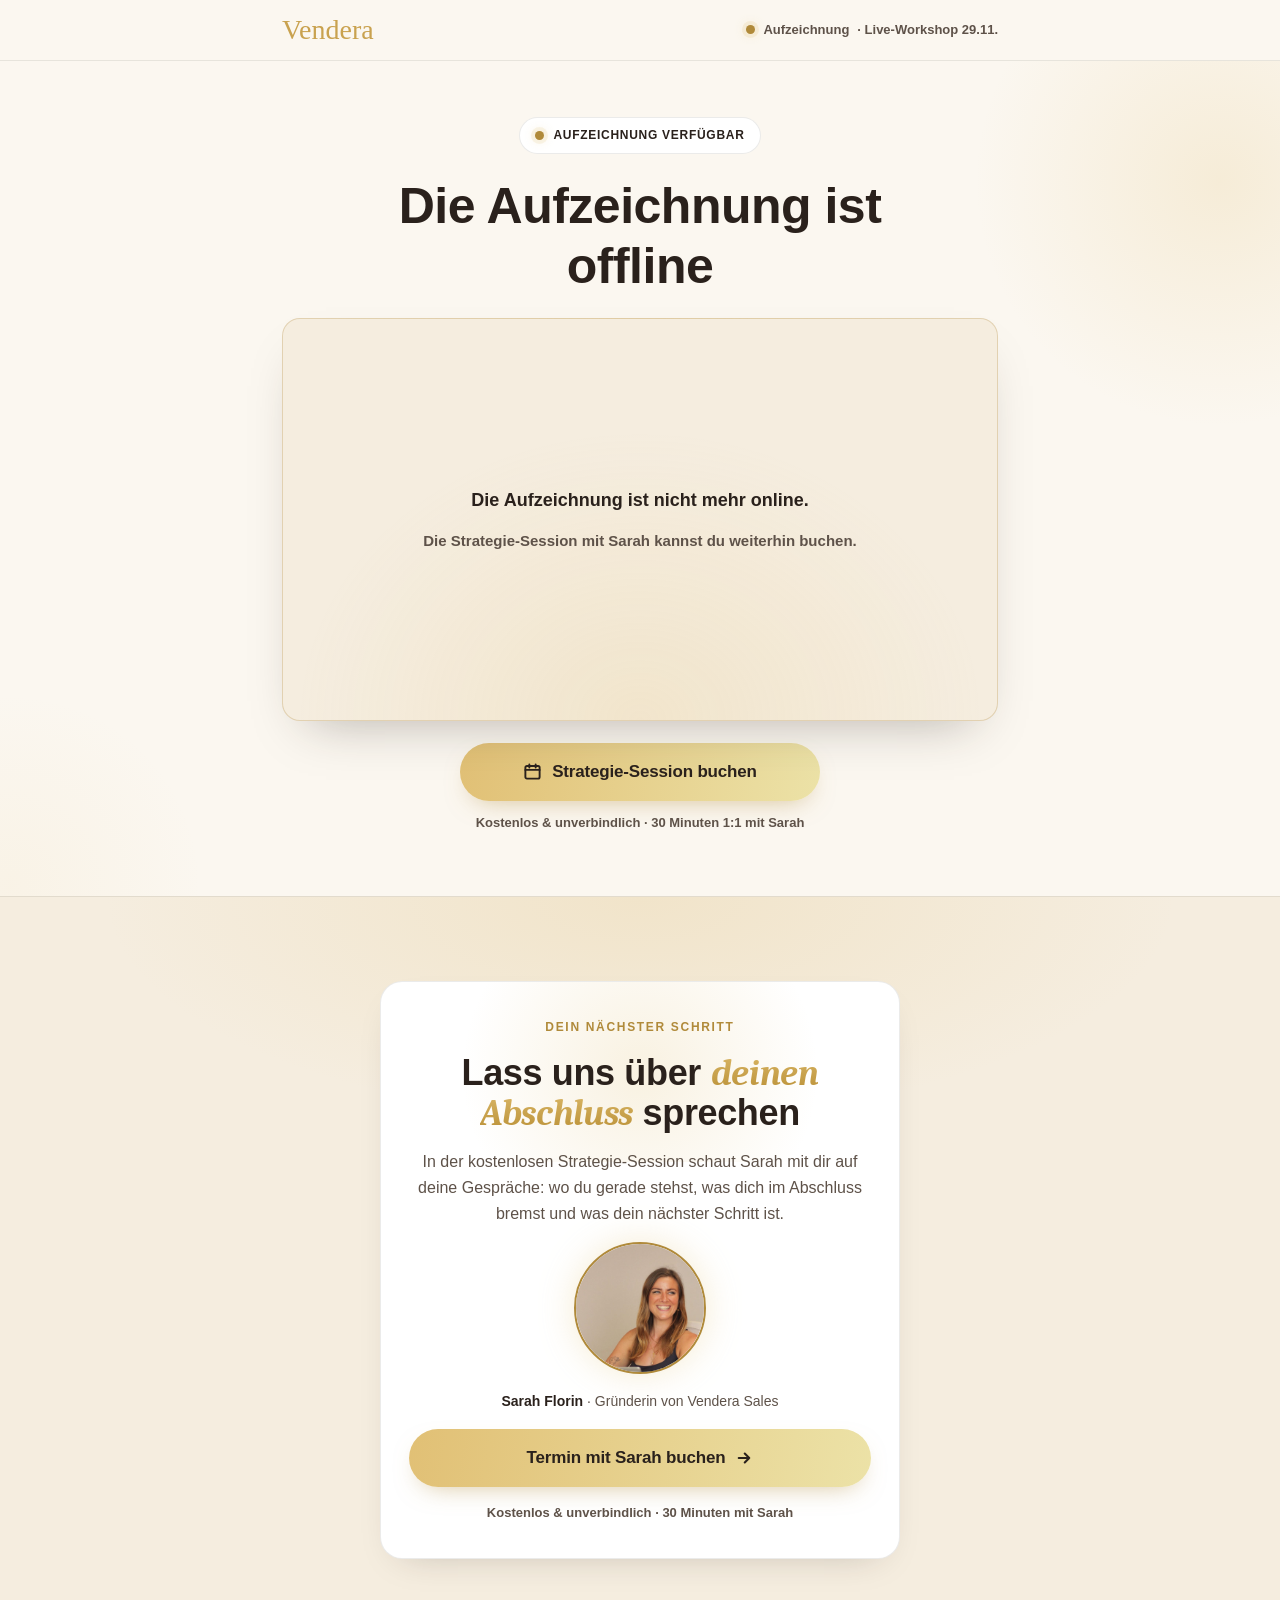
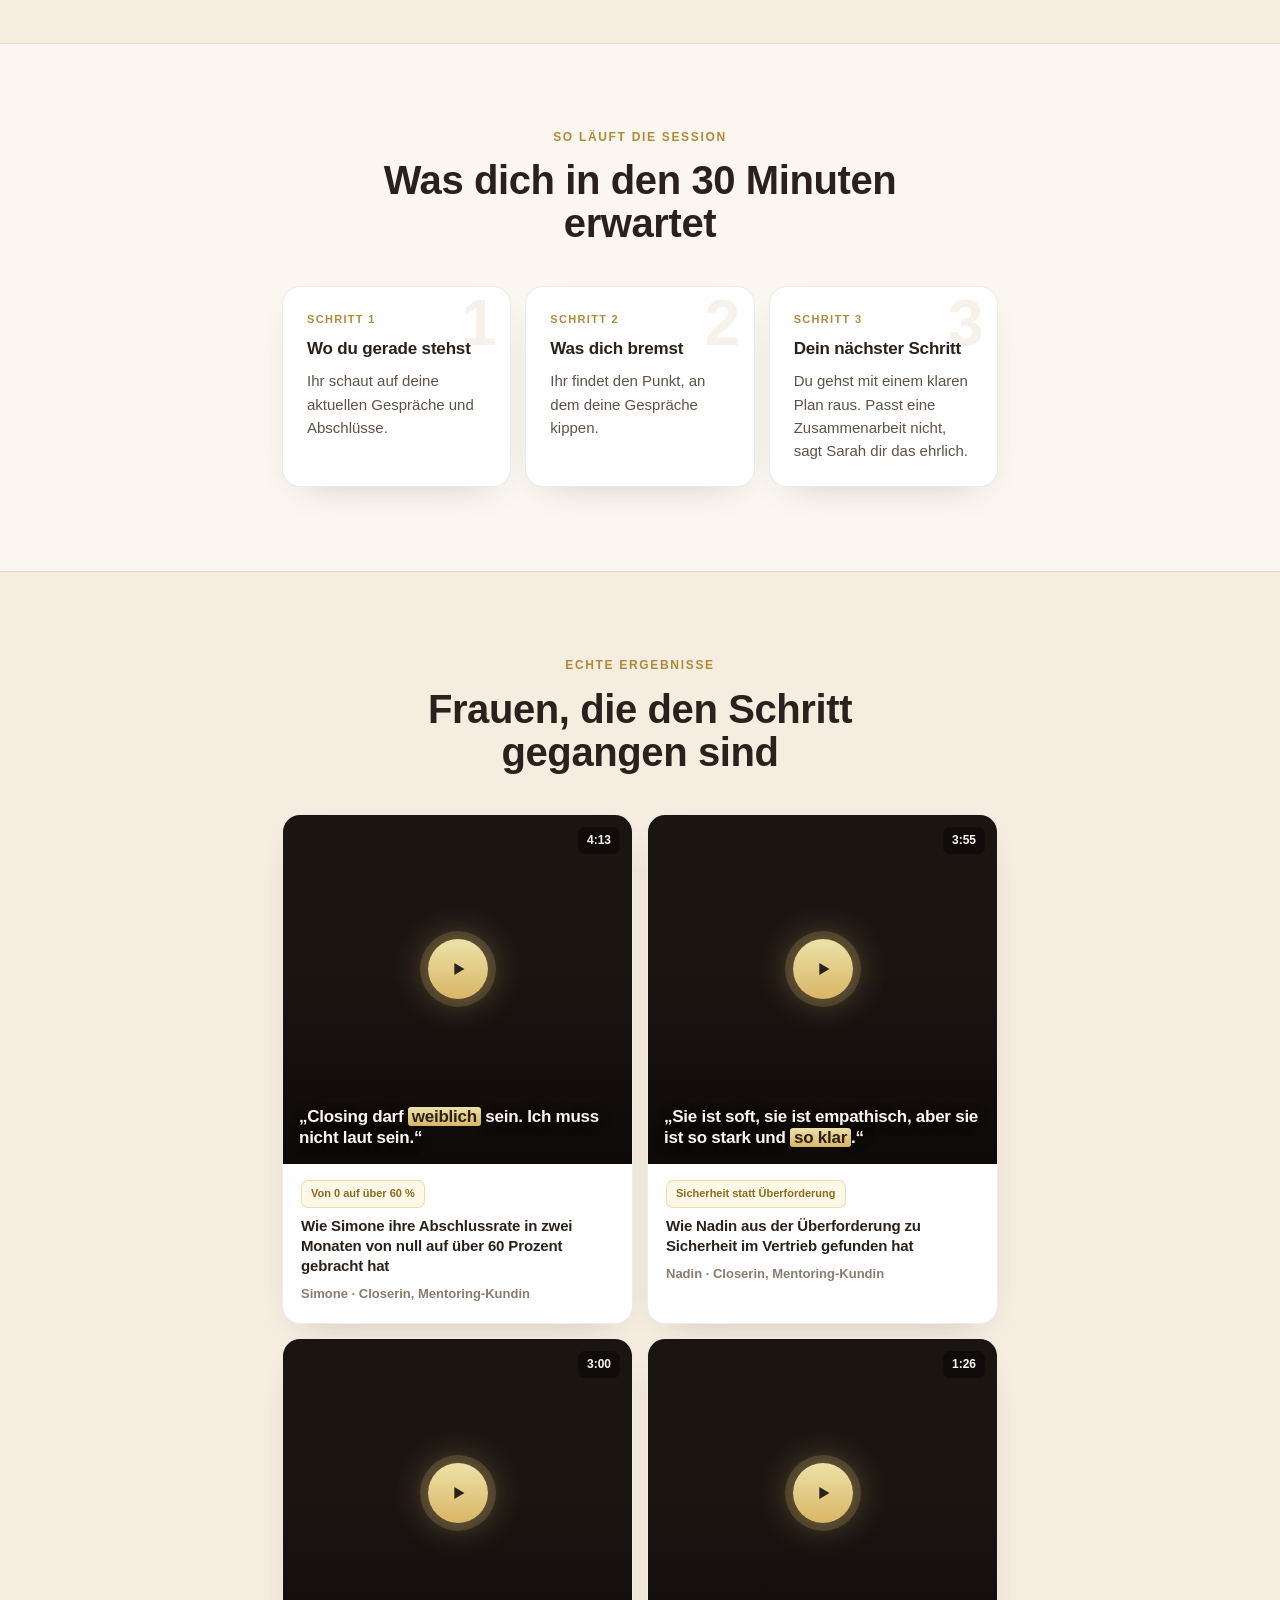
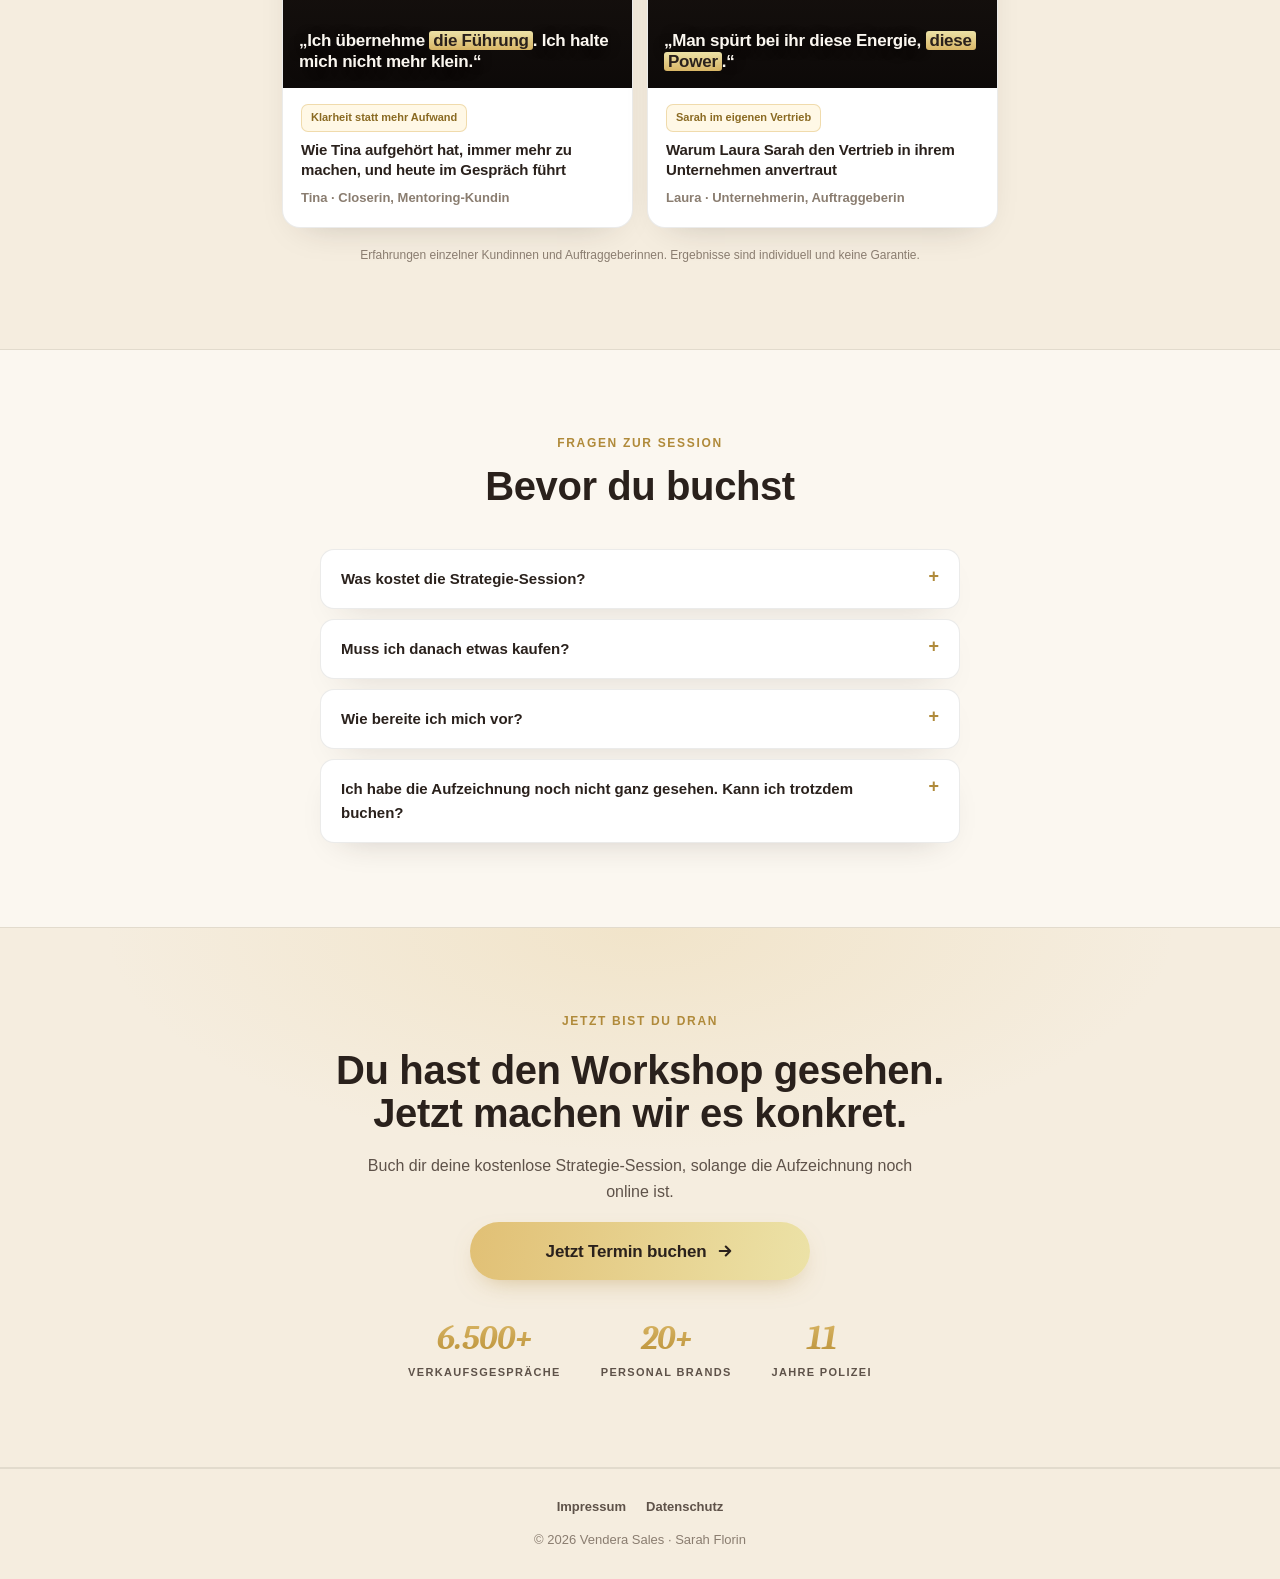
==== aufzeichnung.html @ 4bc9b701 "Schrift wie in der Präsentation (Arial, Akzent Cambria kursiv) auf allen drei Seiten; Hero-Text neu;" ====
<!doctype html>
<html lang="de">
<head>
<meta charset="utf-8">
<meta name="viewport" content="width=device-width, initial-scale=1">
<title>Aufzeichnung: Live-Workshop Das Magic Script | Vendera Sales</title>
<meta name="description" content="Aufzeichnung des Live-Workshops mit Sarah Florin.">
<link rel="icon" href="favicon.ico" sizes="any">
<link rel="icon" type="image/png" sizes="32x32" href="img/icon-32.png">
<link rel="icon" type="image/png" sizes="192x192" href="img/icon-192.png">
<link rel="apple-touch-icon" href="img/apple-touch-icon.png">
<meta name="robots" content="noindex, nofollow">
<meta name="theme-color" content="#FBF7F0">
<meta property="og:type" content="website">
<meta property="og:url" content="https://workshop.vendera-sales.de/aufzeichnung">
<meta property="og:title" content="Aufzeichnung: Live-Workshop mit Sarah Florin">
<meta property="og:description" content="Die Aufzeichnung des Workshops „Das Magic Script“. Online bis Mittwoch, 2.12., 23:59 Uhr.">
<meta property="og:image" content="https://workshop.vendera-sales.de/img/og.png">
<meta name="twitter:card" content="summary_large_image">
<script>
/* ===== EINSTELLUNGEN ===== */
window.VENDERA={
  replayUrl:'',      // Einbettungs-Link der Aufzeichnung (Wistia/YouTube/Vimeo embed)
  buchungslink:'https://calendly.com/sarahflorin/beratungsgespraech?utm_medium=replay',
  formEndpoint:'https://phpafnimpbwbqgswqxqc.supabase.co/functions/v1/vendera-intake', // zählt Aufrufe und Klicks auf "Termin buchen" (anonym)
  metaPixelId:'',    // Meta-Pixel-ID (lädt erst nach Zustimmung, sendet "Schedule" beim Klick auf Buchen)
  geschenk:'',       // nur ausfüllen, wenn es das Geschenk wirklich gibt, z. B. 'Sarahs Einwand-Sheets als PDF'
  plaetze:'',        // nur ausfüllen, wenn es die Begrenzung wirklich gibt, z. B. 'Sarah führt in der Woche nach dem Workshop 15 Gespräche.'
  impressumUrl:'https://vendera-sales.de/impressum',
  datenschutzUrl:'https://vendera-sales.de/datenschutz'
};
</script>
<link rel="preconnect" href="https://fast.wistia.net">
<link rel="preconnect" href="https://embed-ssl.wistia.com">
<link rel="stylesheet" href="assets/vendera.css?v=36">
<link rel="stylesheet" href="assets/schrift.css?v=1">
</head>
<body class="hell">
<div class="bar" id="topbar">
<div class="bar-t"><span class="dot pulse"></span><span id="bar-text">Die Aufzeichnung ist nur noch kurz online:</span></div>
<div class="timer" role="timer" aria-live="off">
<div><b id="cd-d">00</b><small>Tage</small></div>
<div><b id="cd-h">00</b><small>Std</small></div>
<div><b id="cd-m">00</b><small>Min</small></div>
<div><b id="cd-s">00</b><small>Sek</small></div>
</div>
</div>
<div class="frame">

<header class="top">
<img class="logo" src="https://perspective.imgix.net/6a8b231ad07f37743e10e0e3.png?auto=compress%2Cformat&amp;h=120" alt="Vendera, The Feminine Way Of Sales" onerror="this.nextElementSibling.hidden=false;this.remove()"><span class="logo-txt" hidden>Vendera</span>
<div class="live"><span class="dot"></span>Aufzeichnung<span class="opt">· Live-Workshop 29.11.</span></div>
</header>

<!-- AUFZEICHNUNG -->
<section class="hero">
<div class="wrap" style="align-items:center;text-align:center">
<span class="pill"><span class="dot"></span><span id="badge">Aufzeichnung verfügbar</span></span>
<h1 class="h1" id="titel" style="font-size:clamp(30px,6.4vw,50px);max-width:640px">Schau dir die <span class="acc">Aufzeichnung</span> an, bevor sie offline geht</h1>
<div class="vbox" id="replaybox" style="width:100%">
<div class="play"><svg width="30" height="30" viewBox="0 0 24 24" fill="currentColor" aria-hidden="true"><path d="M8 5.5v13l11-6.5z"></path></svg></div>
<div class="msg" id="replay-hint">Die Aufzeichnung wird direkt nach dem Workshop hier freigeschaltet.</div>
</div>
<div class="cta-col" style="align-items:center;width:100%">
<a href="#buchen" class="btn" data-book style="min-width:min(100%,360px)"><svg width="19" height="19" viewBox="0 0 24 24" fill="none" stroke="currentColor" stroke-width="2.4" stroke-linecap="round" stroke-linejoin="round" aria-hidden="true"><rect x="3" y="5" width="18" height="16" rx="2"></rect><path d="M3 10h18M8 3v4M16 3v4"></path></svg>Strategie-Session buchen</a>
<div class="micro center">Kostenlos &amp; unverbindlich · 30 Minuten 1:1 mit Sarah</div>
</div>
</div>
</section>

<!-- BUCHEN -->
<section class="sec alt glowtop" id="buchen">
<div class="wrap">
<div class="book">
<div class="eyebrow">Dein nächster Schritt</div>
<h2 style="font-size:clamp(26px,4.4vw,36px)">Lass uns über <span class="acc">deinen Abschluss</span> sprechen</h2>
<p class="lead">In der kostenlosen Strategie-Session schaut Sarah mit dir auf deine Gespräche: wo du gerade stehst, was dich im Abschluss bremst und was dein nächster Schritt ist.</p>
<img class="av" src="img/sarah-laptop.jpg" alt="Sarah Florin" onerror="this.remove()">
<div style="font-size:14px;color:var(--muted)"><b style="color:var(--text)">Sarah Florin</b> · Gründerin von Vendera Sales</div>
<a href="#buchen" class="btn full" data-book>Termin mit Sarah buchen <svg width="18" height="18" viewBox="0 0 24 24" fill="none" stroke="currentColor" stroke-width="2.8" stroke-linecap="round" stroke-linejoin="round" aria-hidden="true"><path d="M5 12h14M13 6l6 6-6 6"></path></svg></a>
<div class="micro center">Kostenlos &amp; unverbindlich · 30 Minuten mit Sarah</div>
<div class="extra" id="geschenk" hidden><svg width="20" height="20" viewBox="0 0 24 24" fill="none" stroke="var(--acc)" stroke-width="2" stroke-linecap="round" stroke-linejoin="round" aria-hidden="true"><rect x="3" y="8" width="18" height="13" rx="2"></rect><path d="M12 8v13M3 12h18M12 8c-2 0-4-1-4-3s2-2 4 1c2-3 4-3 4-1s-2 3-4 3z"></path></svg><span><b>Wenn du jetzt buchst:</b> <span id="geschenk-text"></span></span></div>
<div class="extra" id="plaetze" hidden><svg width="20" height="20" viewBox="0 0 24 24" fill="none" stroke="var(--acc)" stroke-width="2" stroke-linecap="round" stroke-linejoin="round" aria-hidden="true"><circle cx="12" cy="12" r="9"></circle><path d="M12 7v5l3 2"></path></svg><span id="plaetze-text"></span></div>
<div class="rate" hidden>
<div class="rate-av"><img src="https://perspective.imgix.net/6aa19f899bf0440a182a831c.png?auto=compress%2Cformat&amp;fit=crop&amp;crop=faces&amp;w=72&amp;h=72" alt="" onerror="this.remove()"><img src="https://perspective.imgix.net/6aa19f35df42176567964df0.png?auto=compress%2Cformat&amp;fit=crop&amp;crop=faces&amp;w=72&amp;h=72" alt="" onerror="this.remove()"><img src="https://perspective.imgix.net/6aa19ec39bf0440a182a80eb.png?auto=compress%2Cformat&amp;fit=crop&amp;crop=faces&amp;w=72&amp;h=72" alt="" onerror="this.remove()"><img src="https://perspective.imgix.net/6aaf095243ae1667292c4243.png?auto=compress%2Cformat&amp;fit=crop&amp;crop=faces&amp;w=72&amp;h=72" alt="" onerror="this.remove()"></div>
<div style="text-align:left"><div class="stars" aria-hidden="true">★★★★★</div><div class="rate-tx">Über 6.500 Verkaufsgespräche</div></div>
</div>
</div>
</div>
</section>

<!-- ABLAUF -->
<section class="sec">
<div class="wrap">
<div class="head"><div class="eyebrow">So läuft die Session</div><h2>Was dich in den 30 Minuten erwartet</h2></div>
<div class="grid3">
<div class="card step"><span class="no">1</span><span class="lbl">Schritt 1</span><h3>Wo du gerade stehst</h3><p>Ihr schaut auf deine aktuellen Gespräche und Abschlüsse.</p></div>
<div class="card step"><span class="no">2</span><span class="lbl">Schritt 2</span><h3>Was dich bremst</h3><p>Ihr findet den Punkt, an dem deine Gespräche kippen.</p></div>
<div class="card step"><span class="no">3</span><span class="lbl">Schritt 3</span><h3>Dein nächster Schritt</h3><p>Du gehst mit einem klaren Plan raus. Passt eine Zusammenarbeit nicht, sagt Sarah dir das ehrlich.</p></div>
</div>
</div>
</section>

<!-- ERGEBNISSE -->
<section class="sec alt">
<div class="wrap">
<div class="head"><div class="eyebrow">Echte Ergebnisse</div><h2>Frauen, die den Schritt gegangen sind</h2></div>
<div class="grid2" id="ergebnisse"></div>
<div class="note">Erfahrungen einzelner Kundinnen und Auftraggeberinnen. Ergebnisse sind individuell und keine Garantie.</div>
</div>
</section>

<!-- FAQ -->
<section class="sec">
<div class="wrap">
<div class="head"><div class="eyebrow">Fragen zur Session</div><h2>Bevor du buchst</h2></div>
<div class="faq">
<details><summary>Was kostet die Strategie-Session?</summary><p>Nichts. Die 30 Minuten mit Sarah sind kostenlos und unverbindlich.</p></details>
<details><summary>Muss ich danach etwas kaufen?</summary><p>Nein. Wenn eine Zusammenarbeit für dich Sinn ergibt, erzählt Sarah dir am Ende, wie sie aussehen kann. Wenn nicht, sagt sie dir das ehrlich. Du entscheidest.</p></details>
<details><summary>Wie bereite ich mich vor?</summary><p>Denk an zwei oder drei Gespräche aus den letzten Wochen, die nicht mit einem Abschluss geendet haben. Wo ist es gekippt, was wurde gesagt? Mehr brauchst du nicht.</p></details>
<details><summary>Ich habe die Aufzeichnung noch nicht ganz gesehen. Kann ich trotzdem buchen?</summary><p>Ja. Die Session baut auf deinen eigenen Gesprächen auf, nicht auf dem Workshop.</p></details>
</div>
</div>
</section>

<!-- SCHLUSS -->
<section class="sec alt final glowtop">
<div class="wrap">
<div class="eyebrow">Jetzt bist du dran</div>
<h2 id="schluss-titel">Du hast den Workshop gesehen. Jetzt machen wir es konkret.</h2>
<p class="lead" id="schluss-text">Buch dir deine kostenlose Strategie-Session, solange die Aufzeichnung noch online ist.</p>
<a href="#buchen" class="btn" data-book style="min-width:min(100%,340px)">Jetzt Termin buchen <svg width="18" height="18" viewBox="0 0 24 24" fill="none" stroke="currentColor" stroke-width="2.8" stroke-linecap="round" stroke-linejoin="round" aria-hidden="true"><path d="M5 12h14M13 6l6 6-6 6"></path></svg></a>
<div class="stats">
<div class="stat"><b class="acc">6.500+</b><span>Verkaufsgespräche</span></div>
<div class="stat"><b class="acc">20+</b><span>Personal Brands</span></div>
<div class="stat"><b class="acc">11</b><span>Jahre Polizei</span></div>
</div>
</div>
</section>

<footer class="foot">
<img class="logo" src="https://perspective.imgix.net/6a8b231ad07f37743e10e0e3.png?auto=compress%2Cformat&amp;h=120" alt="Vendera" style="height:32px" onerror="this.remove()">
<nav><a href="#impressum" data-link="impressum">Impressum</a><a href="#datenschutz" data-link="datenschutz">Datenschutz</a></nav>
<div>© 2026 Vendera Sales · Sarah Florin</div>
</footer>
</div>

<div class="sticky" id="sticky"><span><b>Kostenlose Strategie-Session</b><br>30 Minuten mit Sarah</span><a href="#buchen" class="btn" data-book>Termin buchen</a></div>
<div class="consent" id="consent"><span>Wir möchten messen, wie diese Seite genutzt wird, und nutzen dafür das Meta-Pixel. Das passiert nur mit deiner Zustimmung. Mehr in der <a href="#datenschutz" data-link="datenschutz">Datenschutzerklärung</a>.</span><div><button type="button" id="c-no">Ablehnen</button><button type="button" class="ok" id="c-yes">Einverstanden</button></div></div>

<script src="assets/kundinnen.js?v=2"></script>
<script>
(function(){
  var end=Date.parse('2026-12-02T23:59:00+01:00');
  var START=Date.parse('2026-11-29T11:00:00+01:00'), LIVE_END=Date.parse('2026-11-29T12:30:00+01:00');
  var C=window.VENDERA||{};
  function $(id){return document.getElementById(id);}
  function store(k,v){try{if(v===undefined)return localStorage.getItem(k);localStorage.setItem(k,v);}catch(e){return null;}}
  function pad(n){return String(n).padStart(2,'0');}
  var vorher=Date.now()<LIVE_END;   // Seite wird vor oder während des Live-Workshops aufgerufen
  var ziel=vorher?START:end;

  // Vor dem Workshop: nicht "nur noch kurz online" behaupten
  if(vorher){
    $('bar-text').textContent=Date.now()<START?'Der Live-Workshop startet in:':'Der Workshop läuft gerade live.';
    $('badge').textContent='Bald verfügbar';
    $('titel').innerHTML='Hier findest du nach dem Workshop die <span class="acc">Aufzeichnung</span>';
    $('schluss-titel').textContent='Du willst nicht bis Sonntag warten?';
    $('schluss-text').textContent='Die kostenlose Strategie-Session mit Sarah kannst du schon jetzt buchen.';
    $('replay-hint').textContent='Die Aufzeichnung wird am Sonntag, 29.11., nach dem Live-Workshop hier freigeschaltet und ist bis Mittwoch, 2.12., 23:59 Uhr online.';
  }
  function tick(){
    var d=Math.max(0,Math.floor((ziel-Date.now())/1000));
    var t=Math.floor(d/86400);d-=t*86400;var h=Math.floor(d/3600);d-=h*3600;var m=Math.floor(d/60);var s=d-m*60;
    $('cd-d').textContent=pad(t);$('cd-h').textContent=pad(h);$('cd-m').textContent=pad(m);$('cd-s').textContent=pad(s);
  }
  tick();setInterval(tick,1000);
  if(vorher&&Date.now()>=START){var tm=document.querySelector('[role=timer]');if(tm)tm.hidden=true;}

  // Rechtliche Links
  [['impressum',C.impressumUrl],['datenschutz',C.datenschutzUrl]].forEach(function(x){
    if(!x[1])return;
    document.querySelectorAll('[data-link="'+x[0]+'"]').forEach(function(a){a.href=x[1];a.target='_blank';a.rel='noopener';});
  });

  // Herkunft und Kontakt aus dem Link (z. B. aus der E-Mail: ?vorname=...&email=...&utm_source=brevo)
  var q=new URLSearchParams(location.search), herkunft={};
  ['utm_source','utm_medium','utm_campaign','utm_content','utm_term','fbclid'].forEach(function(k){if(q.get(k))herkunft[k]=q.get(k);});

  // Buchungslink: Name und E-Mail im Kalender vorausfüllen, Herkunft weitergeben
  var buchung=C.buchungslink||'';
  if(buchung){
    try{
      var u=new URL(buchung);
      var name=q.get('vorname')||q.get('name'), mail=q.get('email');
      if(name)u.searchParams.set('name',name);
      if(mail)u.searchParams.set('email',mail);
      if(herkunft.utm_source)u.searchParams.set('utm_source',herkunft.utm_source);
      if(herkunft.utm_campaign)u.searchParams.set('utm_campaign',herkunft.utm_campaign);
      if(herkunft.utm_content)u.searchParams.set('utm_content',herkunft.utm_content);
      buchung=u.toString();
    }catch(e){}
    document.querySelectorAll('[data-book]').forEach(function(a){a.href=buchung;a.target='_blank';a.rel='noopener';});
  }

  // Optionale Zusätze, nur wenn in den Einstellungen eingetragen
  if(C.geschenk){$('geschenk-text').textContent=C.geschenk;$('geschenk').hidden=false;}
  if(C.plaetze){$('plaetze-text').textContent=C.plaetze;$('plaetze').hidden=false;}

  // Kundinnen-Karten (Daten in assets/kundinnen.js)
  if(window.zeigeKundinnen)window.zeigeKundinnen($('ergebnisse'));

  // Anonyme Zählung im Vendera-CRM (eigene Ereignisnamen, damit die Zahlen der Anmeldeseite sauber bleiben)
  var SITZUNG=Math.random().toString(36).slice(2)+Date.now().toString(36);
  function zaehle(name){
    if(!C.formEndpoint)return;
    try{fetch(C.formEndpoint,{method:'POST',keepalive:true,headers:{'Content-Type':'text/plain;charset=UTF-8'},body:JSON.stringify({typ:'event',name:name,seite:location.href,herkunft:herkunft,sitzung:SITZUNG})}).catch(function(){});}catch(e){}
  }
  zaehle(vorher?'replay_vorab':'replay_view');

  // Meta-Pixel erst nach Zustimmung
  function pixel(){
    if(!C.metaPixelId||window.fbq)return;
    !function(f,b,e,v,n,t,s){if(f.fbq)return;n=f.fbq=function(){n.callMethod?n.callMethod.apply(n,arguments):n.queue.push(arguments)};if(!f._fbq)f._fbq=n;n.push=n;n.loaded=!0;n.version='2.0';n.queue=[];t=b.createElement(e);t.async=!0;t.src=v;s=b.getElementsByTagName(e)[0];s.parentNode.insertBefore(t,s)}(window,document,'script','https://connect.facebook.net/en_US/fbevents.js');
    fbq('init',C.metaPixelId);fbq('track','PageView');fbq('track','ViewContent',{content_name:'Aufzeichnung Workshop 29.11.'});
  }
  if(C.metaPixelId){
    var z=store('vendera_consent');
    if(z==='ja')pixel(); else if(z!=='nein')$('consent').classList.add('on');
    $('c-yes').onclick=function(){store('vendera_consent','ja');$('consent').classList.remove('on');pixel();};
    $('c-no').onclick=function(){store('vendera_consent','nein');$('consent').classList.remove('on');};
  }

  // Klick auf "Termin buchen"
  document.querySelectorAll('[data-book]').forEach(function(a){
    a.addEventListener('click',function(){zaehle('buchung_klick');if(window.fbq)fbq('track','Schedule');});
  });

  // Mobile Leiste: sichtbar, solange die Buchungskarte nicht im Bild ist
  var sticky=$('sticky'), karte=$('buchen');
  if('IntersectionObserver' in window){
    new IntersectionObserver(function(e){sticky.classList.toggle('on',!e[0].isIntersecting&&window.scrollY>400);},{threshold:0.05}).observe(karte);
    window.addEventListener('scroll',function(){if(window.scrollY<=400)sticky.classList.remove('on');},{passive:true});
  }

  // Aufzeichnung
  var box=$('replaybox');
  if(Date.now()>end){
    // Frist abgelaufen: Aufzeichnung wird nicht mehr geladen
    box.innerHTML='<div style="font-weight:800;font-size:18px">Die Aufzeichnung ist nicht mehr online.</div><div class="msg">Die Strategie-Session mit Sarah kannst du weiterhin buchen.</div>';
    $('titel').textContent='Die Aufzeichnung ist offline';
    $('topbar').hidden=true;
  }else if(C.replayUrl&&!vorher){
    box.innerHTML='';box.style.padding='0';
    var f=document.createElement('iframe');f.src=C.replayUrl;f.title='Aufzeichnung des Workshops';f.allow='autoplay; fullscreen';f.allowFullscreen=true;
    box.appendChild(f);
  }
})();
</script>
</body>
</html>
---- assets/vendera.css ----
/* Vendera Workshop: gemeinsames Design für Anmelde- und Aufzeichnungsseite.
   Akzentfarbe zieht sich als roter Faden durch beide Seiten. Wechsel der Farbe nur hier in --acc*. */
:root{
  --bg:#0B0807;
  --frame:#110C0A;
  --panel:#15100D;
  --card:#1B1512;
  --card2:#211A16;
  --line:rgba(225,192,117,.13);
  --line2:rgba(246,239,228,.08);
  --text:#F6EFE4;
  --muted:#B3A595;
  --muted2:#8C7F71;
  --acc:#E1C075;
  --acc-hi:#F4E4A8;
  --acc-lo:#B8902F;
  --acc-ink:#1A120B;
  --acc-soft:rgba(225,192,117,.12);
  --glow:rgba(225,192,117,.38);
  --sans:'Inter',system-ui,-apple-system,'Segoe UI',sans-serif;
  --serif:'Merriweather',Georgia,serif;
}
*{box-sizing:border-box}
html{scroll-behavior:smooth;-webkit-text-size-adjust:100%}
[hidden]{display:none!important}
body{margin:0;background:var(--bg);color:var(--text);font-family:var(--sans);font-size:16px;line-height:1.6;-webkit-font-smoothing:antialiased}
a{color:var(--acc)}
img{max-width:100%}
button{font-family:inherit}

/* Rahmen wie bei Fynn: schmale, gerahmte Spalte auf dunklem Grund */
.frame{max-width:780px;margin:8px auto 0;background:var(--frame);border:1px solid var(--line2);border-radius:20px 20px 0 0;overflow:hidden;position:relative}
.wrap{padding:0 32px}
@media (max-width:820px){.frame{margin:0;border-radius:0;border-left:0;border-right:0}.wrap{padding:0 20px}}

/* Kopfzeile */
.top{display:flex;justify-content:space-between;align-items:center;gap:12px;padding:16px 32px;border-bottom:1px solid var(--line2);background:rgba(17,12,10,.85);backdrop-filter:blur(8px)}
.logo{height:38px;width:auto;display:block}
.logo-txt{font-family:'Times New Roman',serif;color:var(--acc);font-size:28px;line-height:1}
.live{display:flex;align-items:center;gap:8px;font-size:13px;font-weight:600;color:var(--muted)}
.dot{width:9px;height:9px;border-radius:50%;background:var(--acc);box-shadow:0 0 0 4px var(--acc-soft),0 0 12px var(--glow);display:inline-block;flex:none}
.dot.pulse{animation:pulse 2s infinite}
@keyframes pulse{0%,100%{box-shadow:0 0 0 3px var(--acc-soft),0 0 10px var(--glow)}50%{box-shadow:0 0 0 7px rgba(225,192,117,0),0 0 18px var(--glow)}}
@media (max-width:820px){.top{padding:14px 20px}.live{font-size:12px}}
@media (max-width:420px){.live .opt{display:none}}

/* Abschnitte */
.sec{padding:84px 0;position:relative}
.sec.alt{background:var(--panel);border-top:1px solid var(--line2);border-bottom:1px solid var(--line2)}
.sec.glowtop::before{content:"";position:absolute;inset:0 0 auto 0;height:320px;background:radial-gradient(60% 100% at 50% 0%,rgba(225,192,117,.16),transparent 70%);pointer-events:none}
.head{text-align:center;display:flex;flex-direction:column;align-items:center;gap:12px;margin-bottom:40px}
.eyebrow{font-size:12px;font-weight:800;letter-spacing:.14em;text-transform:uppercase;color:var(--acc)}
h1,h2,h3{margin:0;font-weight:800;letter-spacing:-.03em;line-height:1.08}
h2{font-size:clamp(28px,4.6vw,40px);max-width:620px}
.lead{margin:0;color:var(--muted);font-size:16px;max-width:560px;font-weight:500}
.acc{background:linear-gradient(180deg,var(--acc-hi) 0%,var(--acc) 45%,var(--acc-lo) 100%);-webkit-background-clip:text;background-clip:text;color:transparent;text-shadow:0 0 30px rgba(225,192,117,.18)}
.serif-acc{font-family:var(--serif);font-style:italic;font-weight:400;letter-spacing:-.01em}
@media (max-width:820px){.sec{padding:64px 0}}

/* Hero */
.hero{padding:56px 0 64px;position:relative;overflow:hidden}
.hero::before{content:"";position:absolute;width:560px;height:560px;right:-220px;top:-160px;background:radial-gradient(circle,rgba(225,192,117,.20),transparent 62%);pointer-events:none}
.hero::after{content:"";position:absolute;width:420px;height:420px;left:-200px;bottom:-200px;background:radial-gradient(circle,rgba(225,192,117,.08),transparent 65%);pointer-events:none}
.hero .wrap{position:relative;z-index:1;display:flex;flex-direction:column;gap:22px}
.pills{display:flex;flex-direction:column;align-items:flex-start;gap:10px}
.pill{display:inline-flex;align-items:center;gap:9px;padding:8px 15px;border-radius:999px;border:1px solid var(--line2);background:rgba(255,255,255,.03);font-size:12px;font-weight:800;letter-spacing:.06em;text-transform:uppercase}
.pill svg{flex:none}
.h1{font-size:clamp(30px,8.1vw,62px);overflow-wrap:anywhere;line-height:1.04;letter-spacing:-.035em;font-weight:900;max-width:640px}
.durch{list-style:none;margin:0;padding:0;display:flex;flex-direction:column;gap:10px}
.durch li{display:flex;gap:11px;align-items:flex-start;font-size:clamp(17px,2.4vw,20px);font-weight:600;color:var(--muted);line-height:1.35}
.durch li svg{flex:none;margin-top:3px;color:var(--acc);filter:drop-shadow(0 0 6px rgba(225,192,117,.45))}
.durch b{color:var(--text);font-weight:800}
.sub{margin:0;font-size:18px;color:var(--muted);font-weight:500;max-width:560px}
.sub b{color:var(--text);font-weight:700}
.date{display:flex;align-items:center;gap:14px;padding:12px 18px 12px 12px;border:1px solid var(--line2);border-radius:16px;background:rgba(255,255,255,.025);max-width:400px}
.cal{width:48px;height:48px;border-radius:12px;background:linear-gradient(160deg,var(--acc-hi),var(--acc-lo));color:var(--acc-ink);display:flex;flex-direction:column;align-items:center;justify-content:center;line-height:1;flex:none;box-shadow:0 6px 18px rgba(225,192,117,.25)}
.cal b{font-size:19px;font-weight:900}.cal small{font-size:9px;font-weight:800;letter-spacing:.1em;margin-top:2px}
.date-t{font-weight:800;font-size:17px;letter-spacing:-.01em}
.date-s{font-size:13px;color:var(--muted);font-weight:500}
.cd{font-size:13px;color:var(--acc);font-weight:700;margin-top:2px}
.cta-col{display:flex;flex-direction:column;gap:12px;max-width:400px}
.micro{display:block;font-size:13px;color:var(--muted);font-weight:600;line-height:1.5}
.micro svg{vertical-align:-2px;margin-right:6px}
.micro.center{text-align:center}

/* Buttons mit Leuchten */
.btn{display:inline-flex;align-items:center;justify-content:center;gap:10px;min-height:58px;padding:0 30px;border:0;border-radius:14px;background:linear-gradient(180deg,var(--acc-hi) 0%,var(--acc) 40%,var(--acc-lo) 100%);color:var(--acc-ink);font-weight:800;font-size:17px;letter-spacing:-.01em;text-decoration:none;cursor:pointer;box-shadow:0 0 0 1px rgba(244,228,168,.35) inset,0 10px 30px -6px var(--glow),0 0 44px -10px var(--glow);transition:transform .15s ease,box-shadow .15s ease}
.btn:hover{transform:translateY(-1px);color:var(--acc-ink);box-shadow:0 0 0 1px rgba(244,228,168,.5) inset,0 14px 36px -6px var(--glow),0 0 60px -8px var(--glow)}
.btn.full{width:100%}
.btn2{display:inline-flex;align-items:center;justify-content:center;min-height:46px;padding:0 18px;border-radius:12px;border:1px solid var(--line);background:rgba(255,255,255,.03);color:var(--text);font-weight:700;font-size:14px;text-decoration:none;cursor:pointer}
.btn2:hover{border-color:var(--acc);color:var(--text)}

/* Bewertungszeile */
.rate{display:flex;align-items:center;gap:12px}
.rate-av{display:flex}
.rate-av img{width:32px;height:32px;border-radius:50%;object-fit:cover;border:2px solid var(--frame);margin-left:-9px}
.rate-av img:first-child{margin-left:0}
.stars{color:var(--acc);letter-spacing:2px;font-size:13px;line-height:1}
.rate-tx{font-size:13px;color:var(--muted);font-weight:500}.rate-tx b{color:var(--text)}

/* Karten */
.grid2{display:grid;grid-template-columns:repeat(2,minmax(0,1fr));gap:14px}
.grid3{display:grid;grid-template-columns:repeat(3,minmax(0,1fr));gap:14px}
@media (max-width:640px){.grid2,.grid3{grid-template-columns:1fr}}
.card{background:linear-gradient(180deg,var(--card2),var(--card));border:1px solid var(--line2);border-radius:18px;padding:24px;display:flex;flex-direction:column;gap:10px;position:relative;overflow:hidden}
.card h3{font-size:17px;letter-spacing:-.015em;line-height:1.25}
.card p{margin:0;color:var(--muted);font-size:15px;font-weight:500;line-height:1.55}
.ico{width:40px;height:40px;border-radius:11px;background:var(--acc-soft);border:1px solid var(--line);display:flex;align-items:center;justify-content:center;color:var(--acc);margin-bottom:6px}
.step .no{position:absolute;right:16px;top:4px;font-size:64px;font-weight:900;line-height:1;color:var(--acc);opacity:.11;letter-spacing:-.04em}
.step .lbl{font-size:11px;font-weight:800;letter-spacing:.12em;text-transform:uppercase;color:var(--acc)}

/* Aussage */
.idea{text-align:center;padding:76px 0;position:relative;overflow:hidden}
.idea::before{content:"";position:absolute;left:50%;top:50%;width:620px;height:300px;transform:translate(-50%,-50%);background:radial-gradient(closest-side,rgba(225,192,117,.12),transparent);pointer-events:none}
.idea .wrap{position:relative;display:flex;flex-direction:column;gap:18px;align-items:center}
.idea p{margin:0;color:var(--muted);font-size:17px;max-width:520px;font-weight:500}
.quote{font-family:var(--serif);font-style:italic;font-size:clamp(28px,5vw,42px);line-height:1.22;letter-spacing:-.01em;color:var(--text)}

/* Video-Poster (Fynn-Vorschaubild in Vendera) */
.vlabel{text-align:center;font-weight:800;font-size:18px;letter-spacing:-.01em;margin:0 0 14px}
.poster{position:relative;aspect-ratio:16/9;border-radius:18px;overflow:hidden;border:1px solid var(--line);background:radial-gradient(90% 120% at 0% 100%,rgba(225,192,117,.22),transparent 55%),linear-gradient(120deg,#1F1610 0%,#120D0A 55%,#0D0907 100%);box-shadow:0 0 0 1px rgba(225,192,117,.06),0 24px 60px -20px rgba(225,192,117,.28);margin-bottom:28px}
.poster::after{content:"";position:absolute;inset:0;background-image:linear-gradient(rgba(255,255,255,.035) 1px,transparent 1px),linear-gradient(90deg,rgba(255,255,255,.035) 1px,transparent 1px);background-size:44px 44px;mask-image:linear-gradient(90deg,#000,transparent 70%);-webkit-mask-image:linear-gradient(90deg,#000,transparent 70%);pointer-events:none}
.poster .ph{position:absolute;right:0;bottom:0;height:100%;width:52%;object-fit:cover;object-position:50% 18%;mask-image:linear-gradient(90deg,transparent 0%,#000 32%);-webkit-mask-image:linear-gradient(90deg,transparent 0%,#000 32%)}
.poster .pt{position:absolute;left:5%;top:9%;bottom:9%;width:58%;display:flex;flex-direction:column;justify-content:space-between;z-index:2}
.poster .ptag{display:inline-flex;align-items:center;gap:7px;align-self:flex-start;padding:5px 11px;border-radius:999px;border:1px solid var(--line2);background:rgba(0,0,0,.35);font-size:clamp(8px,1.5vw,12px);font-weight:600}
.poster .ptag i{font-family:var(--serif);color:var(--acc)}
.poster .pm{font-family:var(--serif);font-style:italic;color:var(--acc);font-size:clamp(15px,3.4vw,27px);line-height:1.1}
.poster .ph1{font-size:clamp(13px,2.9vw,23px);font-weight:700;letter-spacing:-.02em;line-height:1.15;margin-top:4px}
.poster .pdate{display:inline-flex;align-self:flex-start;align-items:center;gap:6px;padding:5px 12px;border-radius:8px;background:linear-gradient(180deg,var(--acc-hi),var(--acc-lo));color:var(--acc-ink);font-weight:800;font-size:clamp(9px,1.7vw,13px)}
.poster .pstat{position:absolute;right:4%;bottom:6%;z-index:2;padding:5px 11px;border-radius:999px;border:1px solid var(--line2);background:rgba(0,0,0,.45);backdrop-filter:blur(4px);font-size:clamp(8px,1.4vw,11px);color:var(--text);font-weight:600}
.poster .play{position:absolute;left:50%;top:50%;transform:translate(-50%,-50%);z-index:3;width:76px;height:76px;border-radius:50%;border:0;cursor:pointer;background:linear-gradient(180deg,var(--acc-hi),var(--acc-lo));color:var(--acc-ink);display:flex;align-items:center;justify-content:center;box-shadow:0 0 0 10px rgba(225,192,117,.16),0 0 50px var(--glow)}
.poster iframe{position:absolute;inset:0;width:100%;height:100%;border:0;z-index:5}
@media (max-width:640px){.poster .play{width:58px;height:58px}}

/* Ergebnisse (Kundinnenkarten wie bei Fynn) */
.res{background:var(--card);border:1px solid var(--line2);border-radius:18px;overflow:hidden;display:flex;flex-direction:column}
.res-img{position:relative;aspect-ratio:1/1;overflow:hidden;background:#1B1512}
.res-img img{position:absolute;inset:0;width:100%;height:100%;object-fit:cover;object-position:50% 30%;transition:transform .4s ease}
.res:hover .res-img img{transform:scale(1.03)}
.res-img::after{content:"";position:absolute;inset:0;background:linear-gradient(180deg,rgba(11,8,7,0) 45%,rgba(11,8,7,.88) 100%);pointer-events:none}
.res-q{position:absolute;left:16px;right:16px;bottom:16px;z-index:2;font-weight:800;font-size:17px;line-height:1.25;letter-spacing:-.015em;text-shadow:0 2px 12px rgba(0,0,0,.5)}
.res-q mark{background:linear-gradient(180deg,var(--acc-hi),var(--acc-lo));color:var(--acc-ink);padding:0 4px;border-radius:3px;box-decoration-break:clone;-webkit-box-decoration-break:clone;text-shadow:none}
.res .play{position:absolute;left:50%;top:44%;transform:translate(-50%,-50%);z-index:3;width:60px;height:60px;border-radius:50%;border:0;cursor:pointer;background:linear-gradient(180deg,var(--acc-hi),var(--acc-lo));color:var(--acc-ink);display:flex;align-items:center;justify-content:center;box-shadow:0 0 0 8px rgba(225,192,117,.18),0 0 36px var(--glow);transition:transform .15s ease}
.res .play:hover{transform:translate(-50%,-50%) scale(1.06)}
.dur{position:absolute;right:12px;top:12px;z-index:2;font-size:12px;font-weight:700;padding:3px 8px;border-radius:7px;background:rgba(11,8,7,.6);backdrop-filter:blur(4px);border:1px solid var(--line2)}
.res-video{position:absolute;inset:0;width:100%;height:100%;border:0;z-index:5;background:#000}
.res-img.spielt .res-q,.res-img.spielt .dur,.res-img.spielt::after{display:none}
.res-b{padding:16px 18px 18px;display:flex;flex-direction:column;gap:8px}
.tag{align-self:flex-start;font-size:11px;font-weight:800;padding:4px 9px;border-radius:7px;background:var(--acc-soft);color:var(--acc);border:1px solid var(--line)}
.res-t{font-weight:800;font-size:15px;line-height:1.3;letter-spacing:-.01em}
.res-r{font-size:13px;color:var(--muted2);font-weight:600}
.note{text-align:center;font-size:12px;color:var(--muted2);margin-top:18px}

/* Für wen */
.who{display:flex;flex-direction:column;gap:12px}
.li{display:flex;gap:11px;align-items:flex-start;font-size:15px;font-weight:500;color:var(--text)}
.li svg{flex:none;margin-top:3px}
.card.no-c{background:transparent}
.card.no-c .li{color:var(--muted)}

/* Gastgeberin */
.bio{display:grid;grid-template-columns:240px minmax(0,1fr);gap:36px;align-items:center}
.bio-pics{position:relative}
.bio-pics .main{width:100%;aspect-ratio:4/5;object-fit:cover;border-radius:18px;display:block;border:1px solid var(--line);box-shadow:0 20px 60px -20px rgba(225,192,117,.35)}
.bio-pics .pol{position:absolute;right:-14px;bottom:-14px;width:44%;border-radius:12px;border:3px solid var(--frame);box-shadow:0 10px 24px rgba(0,0,0,.5)}
.bio-cap{font-size:12px;color:var(--muted2);margin-top:22px;text-align:center}
.bio p{margin:0 0 12px;color:var(--muted);font-weight:500}
.bio h2{margin:8px 0 4px;max-width:none}
.bio .role{color:var(--acc);font-weight:700;font-size:15px;margin-bottom:14px}
.bio blockquote{margin:16px 0 0;padding-left:16px;border-left:2px solid var(--acc);font-family:var(--serif);font-style:italic;color:var(--text);font-size:16px;line-height:1.6}
@media (max-width:640px){.bio{grid-template-columns:1fr;gap:28px}.bio-pics{max-width:260px;margin:0 auto}}

/* FAQ */
.faq{display:flex;flex-direction:column;gap:10px;max-width:640px;margin:0 auto}
.faq details{background:var(--card);border:1px solid var(--line2);border-radius:14px;padding:17px 20px}
.faq details[open]{border-color:var(--line)}
.faq summary{cursor:pointer;list-style:none;font-weight:700;font-size:15px;display:flex;justify-content:space-between;gap:14px}
.faq summary::-webkit-details-marker{display:none}
.faq summary::after{content:"+";color:var(--acc);font-weight:800;font-size:18px;line-height:1}
.faq details[open] summary::after{content:"–"}
.faq p{margin:10px 0 0;color:var(--muted);font-size:15px;font-weight:500}

/* Schluss mit Zahlen */
.final{text-align:center}
.final .wrap{display:flex;flex-direction:column;align-items:center;gap:18px;position:relative}
.stats{display:flex;justify-content:center;gap:40px;flex-wrap:wrap;margin-top:22px}
.stat b{display:block;font-size:34px;font-weight:900;letter-spacing:-.03em;line-height:1.1}
.stat span{font-size:11px;font-weight:800;letter-spacing:.12em;text-transform:uppercase;color:var(--muted)}
@media (max-width:480px){.stats{gap:24px}.stat b{font-size:28px}}

/* Fußzeile */
.foot{border-top:1px solid var(--line2);background:var(--panel);padding:28px 32px;display:flex;flex-direction:column;align-items:center;gap:12px;font-size:13px;color:var(--muted2)}
.foot nav{display:flex;gap:20px}
.foot a{color:var(--muted);text-decoration:none;font-weight:600}.foot a:hover{color:var(--text)}

/* Popup mit Formular */
.modal{position:fixed;inset:0;z-index:50;display:none;align-items:flex-start;justify-content:center;padding:24px 16px;overflow-y:auto;background:rgba(5,3,2,.78);backdrop-filter:blur(6px)}
.modal.on{display:flex}
.box{position:relative;width:100%;max-width:480px;margin:auto 0;background:linear-gradient(180deg,#1C1612,#140F0C);border:1px solid var(--line);border-radius:22px;padding:34px 28px 26px;box-shadow:0 30px 80px -20px rgba(0,0,0,.8),0 0 80px -30px var(--glow)}
.box::before{content:"";position:absolute;inset:0 0 auto 0;height:160px;border-radius:22px 22px 0 0;background:radial-gradient(70% 100% at 50% 0%,rgba(225,192,117,.16),transparent);pointer-events:none}
.x{position:absolute;right:12px;top:12px;width:38px;height:38px;border-radius:50%;border:1px solid var(--line2);background:rgba(255,255,255,.04);color:var(--muted);font-size:20px;line-height:1;cursor:pointer}
.box-h{text-align:center;display:flex;flex-direction:column;gap:8px;align-items:center;margin-bottom:22px;position:relative}
.box-h h2{font-size:26px}
.box-h p{margin:0;color:var(--muted);font-size:14px;font-weight:500}
.form{display:flex;flex-direction:column;gap:13px;position:relative}
.form label.f{display:flex;flex-direction:column;gap:6px;font-size:13px;font-weight:700}
.form label.f span{font-weight:500;color:var(--muted2)}
.in{min-height:52px;border-radius:12px;border:1px solid var(--line2);background:rgba(255,255,255,.04);color:var(--text);padding:0 15px;font-size:16px;font-family:var(--sans)}
.in:focus{outline:none;border-color:var(--acc);box-shadow:0 0 0 3px var(--acc-soft)}
.in::placeholder{color:var(--muted2)}
.chk{display:flex;gap:10px;align-items:flex-start;font-size:12px;color:var(--muted);line-height:1.5}
.chk input{width:19px;height:19px;margin:1px 0 0;flex:none;accent-color:var(--acc)}
.err{color:#F2A08F;font-size:14px;text-align:center}
.ok-ic{width:56px;height:56px;border-radius:50%;background:linear-gradient(180deg,var(--acc-hi),var(--acc-lo));color:var(--acc-ink);display:flex;align-items:center;justify-content:center;box-shadow:0 0 40px var(--glow)}
.steps{display:flex;flex-direction:column;gap:12px}
.st{background:rgba(255,255,255,.03);border:1px solid var(--line2);border-radius:14px;padding:15px 16px;display:flex;flex-direction:column;gap:9px}
.st b{font-size:15px}
.st span{color:var(--muted);font-size:14px;font-weight:500}
.btnrow{display:flex;gap:8px;flex-wrap:wrap}
.seg{display:flex;flex-direction:column;gap:8px}
.seg button{text-align:left;min-height:46px;padding:10px 14px;border-radius:11px;border:1px solid var(--line2);background:rgba(255,255,255,.03);color:var(--text);font-size:14px;font-weight:600;cursor:pointer}
.seg button:hover{border-color:var(--acc)}

/* Mobile Leiste + Zustimmung */
.sticky{position:fixed;left:0;right:0;bottom:0;z-index:20;background:rgba(17,12,10,.94);backdrop-filter:blur(8px);border-top:1px solid var(--line);padding:10px 16px;display:none;align-items:center;justify-content:space-between;gap:12px}
.sticky span{font-size:13px;color:var(--muted);line-height:1.3}.sticky span b{color:var(--text)}
.sticky .btn{min-height:44px;padding:0 18px;font-size:15px;border-radius:11px}
@media (max-width:720px){.sticky.on{display:flex}body{padding-bottom:72px}}
.consent{position:fixed;left:16px;right:16px;bottom:16px;z-index:60;max-width:520px;margin:0 auto;background:#221A15;border:1px solid var(--line);color:var(--text);border-radius:16px;padding:16px 18px;font-size:14px;line-height:1.5;display:none;flex-direction:column;gap:10px}
.consent.on{display:flex}
.consent div{display:flex;gap:8px;justify-content:flex-end}
.consent button{min-height:40px;padding:0 16px;border-radius:10px;border:1px solid var(--line2);background:transparent;color:var(--text);font-size:14px;cursor:pointer}
.consent button.ok{background:var(--acc);border-color:var(--acc);color:var(--acc-ink);font-weight:800}

/* Aufzeichnungsseite */
.bar{background:linear-gradient(90deg,#1A130E,#241A12,#1A130E);border-bottom:1px solid var(--line);padding:11px 20px;display:flex;justify-content:center;align-items:center;gap:14px;flex-wrap:wrap}
.bar-t{display:flex;align-items:center;gap:9px;font-size:12px;font-weight:800;letter-spacing:.08em;text-transform:uppercase}
.timer{display:flex;gap:6px}
.timer div{min-width:46px;padding:4px 8px;border-radius:9px;background:rgba(255,255,255,.04);border:1px solid var(--line);text-align:center}
.timer b{display:block;font-size:19px;font-weight:900;line-height:1.15;color:var(--acc)}
.timer small{font-size:9px;letter-spacing:.1em;color:var(--muted);text-transform:uppercase;font-weight:700}
.vbox{position:relative;aspect-ratio:16/9;border-radius:18px;overflow:hidden;border:1px solid var(--line);background:radial-gradient(80% 120% at 50% 100%,rgba(225,192,117,.14),transparent 60%),#140F0C;display:flex;flex-direction:column;align-items:center;justify-content:center;gap:14px;text-align:center;padding:24px;box-shadow:0 24px 60px -20px rgba(225,192,117,.28)}
.vbox .play{position:static;transform:none;width:72px;height:72px;border-radius:50%;background:linear-gradient(180deg,var(--acc-hi),var(--acc-lo));color:var(--acc-ink);display:flex;align-items:center;justify-content:center;box-shadow:0 0 0 10px rgba(225,192,117,.14),0 0 40px var(--glow)}
.vbox .msg{font-weight:600;color:var(--muted);max-width:440px;font-size:15px}
.vbox iframe{position:absolute;inset:0;width:100%;height:100%;border:0}
.book{max-width:520px;margin:0 auto;text-align:center;display:flex;flex-direction:column;align-items:center;gap:16px;background:linear-gradient(180deg,var(--card2),var(--card));border:1px solid var(--line);border-radius:22px;padding:36px 28px;position:relative;overflow:hidden;box-shadow:0 0 80px -30px var(--glow)}
.book::before{content:"";position:absolute;inset:0 0 auto 0;height:180px;background:radial-gradient(70% 100% at 50% 0%,rgba(225,192,117,.15),transparent);pointer-events:none}
.book>*{position:relative}
.book .av{width:132px;height:132px;border-radius:50%;object-fit:cover;border:2px solid var(--acc);box-shadow:0 0 40px -6px var(--glow)}
.extra{width:100%;border:1px solid var(--line);background:var(--acc-soft);border-radius:12px;padding:12px 15px;font-size:14px;color:var(--text);text-align:left;display:flex;gap:11px;align-items:flex-start}
.extra svg{flex:none;margin-top:2px}

/* Danke-Seite (nach Fynns Aufbau) */
.okbar{display:flex;justify-content:center;align-items:center;gap:9px;padding:10px 16px;font-size:12px;font-weight:800;letter-spacing:.1em;text-transform:uppercase;background:#080605;border-bottom:1px solid var(--line2)}
.infopills{display:flex;justify-content:center;gap:10px;flex-wrap:wrap;padding:14px 20px;border-bottom:1px solid var(--line2)}
.infopills .pill{font-size:12px;letter-spacing:.02em;text-transform:none;border-color:var(--line);background:var(--acc-soft)}
.infopills .pill svg{color:var(--acc)}
.dhero{text-align:center;padding:40px 0 8px;position:relative}
.dhero::before{content:"";position:absolute;left:50%;top:0;width:760px;height:340px;transform:translateX(-50%);background:radial-gradient(closest-side,rgba(225,192,117,.16),transparent);pointer-events:none}
.dhero .wrap{position:relative;display:flex;flex-direction:column;align-items:center;gap:22px}
.pill.warn{border-color:rgba(225,192,117,.35);background:rgba(225,192,117,.1);color:var(--acc)}
.dh1{font-size:clamp(28px,5.4vw,42px);font-weight:900;letter-spacing:-.03em;line-height:1.12;max-width:620px}
.dvideo{position:relative;width:100%;aspect-ratio:16/9;border-radius:18px;overflow:hidden;border:1px solid var(--line);background:#140F0C;box-shadow:0 0 0 1px rgba(225,192,117,.06),0 24px 60px -18px rgba(225,192,117,.3)}
.dvideo img{position:absolute;inset:0;width:100%;height:100%;object-fit:cover;object-position:50% 22%}
.dvideo .play{position:absolute;left:50%;top:50%;transform:translate(-50%,-50%);z-index:3;width:78px;height:78px;border-radius:50%;border:0;cursor:pointer;background:linear-gradient(180deg,var(--acc-hi),var(--acc-lo));color:var(--acc-ink);display:flex;align-items:center;justify-content:center;box-shadow:0 0 0 10px rgba(225,192,117,.18),0 0 50px var(--glow)}
.dvideo iframe{position:absolute;inset:0;width:100%;height:100%;border:0;z-index:5}
.dnote{margin:0;color:var(--muted);font-weight:600;font-size:15px;max-width:520px}
.dnote b{color:var(--text)}
.dsteps-h{text-align:center;display:flex;flex-direction:column;align-items:center;gap:14px;padding:44px 0 26px}
.dsteps-h h2{font-size:clamp(22px,3.8vw,28px);max-width:480px}
.arrow{color:var(--acc);animation:bob 1.8s ease-in-out infinite}
@keyframes bob{0%,100%{transform:translateY(0)}50%{transform:translateY(5px)}}
.dstep{position:relative;overflow:hidden;max-width:480px;margin:0 auto 14px;text-align:center;display:flex;flex-direction:column;align-items:center;gap:12px;padding:28px 24px;border-radius:20px;border:1px solid var(--line);background:linear-gradient(180deg,var(--card2),var(--card))}
.dstep::before{content:"";position:absolute;right:-60px;top:-60px;width:180px;height:180px;background:radial-gradient(circle,rgba(225,192,117,.16),transparent 65%);pointer-events:none}
.dstep>*{position:relative}
.snr{font-size:11px;font-weight:900;letter-spacing:.1em;text-transform:uppercase;padding:5px 12px;border-radius:999px;background:linear-gradient(180deg,var(--acc-hi),var(--acc-lo));color:var(--acc-ink)}
.dstep h3{font-size:21px;letter-spacing:-.02em}
.dstep p{margin:0;color:var(--muted);font-size:14px;font-weight:600;max-width:380px}
.btn.wa{background:linear-gradient(180deg,#3BE07F,#1DA851);color:#06210F;box-shadow:0 0 0 1px rgba(255,255,255,.18) inset,0 10px 30px -6px rgba(37,211,102,.45),0 0 44px -10px rgba(37,211,102,.5)}
.btn.wa:hover{color:#06210F}
.btn.mid{min-height:50px;font-size:15px;padding:0 24px;border-radius:999px}
.calopts{display:flex;gap:8px;flex-wrap:wrap;justify-content:center}
.mailrow{display:flex;gap:8px;flex-wrap:wrap;justify-content:center}
.mailrow a{display:inline-flex;align-items:center;gap:7px;min-height:40px;padding:0 15px;border-radius:999px;border:1px solid var(--line);background:rgba(255,255,255,.03);color:var(--text);font-weight:700;font-size:13px;text-decoration:none}
.mailrow a:hover{border-color:var(--acc)}
.mailrow i{width:18px;height:18px;border-radius:5px;display:inline-flex;align-items:center;justify-content:center;font-style:normal;font-size:10px;font-weight:900;color:#fff}

/* Sarah rechts im Hero, weich in den Hintergrund geblendet */
.hero-sarah{position:absolute;right:0;top:0;height:min(100%,700px);width:46%;object-fit:cover;object-position:72% 12%;z-index:0;pointer-events:none;opacity:.92;
  -webkit-mask-image:linear-gradient(90deg,transparent 0%,rgba(0,0,0,.2) 25%,rgba(0,0,0,.8) 55%,#000 80%),linear-gradient(180deg,#000 50%,transparent 100%);
  -webkit-mask-composite:source-in;mask-image:linear-gradient(90deg,transparent 0%,rgba(0,0,0,.2) 25%,rgba(0,0,0,.8) 55%,#000 80%),linear-gradient(180deg,#000 50%,transparent 100%);mask-composite:intersect}
.hero.mit-bild .h1{max-width:440px;text-shadow:0 2px 24px rgba(11,8,7,.7)}
.hero.mit-bild .durch,.hero.mit-bild .sub{max-width:420px}
.hero.mit-bild .wrap{z-index:1}
@media (max-width:640px){
  .hero-sarah{width:72%;height:440px;object-position:58% 10%;opacity:.55;
    -webkit-mask-image:linear-gradient(90deg,transparent 0%,#000 55%),linear-gradient(180deg,#000 40%,transparent 100%);
    mask-image:linear-gradient(90deg,transparent 0%,#000 55%),linear-gradient(180deg,#000 40%,transparent 100%)}
  .hero.mit-bild .h1,.hero.mit-bild .durch,.hero.mit-bild .sub{max-width:none}
  .hero.mit-bild .h1{text-shadow:0 2px 18px rgba(11,8,7,.85)}
}

/* ===== Helles Design wie vendera-sales.de (Danke- und Aufzeichnungsseite: <body class="hell">) =====
   Creme #FBF7F0, Beige #F5EDDF, Dunkelbraun #2A211C, Gold #E1C075, Überschriften Merriweather, Text Lato */
.hell{
  --bg:#FBF7F0;--frame:#FBF7F0;--panel:#F5EDDF;--card:#FFFFFF;--card2:#FFFFFF;
  --line:rgba(176,138,58,.28);--line2:rgba(42,33,28,.09);
  --text:#2A211C;--muted:#5E5249;--muted2:#8A7D70;
  --acc:#B08A3A;--acc-hi:#ECE2A7;--acc-lo:#D9B666;--acc-ink:#2A211C;
  --acc-soft:rgba(225,192,117,.16);--glow:rgba(225,192,117,.45);
  --sans:'Lato',system-ui,-apple-system,'Segoe UI',sans-serif;--serif:'Merriweather',Georgia,serif;
  background:var(--bg);color:var(--text)}
.hell h1,.hell h2,.hell h3,.hell .h1,.hell .dh1,.hell .stat b,.hell .date-t,.hell .res-t{font-family:var(--serif);font-weight:700;letter-spacing:-.01em}
.hell .h1,.hell .dh1{line-height:1.2}
.hell .acc{background:linear-gradient(180deg,#D9B666 0%,#B98F35 100%);-webkit-background-clip:text;background-clip:text;color:transparent;text-shadow:none}
.hell .frame{background:var(--bg);border-color:transparent}
.hell .top{background:rgba(251,247,240,.92);border-bottom-color:var(--line2)}
.hell .logo-txt{color:#C9A24F}
/* Buttons als Gold-Pille wie auf der Website */
.hell .btn{border-radius:999px;background:linear-gradient(100deg,#E1C075 0%,#ECE2A7 100%);color:#2A211C;font-family:var(--serif);font-weight:700;box-shadow:0 10px 26px -12px rgba(176,138,58,.55)}
.hell .btn:hover{color:#2A211C;box-shadow:0 14px 30px -12px rgba(176,138,58,.7)}
.hell .btn.wa{background:linear-gradient(180deg,#3BE07F,#1DA851);color:#06210F;font-family:var(--sans);font-weight:900}
.hell .btn2,.hell .pill,.hell .mailrow a,.hell .seg button{background:#FFFFFF;border-color:var(--line2);color:var(--text)}
.hell .btn2:hover,.hell .mailrow a:hover,.hell .seg button:hover{border-color:#E1C075}
.hell .pill.warn{background:#FFF8E6;border-color:rgba(225,192,117,.6);color:#8A6A22}
.hell .infopills .pill{background:#FFFFFF}
/* Karten und Flächen */
.hell .card,.hell .dstep,.hell .book,.hell .faq details,.hell .res{background:#FFFFFF;border-color:var(--line2);box-shadow:0 14px 36px -22px rgba(42,33,28,.28)}
.hell .card.no-c{background:transparent;box-shadow:none}
.hell .dstep::before,.hell .book::before{background:radial-gradient(circle,rgba(225,192,117,.22),transparent 65%)}
.hell .sec.glowtop::before{background:radial-gradient(60% 100% at 50% 0%,rgba(225,192,117,.2),transparent 70%)}
.hell .snr{background:linear-gradient(100deg,#E1C075,#ECE2A7);color:#2A211C}
.hell .okbar{background:#2A211C;color:#FBF7F0;border-bottom:0}
.hell .okbar .dot,.hell .bar .dot{background:#E1C075}
.hell .infopills{border-bottom-color:var(--line2)}
.hell .dhero::before{background:radial-gradient(closest-side,rgba(225,192,117,.22),transparent)}
.hell .dvideo,.hell .vbox{background:radial-gradient(80% 120% at 50% 100%,rgba(225,192,117,.18),transparent 60%),#F5EDDF;border-color:var(--line);box-shadow:0 24px 50px -26px rgba(42,33,28,.35)}
.hell .vbox .msg{color:var(--muted)}
.hell .poster{box-shadow:0 24px 50px -26px rgba(42,33,28,.35)}
/* Countdown-Leiste der Aufzeichnung in Dunkelbraun wie die Schrift der Website */
.hell .bar{background:#2A211C;color:#FBF7F0;border-bottom:0}
.hell .timer div{background:rgba(251,247,240,.06);border-color:rgba(225,192,117,.35)}
.hell .timer b{color:#E1C075;font-family:var(--sans)}
.hell .timer small{color:rgba(251,247,240,.7)}
/* Kundinnen-Kacheln: Text auf dem Bild bleibt hell auf dunklem Verlauf */
.hell .res-q{color:#FBF7F0;font-family:var(--sans);font-weight:900}
.hell .dur{color:#FBF7F0}
.hell .tag{background:#FFF8E6;color:#8A6A22;border-color:rgba(225,192,117,.5)}
.hell .res-t{font-size:15px;line-height:1.35}
/* Leisten, Hinweise, Fußzeile */
.hell .sticky{background:rgba(251,247,240,.96);border-top-color:var(--line)}
.hell .consent{background:#FFFFFF;color:var(--text);box-shadow:0 18px 40px -16px rgba(42,33,28,.35)}
.hell .consent button{color:var(--text);border-color:var(--line2)}
.hell .consent button.ok{background:#E1C075;color:#2A211C}
.hell .extra{background:#FFF8E6;color:var(--text)}
.hell .foot{background:var(--panel)}
.hell .stat span{color:var(--muted)}
.hell .arrow{color:#C9A24F}
/* Hell: Flächen über die volle Breite, Inhalt mittig wie auf der Website */
.hell .frame{max-width:none;margin:0;border:0;border-radius:0}
.hell .wrap{max-width:780px;margin:0 auto}
.hell .top{padding-left:max(32px,calc(50% - 358px));padding-right:max(32px,calc(50% - 358px))}
@media (max-width:820px){.hell .top{padding-left:20px;padding-right:20px}}

/* Hell: Landingpage (Hero, Video-Vorschau, Formular-Popup) */
.hell .hero.mit-bild .h1{text-shadow:none}
.hell .date{background:#FFFFFF;border-color:var(--line2);box-shadow:0 10px 26px -18px rgba(42,33,28,.3)}
.hell .cal{box-shadow:0 6px 16px rgba(176,138,58,.3)}
.hell .rate-av img{border-color:var(--bg)}
.hell .poster{color:#FBF7F0}
.hell .poster .ph1{color:#FBF7F0;font-family:var(--serif)}
.hell .poster .ptag{border-color:rgba(251,247,240,.2)}
.hell .modal{background:rgba(42,33,28,.55)}
.hell .box{background:#FFFFFF;border-color:var(--line);box-shadow:0 30px 80px -20px rgba(42,33,28,.45)}
.hell .box::before{background:radial-gradient(70% 100% at 50% 0%,rgba(225,192,117,.22),transparent)}
.hell .x{background:#F5EDDF;border-color:var(--line2);color:var(--muted)}
.hell .in{background:#FBF7F0;border-color:rgba(42,33,28,.16);color:var(--text)}
.hell .in:focus{border-color:#E1C075;box-shadow:0 0 0 3px rgba(225,192,117,.25)}
.hell .chk{color:var(--muted)}
.hell .err{color:#B3402A}
.hell .ok-ic{box-shadow:0 0 30px rgba(225,192,117,.5)}
@media (max-width:640px){.hell .hero-sarah{opacity:.7}.hell .hero.mit-bild .h1{text-shadow:0 1px 14px rgba(251,247,240,.9)}}
@media (max-width:640px){
  .hell .hero-sarah{width:56%;height:172px;object-position:50% 12%;opacity:.95;
    -webkit-mask-image:linear-gradient(90deg,transparent 0%,#000 45%),linear-gradient(180deg,#000 55%,transparent 100%);
    mask-image:linear-gradient(90deg,transparent 0%,#000 45%),linear-gradient(180deg,#000 60%,transparent 100%)}
  .hell .hero.mit-bild .h1{text-shadow:none}
}

/* Hero: Sarah als ganzes Porträt rechts, ohne Zuschnitt und ohne Verlauf */
.hero-grid{display:grid;grid-template-columns:minmax(0,1fr) 290px;grid-template-areas:"head pic" "body pic";column-gap:36px;row-gap:22px;align-items:start}
.h-head{grid-area:head;display:flex;flex-direction:column;gap:22px}
.h-body{grid-area:body;display:flex;flex-direction:column;gap:22px}
.hero-portrait{grid-area:pic;margin:0}
.hero-portrait img{display:block;width:100%;height:auto;border-radius:24px 120px 24px 24px;box-shadow:0 26px 50px -24px rgba(42,33,28,.45)}
.hero.mit-bild .h1,.hero.mit-bild .durch,.hero.mit-bild .sub{max-width:none}
.hero.mit-bild .h1{text-shadow:none}
@media (max-width:640px){
  .hero-grid{grid-template-columns:minmax(0,1fr) 116px;grid-template-areas:"head pic" "body body";column-gap:14px}
  .h-head{gap:14px}
  .h-head .pill{font-size:10.5px;padding:7px 11px;gap:7px}
  .hero-portrait img{border-radius:14px 52px 14px 14px}
}
@media (max-width:640px){.h-head .pill{white-space:nowrap;font-size:10px;letter-spacing:.03em;padding:7px 10px}}

.methode{margin:-8px 0 0;font-family:var(--serif);font-style:italic;font-size:clamp(17px,2.2vw,20px);color:var(--acc)}
.hero.mit-bild .h1{font-size:clamp(30px,6.2vw,52px)}
@media (max-width:640px){.hero.mit-bild .h1{font-size:27px;line-height:1.2}.methode{font-size:15px;margin-top:-4px}}

/* Hero knapp: nur Zielgruppenzeile statt Haken */
.zielzeile{margin:0;font-size:16px;color:var(--muted);font-weight:500;max-width:440px}
/* Abschnitt: Das erwartet dich im Live-Workshop */
.inhalt{list-style:none;margin:0 auto;padding:0;max-width:640px;display:flex;flex-direction:column;gap:12px}
.inhalt li{display:flex;gap:16px;align-items:flex-start;background:var(--card);border:1px solid var(--line2);border-radius:16px;padding:18px 20px;box-shadow:0 12px 30px -22px rgba(42,33,28,.3)}
.inhalt .inr{flex:none;width:34px;height:34px;border-radius:50%;display:flex;align-items:center;justify-content:center;font-weight:900;font-size:15px;background:linear-gradient(100deg,#E1C075,#ECE2A7);color:#2A211C}
.inhalt b{display:block;font-family:var(--serif);font-size:17px;line-height:1.3;margin-bottom:3px}
.inhalt li span:not(.inr){display:block;color:var(--muted);font-size:15px;line-height:1.5}
.inhalt-cta{display:flex;flex-direction:column;align-items:center;gap:10px;margin-top:28px}
.inhalt-cta .btn{min-width:min(100%,340px)}
@media (max-width:640px){
  .sec.alt .grid2 .card:not(.step):not(.who){padding:16px 18px;gap:6px;display:grid;grid-template-columns:34px 1fr;column-gap:12px;align-items:start}
  .sec.alt .grid2 .card:not(.step):not(.who) .ico{width:34px;height:34px;margin:0;grid-row:span 2}
  .sec.alt .grid2 .card:not(.step):not(.who) h3{font-size:16px;margin-top:6px}
  .sec.alt .grid2 .card:not(.step):not(.who) p{font-size:14px}
}

/* Abschnitt "Erfahre im kostenlosen Live-Workshop" (Vorlage: Screenshot) */
.workshop-inhalt .w-head{text-align:center;margin-bottom:34px}
.workshop-inhalt h2{margin:0 auto;max-width:none;font-family:var(--serif);font-weight:400;font-size:clamp(28px,4.6vw,42px);letter-spacing:-.01em}
.swoosh{font-style:italic;color:#B98F35;position:relative;white-space:nowrap;padding-bottom:4px;
  background:url("data:image/svg+xml,%3Csvg xmlns='http://www.w3.org/2000/svg' viewBox='0 0 300 12' preserveAspectRatio='none'%3E%3Cpath d='M2 8 Q 80 2 150 6 T 298 4' fill='none' stroke='%23D9B666' stroke-width='3' stroke-linecap='round'/%3E%3C/svg%3E") bottom/100% 10px no-repeat}
.workshop-inhalt .w-head p{margin:12px 0 0;color:var(--muted);font-size:17px}
.wgrid{display:grid;grid-template-columns:repeat(2,minmax(0,1fr));gap:16px}
.wcard{background:#FFFFFF;border:1px solid rgba(225,192,117,.45);border-radius:18px;padding:26px 22px;text-align:center;display:flex;flex-direction:column;align-items:center;gap:8px;box-shadow:0 18px 36px -24px rgba(42,33,28,.35)}
.wico{width:50px;height:50px;border-radius:14px;display:flex;align-items:center;justify-content:center;color:#FFFFFF;background:linear-gradient(135deg,#E1C075 0%,#B98F35 100%);box-shadow:0 10px 22px -10px rgba(185,143,53,.7);margin-bottom:6px}
.wcard h3{font-family:var(--sans);font-weight:800;font-size:17px;letter-spacing:-.01em}
.wcard p{margin:0;color:var(--muted);font-size:14.5px;line-height:1.55;max-width:300px}
.wtimer{display:flex;justify-content:center;align-items:flex-start;gap:10px;margin-top:34px}
.wtimer>span{color:#D9B666;font-weight:700;margin-top:18px}
.wtimer div{display:flex;flex-direction:column;align-items:center;gap:6px}
.wtimer b{display:flex;align-items:center;justify-content:center;width:62px;height:58px;background:#FFFFFF;border:1px solid rgba(225,192,117,.45);border-radius:12px;font-family:var(--serif);font-weight:400;font-size:26px;color:var(--text);box-shadow:0 10px 24px -18px rgba(42,33,28,.4)}
.wtimer small{font-size:12px;color:var(--muted);font-weight:600}
.wbtn{text-transform:uppercase;letter-spacing:.06em;font-family:var(--sans)!important;font-weight:900!important;font-size:15px;padding:0 38px;min-width:min(100%,320px)}
@media (max-width:640px){.wgrid{grid-template-columns:1fr}.wtimer{gap:6px}.wtimer b{width:54px;height:52px;font-size:22px}.wtimer>span{margin-top:15px}.swoosh{white-space:normal}}
@media (max-width:640px){.workshop-inhalt h2{font-size:26px;line-height:1.35}.swoosh{white-space:nowrap;display:inline-block}}

/* Hero ab Tablet: Sarah wieder als Hintergrundbild rechts, ganz zu sehen (kein Zuschnitt), nur die Ränder blenden aus */
.hero-bg-sarah{display:none}
@media (min-width:641px){
  .hero-bg-sarah{display:block;position:absolute;top:0;right:0;height:100%;width:auto;max-width:none;z-index:0;pointer-events:none;
    -webkit-mask-image:linear-gradient(90deg,transparent 0%,rgba(0,0,0,.6) 10%,#000 22%),linear-gradient(180deg,#000 84%,transparent 100%);
    -webkit-mask-composite:source-in;
    mask-image:linear-gradient(90deg,transparent 0%,rgba(0,0,0,.6) 10%,#000 22%),linear-gradient(180deg,#000 84%,transparent 100%);mask-composite:intersect}
  .hero-portrait{display:none}
  .hero-grid{grid-template-columns:minmax(0,440px);grid-template-areas:"head" "body"}
}
@media (min-width:641px){
  .hero-bg-sarah{right:max(0px,calc(50% - 660px));
    -webkit-mask-image:linear-gradient(90deg,transparent 0%,rgba(0,0,0,.6) 10%,#000 22%,#000 90%,transparent 100%),linear-gradient(180deg,#000 84%,transparent 100%);
    mask-image:linear-gradient(90deg,transparent 0%,rgba(0,0,0,.6) 10%,#000 22%,#000 90%,transparent 100%),linear-gradient(180deg,#000 84%,transparent 100%)}
}
/* Hero ab Tablet: Bild innerhalb der Inhaltsspalte (bündig mit Logo und Abschnitten), weicher Übergang, nicht zugeschnitten */
@media (min-width:641px){
  .hero-bg-sarah{display:none}
  .hero-grid{grid-template-columns:minmax(0,1fr) 340px;grid-template-areas:"head pic" "body pic";column-gap:0}
  .h-head,.h-body{position:relative;z-index:1}
  .hero-portrait{display:block;margin:0 0 0 -50px;position:relative;z-index:0;align-self:start}
  .hero-portrait img{border-radius:0;box-shadow:none;
    -webkit-mask-image:linear-gradient(90deg,transparent 0%,rgba(0,0,0,.6) 12%,#000 26%),linear-gradient(180deg,#000 80%,transparent 100%);
    -webkit-mask-composite:source-in;
    mask-image:linear-gradient(90deg,transparent 0%,rgba(0,0,0,.6) 12%,#000 26%),linear-gradient(180deg,#000 80%,transparent 100%);mask-composite:intersect}
  .hero.mit-bild .h1{font-size:clamp(30px,4.6vw,48px)}
}
@media (min-width:641px){
  .hero-portrait img{
    -webkit-mask-image:linear-gradient(90deg,transparent 0%,rgba(0,0,0,.6) 12%,#000 26%,#000 90%,transparent 100%),linear-gradient(180deg,transparent 0%,#000 7%,#000 80%,transparent 100%);
    mask-image:linear-gradient(90deg,transparent 0%,rgba(0,0,0,.6) 12%,#000 26%,#000 90%,transparent 100%),linear-gradient(180deg,transparent 0%,#000 7%,#000 80%,transparent 100%)}
}
/* Hero ab Tablet (endgültig): Hintergrundbild über die volle Höhe des Hero, rechts bündig mit der Inhaltsspalte,
   weich ausgeblendet nach links und unten. Sarah bleibt ganz im Bild, beschnitten wird nur Küche links und rechts. */
@media (min-width:641px){
  .hero-portrait{display:none}
  .hero-grid{grid-template-columns:minmax(0,420px);grid-template-areas:"head" "body";column-gap:0}
  .hero-bg-sarah{display:block;position:absolute;top:0;bottom:0;height:100%;right:max(0px,calc(50% - 358px));
    width:min(410px,46%);max-width:none;object-fit:cover;object-position:35% top;z-index:0;pointer-events:none;
    -webkit-mask-image:linear-gradient(90deg,transparent 0%,rgba(0,0,0,.55) 14%,#000 30%,#000 90%,transparent 100%),linear-gradient(180deg,#000 72%,transparent 100%);
    -webkit-mask-composite:source-in;
    mask-image:linear-gradient(90deg,transparent 0%,rgba(0,0,0,.55) 14%,#000 30%,#000 90%,transparent 100%),linear-gradient(180deg,#000 72%,transparent 100%);mask-composite:intersect}
  .hero.mit-bild .h1{font-size:clamp(30px,4.6vw,48px)}
}
/* Hero ab Tablet: Methode und Zielgruppe brechen vor dem Bild um, damit sie auf freiem Grund stehen */
@media (min-width:641px){
  .hero.mit-bild .methode,.hero.mit-bild .zielzeile{max-width:310px;text-wrap:balance}
}

/* Hero: Versprechen unter der Methode */
.versprechen{position:relative;padding:2px 0 2px 18px;max-width:420px}
.versprechen::before{content:"";position:absolute;left:0;top:4px;bottom:4px;width:3px;border-radius:3px;background:linear-gradient(180deg,#E1C075,var(--acc))}
.v-haupt{margin:0;font-family:var(--serif);font-size:clamp(18px,2vw,21px);font-weight:700;line-height:1.35;color:var(--text)}
.v-haupt .acc{color:var(--acc)}
.v-inkl{margin:6px 0 0;font-size:15px;line-height:1.5;color:var(--muted)}
.v-inkl b{color:var(--text);font-weight:700;white-space:nowrap}
@media (max-width:640px){.v-haupt{font-size:17px}.v-inkl{font-size:14px}}
@media (min-width:900px){.hero.mit-bild .versprechen{max-width:340px}}

/* Hero: Vertrauenszeile mit Kundinnen-Fotos unter dem Button */
.trust{display:flex;align-items:center;gap:12px;margin-top:4px;text-decoration:none;color:inherit;width:max-content;max-width:100%}
.trust .rate-av img{width:40px;height:40px;margin-left:-11px;border:2.5px solid var(--bg);box-shadow:0 2px 8px rgba(42,33,28,.12);object-position:50% 35%;background:#EADFCB}
.trust .rate-av img:first-child{margin-left:0}
.trust-tx{display:flex;flex-direction:column;line-height:1.3}
.trust-tx b{font-size:14px;color:var(--text);font-weight:700}
.trust-tx span{font-size:12.5px;color:var(--muted);font-weight:500}
.trust:hover .trust-tx b{color:var(--acc)}
@media (max-width:640px){.trust .rate-av img{width:36px;height:36px;margin-left:-10px}.trust-tx b{font-size:13px}.trust-tx span{font-size:12px}}

/* ===== Ausbau 17.11.: Beleg, Tagesvergleich, Warum, Teile, Mitnehmen, Ticket ===== */
.proof{display:grid;grid-template-columns:repeat(3,1fr);border-top:1px solid var(--line2);border-bottom:1px solid var(--line2);background:#fff}
.proof div{padding:18px 10px;text-align:center;border-left:1px solid var(--line2)}
.proof div:first-child{border-left:0}
.proof b{display:block;font-family:var(--serif);font-size:clamp(19px,3.4vw,26px);color:var(--acc);line-height:1.15}
.proof span{font-size:11px;font-weight:800;letter-spacing:.1em;text-transform:uppercase;color:var(--muted)}
.head2{margin-top:56px;margin-bottom:24px}
.tage{display:grid;grid-template-columns:1fr 1fr;gap:14px;align-items:stretch}
.tag-col{border-radius:20px;padding:24px 22px;display:flex;flex-direction:column;gap:14px;border:1px solid var(--line2)}
.tag-col.heute{background:#fff}
.tag-col.morgen{background:linear-gradient(180deg,#2F2620,#2A211C);border-color:#2A211C;color:#F6EFE4;box-shadow:0 24px 50px -28px rgba(42,33,28,.6)}
.tag-h{display:flex;flex-direction:column;gap:6px;margin-bottom:4px}
.tag-l{align-self:flex-start;font-size:11px;font-weight:800;letter-spacing:.12em;text-transform:uppercase;padding:4px 10px;border-radius:999px;background:rgba(42,33,28,.07);color:var(--muted)}
.morgen .tag-l{background:rgba(225,192,117,.18);color:#E1C075}
.tag-h h3{font-family:var(--serif);font-size:19px;line-height:1.25}
.tl{display:grid;grid-template-columns:46px 1fr;gap:10px;align-items:start}
.tl time{font-size:13px;font-weight:800;color:var(--muted);padding-top:2px;font-variant-numeric:tabular-nums}
.morgen .tl time{color:#E1C075}
.tl p{margin:0;font-size:15px;line-height:1.5;font-weight:500;color:var(--text)}
.morgen .tl p{color:#F6EFE4}
.tag-q{margin-top:auto;padding-top:14px;border-top:1px solid var(--line2);font-family:var(--serif);font-style:italic;font-size:16px;line-height:1.4;color:var(--text)}
.morgen .tag-q{border-top-color:rgba(246,239,228,.14);color:#E1C075}
.tag-q small{display:block;margin-top:6px;font-family:var(--sans);font-style:normal;font-size:12px;font-weight:600;color:#B3A595}
.why{display:flex;flex-direction:column;gap:12px;max-width:640px;margin:0 auto}
.why-c{display:grid;grid-template-columns:52px 1fr;gap:16px;align-items:start;background:#fff;border:1px solid var(--line2);border-radius:18px;padding:22px;box-shadow:0 14px 36px -22px rgba(42,33,28,.28)}
.why-n{width:52px;height:52px;border-radius:14px;display:flex;align-items:center;justify-content:center;font-family:var(--serif);font-size:24px;font-weight:700;color:#2A211C;background:linear-gradient(180deg,#EBD08F,#E1C075)}
.why-c h3{font-size:18px;margin-bottom:6px}
.why-c p{margin:0;font-size:15px;line-height:1.55;color:var(--muted);font-weight:500}
.why-out{text-align:center;max-width:520px;margin:28px auto 0;font-family:var(--serif);font-size:18px;line-height:1.45;color:var(--text)}
.teile{display:grid;grid-template-columns:repeat(3,1fr);gap:0;margin-top:22px;border:1px solid var(--line2);border-radius:18px;background:#fff;overflow:hidden}
.teile div{padding:18px;display:flex;flex-direction:column;gap:4px;border-left:1px solid var(--line2)}
.teile div:first-child{border-left:0}
.teile span{font-size:11px;font-weight:800;letter-spacing:.12em;text-transform:uppercase;color:var(--acc)}
.teile b{font-family:var(--serif);font-size:16px}
.teile small{font-size:13px;line-height:1.45;color:var(--muted);font-weight:500}
.take{max-width:620px;margin:0 auto;display:flex;flex-direction:column}
.take-r{display:grid;grid-template-columns:40px 1fr;gap:16px;align-items:start;padding:18px 0;border-bottom:1px solid var(--line2)}
.take-r:last-child{border-bottom:0}
.take-r span{font-family:var(--serif);font-size:28px;line-height:1;color:var(--acc);font-weight:700}
.take-r p{margin:0;font-size:16px;line-height:1.5;color:var(--muted);font-weight:500}
.take-r p b{color:var(--text)}
.ticket{max-width:520px;margin:0 auto;background:#fff;border:1px solid var(--line);border-radius:22px;padding:26px;display:flex;flex-direction:column;gap:18px;box-shadow:0 30px 70px -34px rgba(176,138,58,.55)}
.ticket-top{display:flex;justify-content:space-between;align-items:center;gap:14px;padding-bottom:18px;border-bottom:1px dashed var(--line)}
.ticket-top>div:first-child{display:flex;flex-direction:column;gap:3px}
.ticket-l{font-size:11px;font-weight:800;letter-spacing:.12em;text-transform:uppercase;color:var(--acc)}
.ticket-top b{font-family:var(--serif);font-size:19px;line-height:1.25}
.ticket-top small{font-size:13px;color:var(--muted);font-weight:600}
.ticket-p{text-align:right;flex:none}
.ticket-p b{display:block;font-size:34px;color:var(--acc);line-height:1}
.ticket-li{display:flex;flex-direction:column;gap:11px}
.ticket .li{display:flex;gap:10px;align-items:flex-start;font-size:15px;line-height:1.45;font-weight:500}
.ticket .li svg{flex:none;margin-top:2px}
.wtimer.klein{margin:0 auto;transform:scale(.86);transform-origin:center}
@media (max-width:640px){
  .tage{grid-template-columns:1fr}
  .tag-col{padding:20px 18px}
  .teile{grid-template-columns:1fr}
  .teile div{border-left:0;border-top:1px solid var(--line2)}
  .teile div:first-child{border-top:0}
  .why-c{grid-template-columns:42px 1fr;gap:12px;padding:18px}
  .why-n{width:42px;height:42px;font-size:20px;border-radius:12px}
  .proof span{font-size:9.5px;letter-spacing:.06em}
  .ticket{padding:20px}
  .head2{margin-top:44px}
}
.proof{padding:0 max(0px,calc((100% - 760px)/2))}

/* Ursache-Pfeil zwischen Tagesvergleich und Lebens-Karten */
.ursache{display:flex;flex-direction:column;align-items:center;text-align:center;gap:14px;margin:0 auto 28px;max-width:600px}
.u-line{width:3px;height:44px;border-radius:3px;background:linear-gradient(180deg,rgba(176,138,58,0),var(--acc))}
.u-pill{font-size:12px;font-weight:800;letter-spacing:.14em;text-transform:uppercase;padding:7px 16px;border-radius:999px;background:#2A211C;color:#E1C075}
.u-text{margin:0;font-family:var(--serif);font-size:clamp(18px,2.6vw,22px);line-height:1.45;color:var(--text)}
.u-text b{color:var(--acc);white-space:nowrap}
.u-pfeil{color:var(--acc);animation:upf 2.4s ease-in-out infinite}
@keyframes upf{0%,100%{transform:translateY(0)}50%{transform:translateY(5px)}}
@media (prefers-reduced-motion:reduce){.u-pfeil{animation:none}}
.ursache h2{font-size:clamp(24px,4.4vw,34px)}
/* die zwei entscheidenden Zeilen im Tagesablauf markieren */
.tl.kern{position:relative;background:rgba(225,192,117,.16);border-radius:10px;margin:-6px -10px;padding:6px 10px;box-shadow:inset 3px 0 0 var(--acc)}
.heute .tl.kern time{color:var(--acc)}

/* Identifikation direkt nach dem Hero */
.ident .head{margin-bottom:30px}
.rollen{display:grid;grid-template-columns:1fr 1fr;gap:14px}
.rolle{background:#fff;border:1px solid var(--line2);border-radius:20px;padding:26px 24px;display:flex;flex-direction:column;gap:8px;box-shadow:0 14px 36px -22px rgba(42,33,28,.28)}
.r-ico{width:46px;height:46px;border-radius:13px;display:flex;align-items:center;justify-content:center;color:#2A211C;background:linear-gradient(180deg,#EBD08F,#E1C075);margin-bottom:6px}
.r-l{font-size:11px;font-weight:800;letter-spacing:.12em;text-transform:uppercase;color:var(--acc)}
.rolle h3{font-family:var(--serif);font-size:20px;line-height:1.25}
.rolle p{margin:0;font-size:15px;line-height:1.55;color:var(--muted);font-weight:500}
.beides{margin-top:14px;background:#2A211C;color:#F6EFE4;border-radius:20px;padding:24px;display:flex;flex-direction:column;gap:11px}
.b-t{font-family:var(--serif);font-size:17px;color:#E1C075;margin-bottom:2px}
.beides .li{display:flex;gap:10px;align-items:flex-start;font-size:15px;line-height:1.45;font-weight:500}
.beides .li svg{flex:none;margin-top:2px;stroke:#E1C075}
.nicht{margin-top:14px;display:flex;flex-wrap:wrap;gap:8px 18px;align-items:center;justify-content:center;font-size:14px;color:var(--muted);text-align:left}
.nicht b{color:var(--text);font-weight:700}
.nicht span{display:inline-flex;gap:7px;align-items:flex-start}
.nicht svg{flex:none;margin-top:3px}
@media (max-width:640px){
  .rollen{grid-template-columns:1fr}
  .rolle{padding:22px 20px}
  .beides{padding:20px 18px}
  .nicht{flex-direction:column;align-items:flex-start}
}
.beides .li,.hell .beides .li{color:#F6EFE4}
.nicht{flex-direction:column;align-items:flex-start;justify-content:flex-start;max-width:640px;margin:16px auto 0;padding:0 4px}
.proof span{display:block;line-height:1.35;margin-top:3px}

/* Vergleich Heute / Mit festem Ablauf (kompakt) */
.vgl{display:grid;grid-template-columns:1fr 1fr;gap:14px}
.vgl-col{border-radius:20px;padding:24px 22px;display:flex;flex-direction:column;gap:14px}
.vgl-col.minus{background:#fff;border:1px solid var(--line2);box-shadow:0 14px 36px -22px rgba(42,33,28,.28)}
.vgl-col.plus{background:linear-gradient(180deg,#2F2620,#2A211C);color:#F6EFE4;box-shadow:0 24px 50px -28px rgba(42,33,28,.6)}
.vgl-l{align-self:flex-start;font-size:11px;font-weight:800;letter-spacing:.12em;text-transform:uppercase;padding:5px 11px;border-radius:999px;background:rgba(42,33,28,.07);color:var(--muted);margin-bottom:2px}
.plus .vgl-l{background:rgba(225,192,117,.18);color:#E1C075}
.vgl-i{display:flex;gap:11px;align-items:flex-start;font-size:15.5px;line-height:1.4;font-weight:600}
.vgl-i svg{flex:none;margin-top:1px}
.minus .vgl-i{color:var(--text)}
.minus .vgl-i svg{color:#B4574A}
.plus .vgl-i{color:#F6EFE4}
.plus .vgl-i svg{color:#E1C075}
@media (max-width:640px){.vgl{grid-template-columns:1fr}.vgl-col{padding:20px 18px;gap:12px}.vgl-i{font-size:15px}}

/* CTA am Ende jeder Sektion */
.inhalt-cta{margin-top:32px}
.cta-sub{font-size:12.5px;font-weight:600;color:var(--muted);text-align:center}
.plus .cta-sub{color:#B3A595}

/* Handy-Korrekturen 17.11. */
.ohne-video .vlabel,.ohne-video .poster{display:none}
@media (max-width:640px){
  .poster .ptag{white-space:nowrap;font-size:9px;padding:4px 9px}
  .poster .pstat{display:none}
  .card.step{padding:20px}
  .card.step h3{padding-right:44px}
}
@media (max-width:640px){
  .sec h2,.ursache h2{line-height:1.22}
  .sec{padding:64px 0}
  .head{margin-bottom:30px}
}
/* Hero am Handy: Sarah groß als weich auslaufender Hintergrund rechts (wie am Computer) */
@media (max-width:640px){
  .hero.mit-bild{position:relative;overflow:hidden}
  .hero.mit-bild .hero-portrait{display:none}
  .hero.mit-bild .hero-bg-sarah{display:block;position:absolute;top:0;right:-34px;bottom:auto;height:430px;width:auto;max-width:none;z-index:0;pointer-events:none;
    -webkit-mask-image:linear-gradient(90deg,transparent 0%,#000 46%),linear-gradient(180deg,#000 62%,transparent 100%);-webkit-mask-composite:source-in;
    mask-image:linear-gradient(90deg,transparent 0%,#000 46%),linear-gradient(180deg,#000 62%,transparent 100%);mask-composite:intersect}
  .hero.mit-bild .hero-grid{grid-template-columns:minmax(0,1fr);grid-template-areas:"head" "body";position:relative;z-index:1}
  .hero.mit-bild .h-head{max-width:58%;min-height:300px}
  .hero.mit-bild .h-head .methode{max-width:none}
}
@media (max-width:380px){.hero.mit-bild .h1{font-size:24px}.hero.mit-bild .h-head{max-width:60%}.hero.mit-bild .hero-bg-sarah{right:-46px}}
@media (max-width:640px){
  .hero.mit-bild .hero-bg-sarah{right:-60px}
  .hero.mit-bild .h-head .methode{width:250px;max-width:none}
}
@media (max-width:380px){.hero.mit-bild .hero-bg-sarah{right:-70px}.hero.mit-bild .h-head .methode{width:230px;font-size:14px}}
.nur-handy{display:none}
@media (max-width:640px){.nur-handy{display:inline}}
.trust-tx b,.trust-tx span{white-space:nowrap}
.trust-tx b{font-size:15px}.trust-tx span{font-size:13px}
@media (max-width:640px){.trust-tx b{font-size:15px}.trust-tx span{font-size:13px}}
@media (max-width:640px){.trust{gap:10px}.trust .rate-av img{width:34px;height:34px;margin-left:-10px}.trust .rate-av img:first-child{margin-left:0}}
@media (max-width:380px){.trust-tx b{font-size:14px}.trust-tx span{font-size:12.5px}}
@media (max-width:380px){.cta-col .micro{font-size:11.5px;white-space:nowrap}}
---- assets/schrift.css ----
/* Schrift wie in der Webinar-Präsentation: Arial für alles, Cambria kursiv für Akzentwörter.
   Arimo und Caladea sind die frei nutzbaren Gegenstücke mit denselben Maßen. Sie werden nur geladen,
   wenn auf dem Gerät kein Arial bzw. Cambria installiert ist (z. B. Android). */
@font-face{font-family:'Arimo';font-style:normal;font-weight:400;font-display:swap;src:url(fonts/arimo-400.woff2) format('woff2')}
@font-face{font-family:'Arimo';font-style:normal;font-weight:700;font-display:swap;src:url(fonts/arimo-700.woff2) format('woff2')}
@font-face{font-family:'Arimo';font-style:italic;font-weight:400;font-display:swap;src:url(fonts/arimo-400-italic.woff2) format('woff2')}
@font-face{font-family:'Arimo';font-style:italic;font-weight:700;font-display:swap;src:url(fonts/arimo-700-italic.woff2) format('woff2')}
@font-face{font-family:'Caladea';font-style:normal;font-weight:400;font-display:swap;src:url(fonts/caladea-400.woff2) format('woff2')}
@font-face{font-family:'Caladea';font-style:normal;font-weight:700;font-display:swap;src:url(fonts/caladea-700.woff2) format('woff2')}
@font-face{font-family:'Caladea';font-style:italic;font-weight:400;font-display:swap;src:url(fonts/caladea-400-italic.woff2) format('woff2')}
@font-face{font-family:'Caladea';font-style:italic;font-weight:700;font-display:swap;src:url(fonts/caladea-700-italic.woff2) format('woff2')}
:root{--vd-sans:Arial,'Arimo','Helvetica Neue',Helvetica,sans-serif;--vd-akzent:Cambria,'Caladea',Georgia,serif}

/* Anmeldeseite (OnePage-Aufbau) */
html,body,body *{--font-kit-header-font:var(--vd-sans)!important;--font-kit-text-font:var(--vd-sans)!important}
.styles_op_1r0guub_accent,.styles_op_1r0guub_italic{font-family:var(--vd-akzent)!important;font-style:italic}
.vd-badge,.vd-consent,.vd-consent button{font-family:var(--vd-sans)!important}

/* Danke- und Aufzeichnungsseite */
:root,body.hell{--sans:var(--vd-sans);--serif:var(--vd-sans)}
.acc{font-family:var(--vd-akzent)!important;font-style:italic}
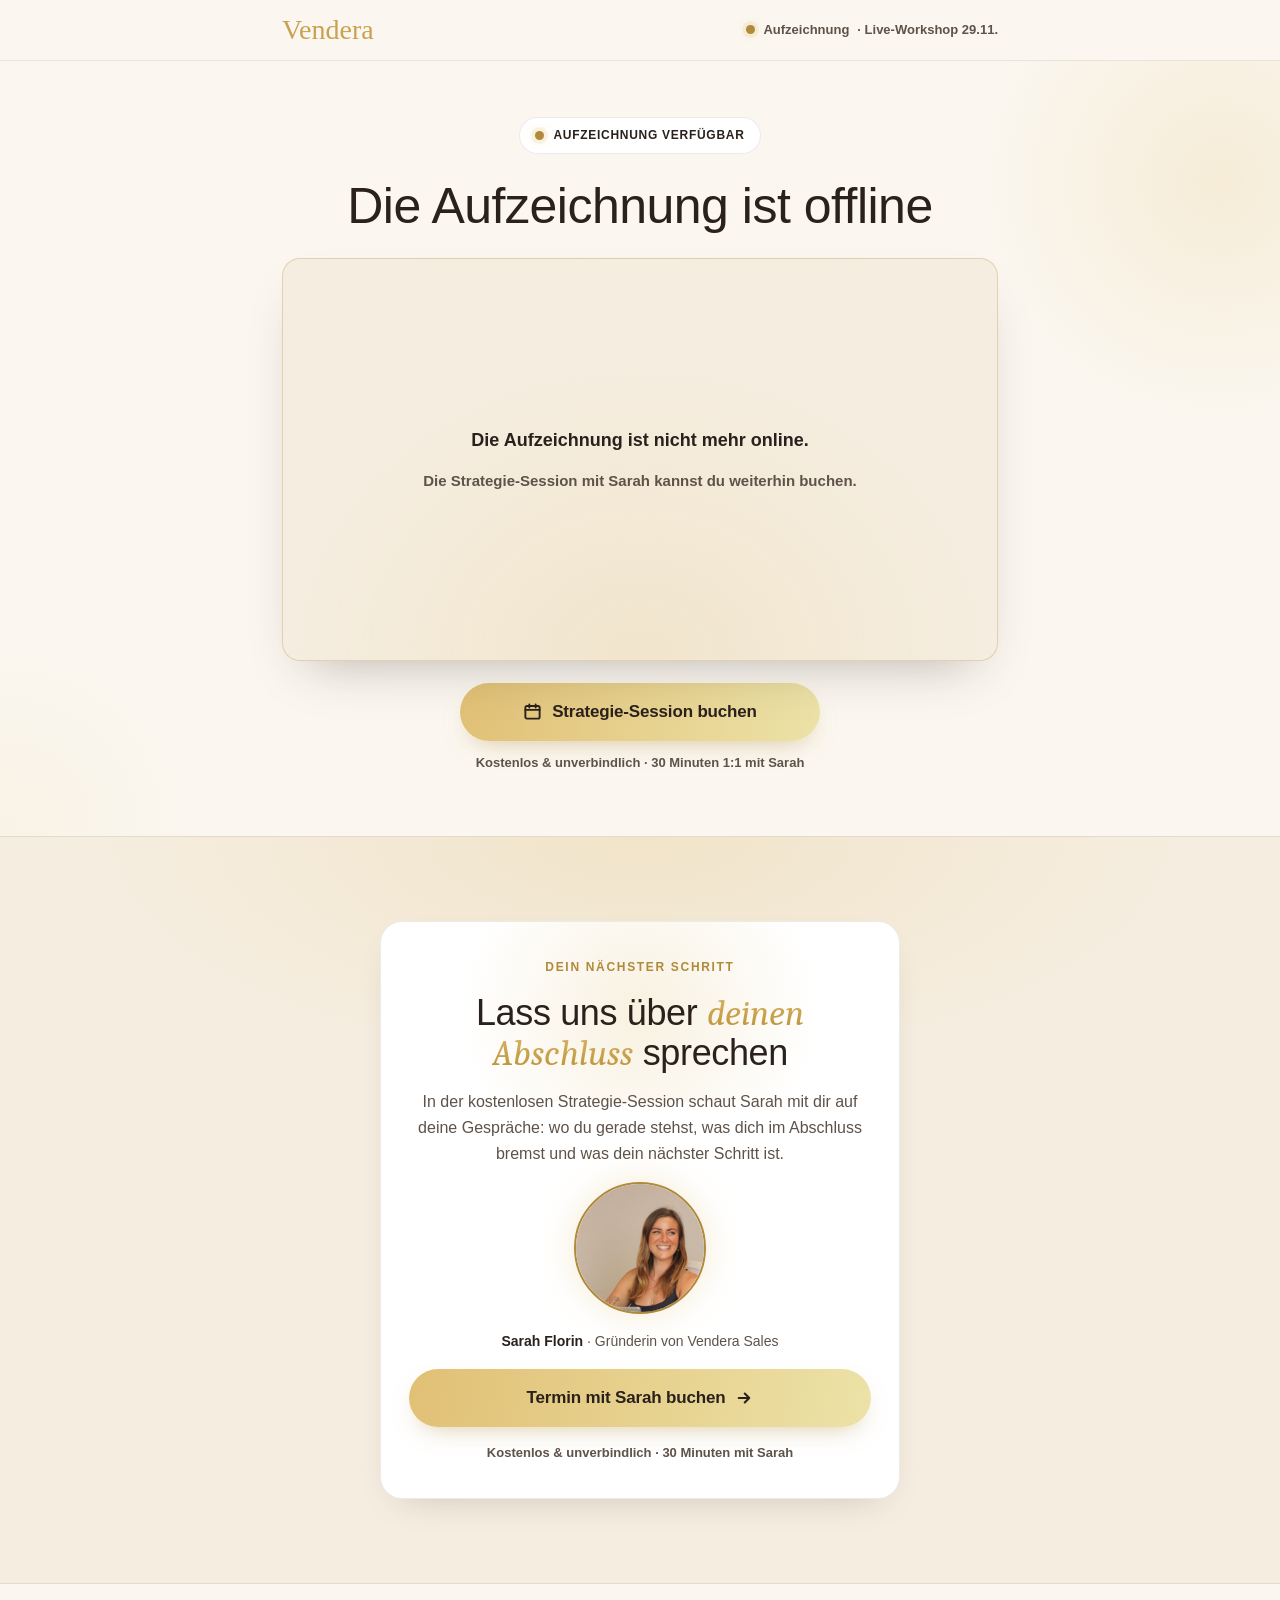
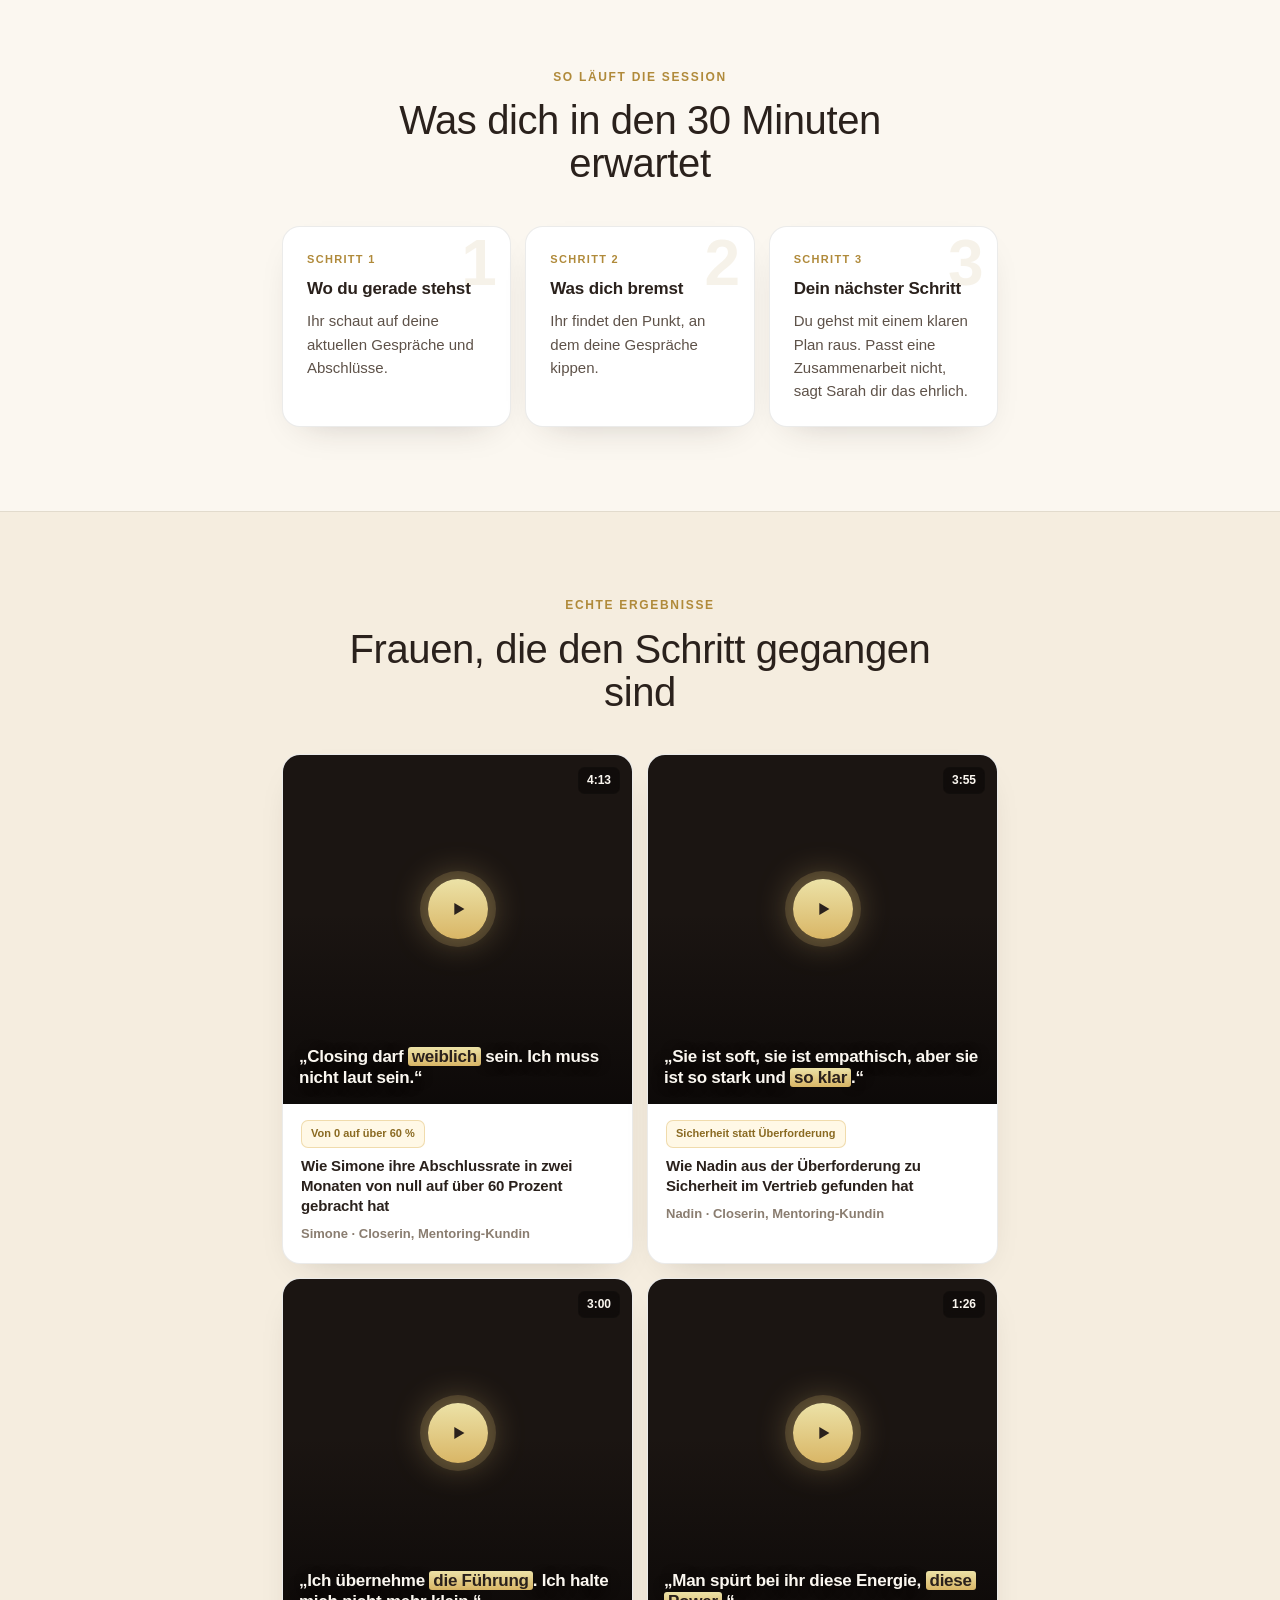
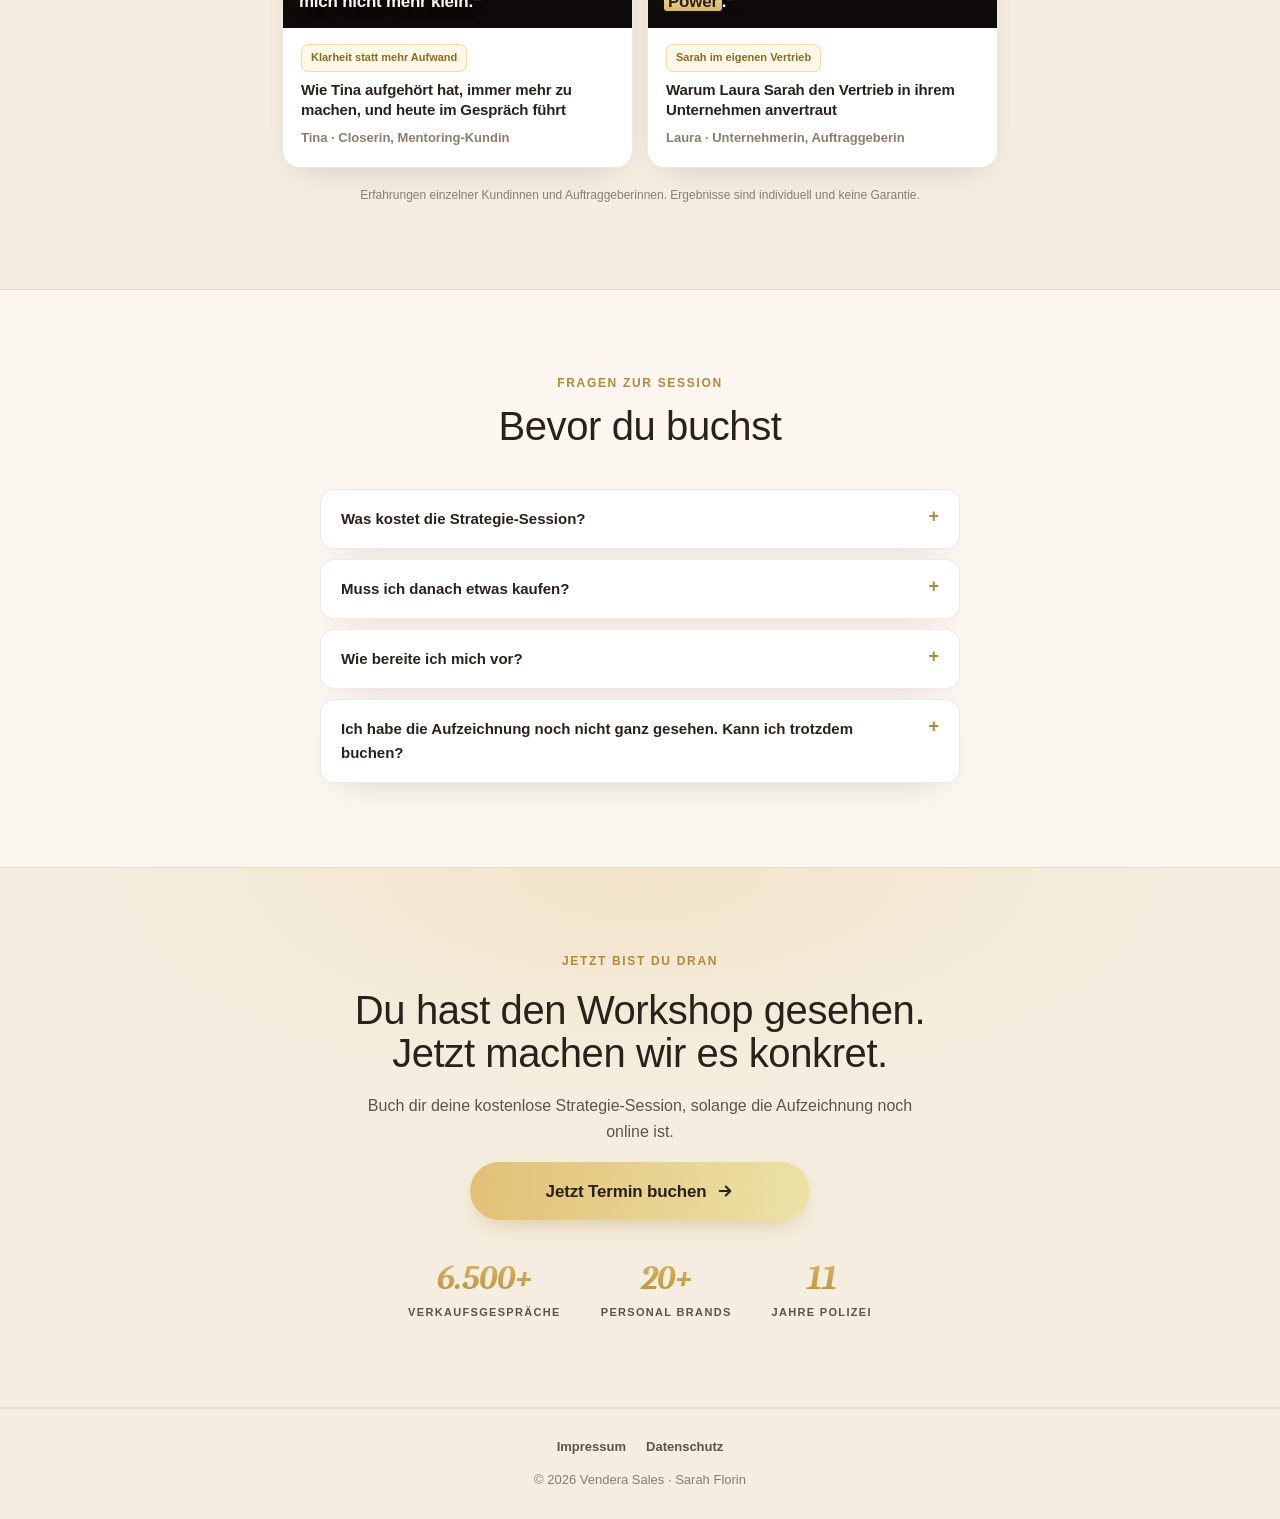
==== commit 7fb20c82: "Überschriften auf allen Seiten dünn wie in der Präsentation, Akzentwort Cambria kursiv Co-Authored-B" ====
--- a/aufzeichnung.html
+++ b/aufzeichnung.html
@@ -33,7 +33,7 @@
 <link rel="preconnect" href="https://fast.wistia.net">
 <link rel="preconnect" href="https://embed-ssl.wistia.com">
 <link rel="stylesheet" href="assets/vendera.css?v=36">
-<link rel="stylesheet" href="assets/schrift.css?v=1">
+<link rel="stylesheet" href="assets/schrift.css?v=2">
 </head>
 <body class="hell">
 <div class="bar" id="topbar">
--- a/assets/schrift.css
+++ b/assets/schrift.css
@@ -19,3 +19,8 @@
 /* Danke- und Aufzeichnungsseite */
 :root,body.hell{--sans:var(--vd-sans);--serif:var(--vd-sans)}
 .acc{font-family:var(--vd-akzent)!important;font-style:italic}
+
+/* Überschriften wie in der Präsentation: dünne Arial, Akzentwort in Cambria kursiv */
+h1,h2,.styles_op_1r0guub_title.styles_op_1r0guub_xl,.styles_op_1r0guub_title.styles_op_1r0guub_lg{font-weight:400!important;letter-spacing:-.01em!important}
+h1 .acc,h2 .acc,h1 .styles_op_1r0guub_accent,h2 .styles_op_1r0guub_accent{font-weight:400!important;letter-spacing:0!important}
+.styles_op_77wa9a_note,.styles_op_77wa9a_note *,.styles_op_1r0guub_accent{font-weight:400!important}
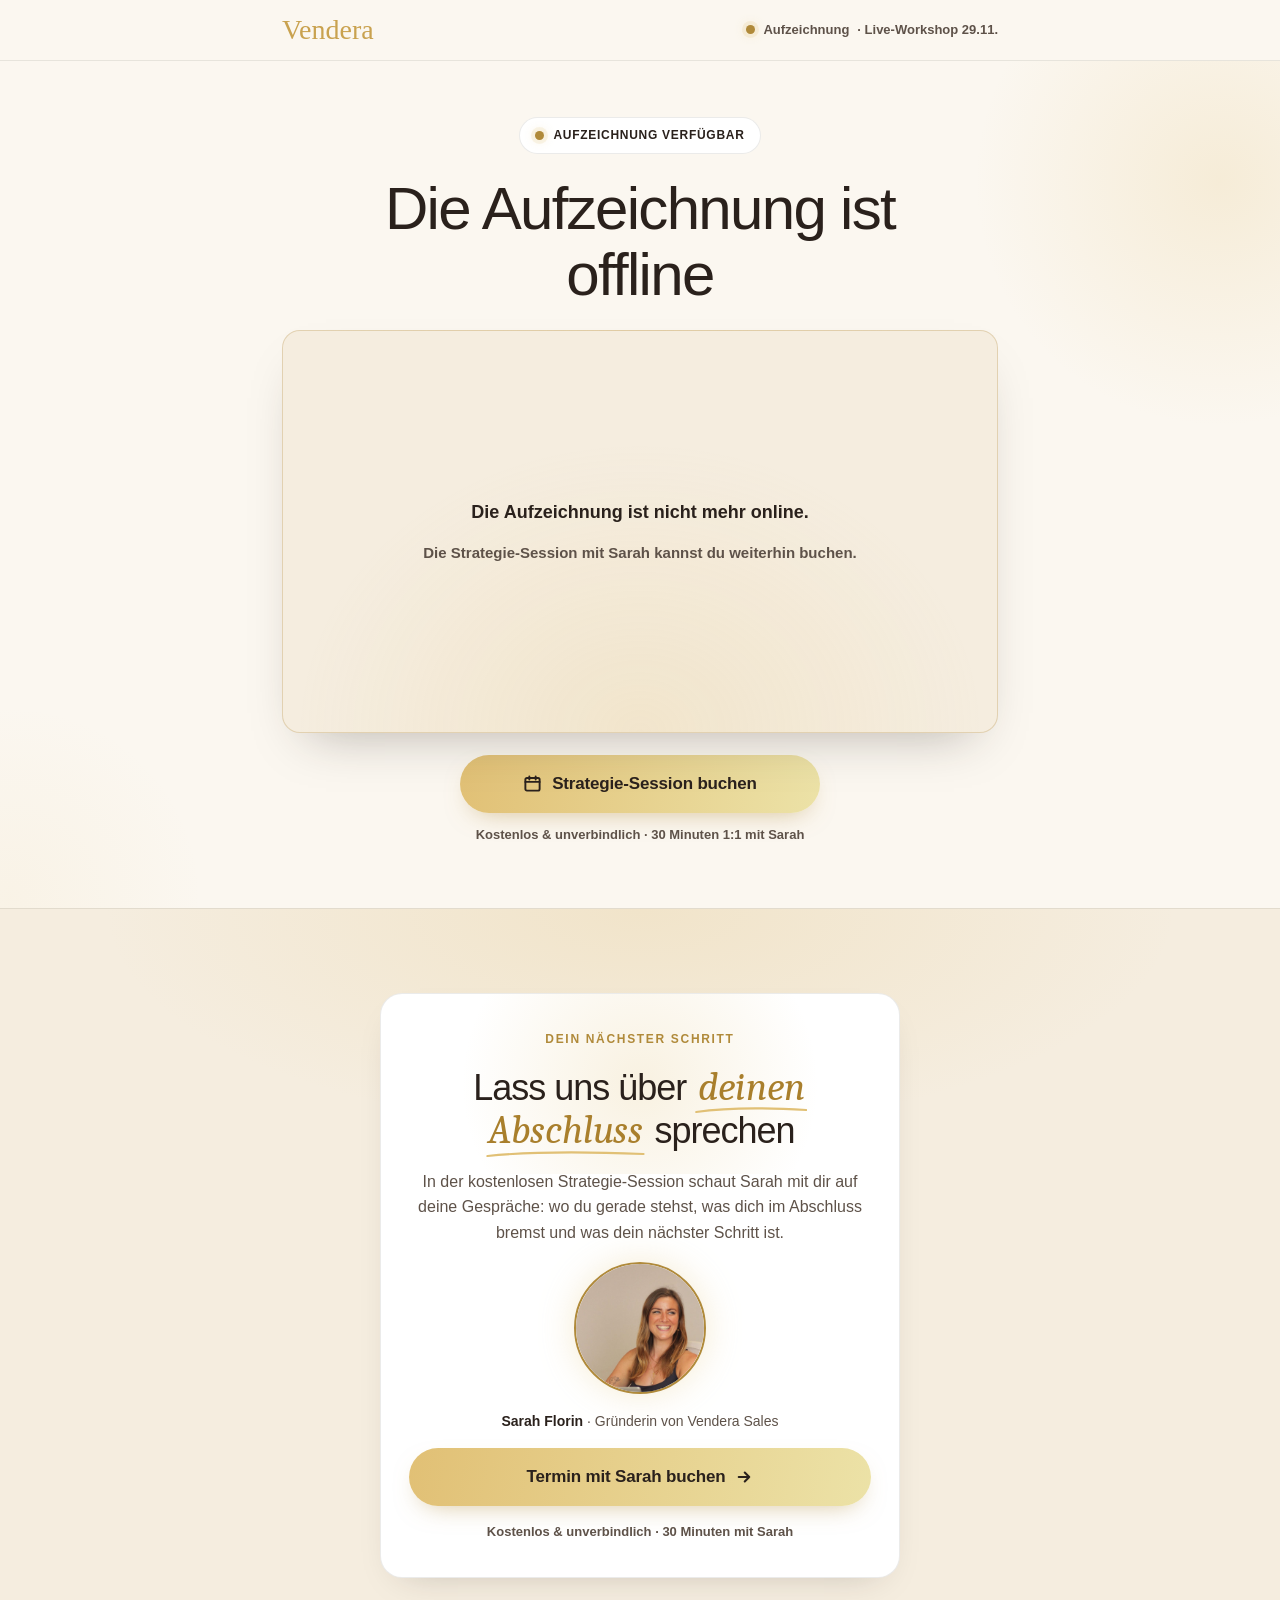
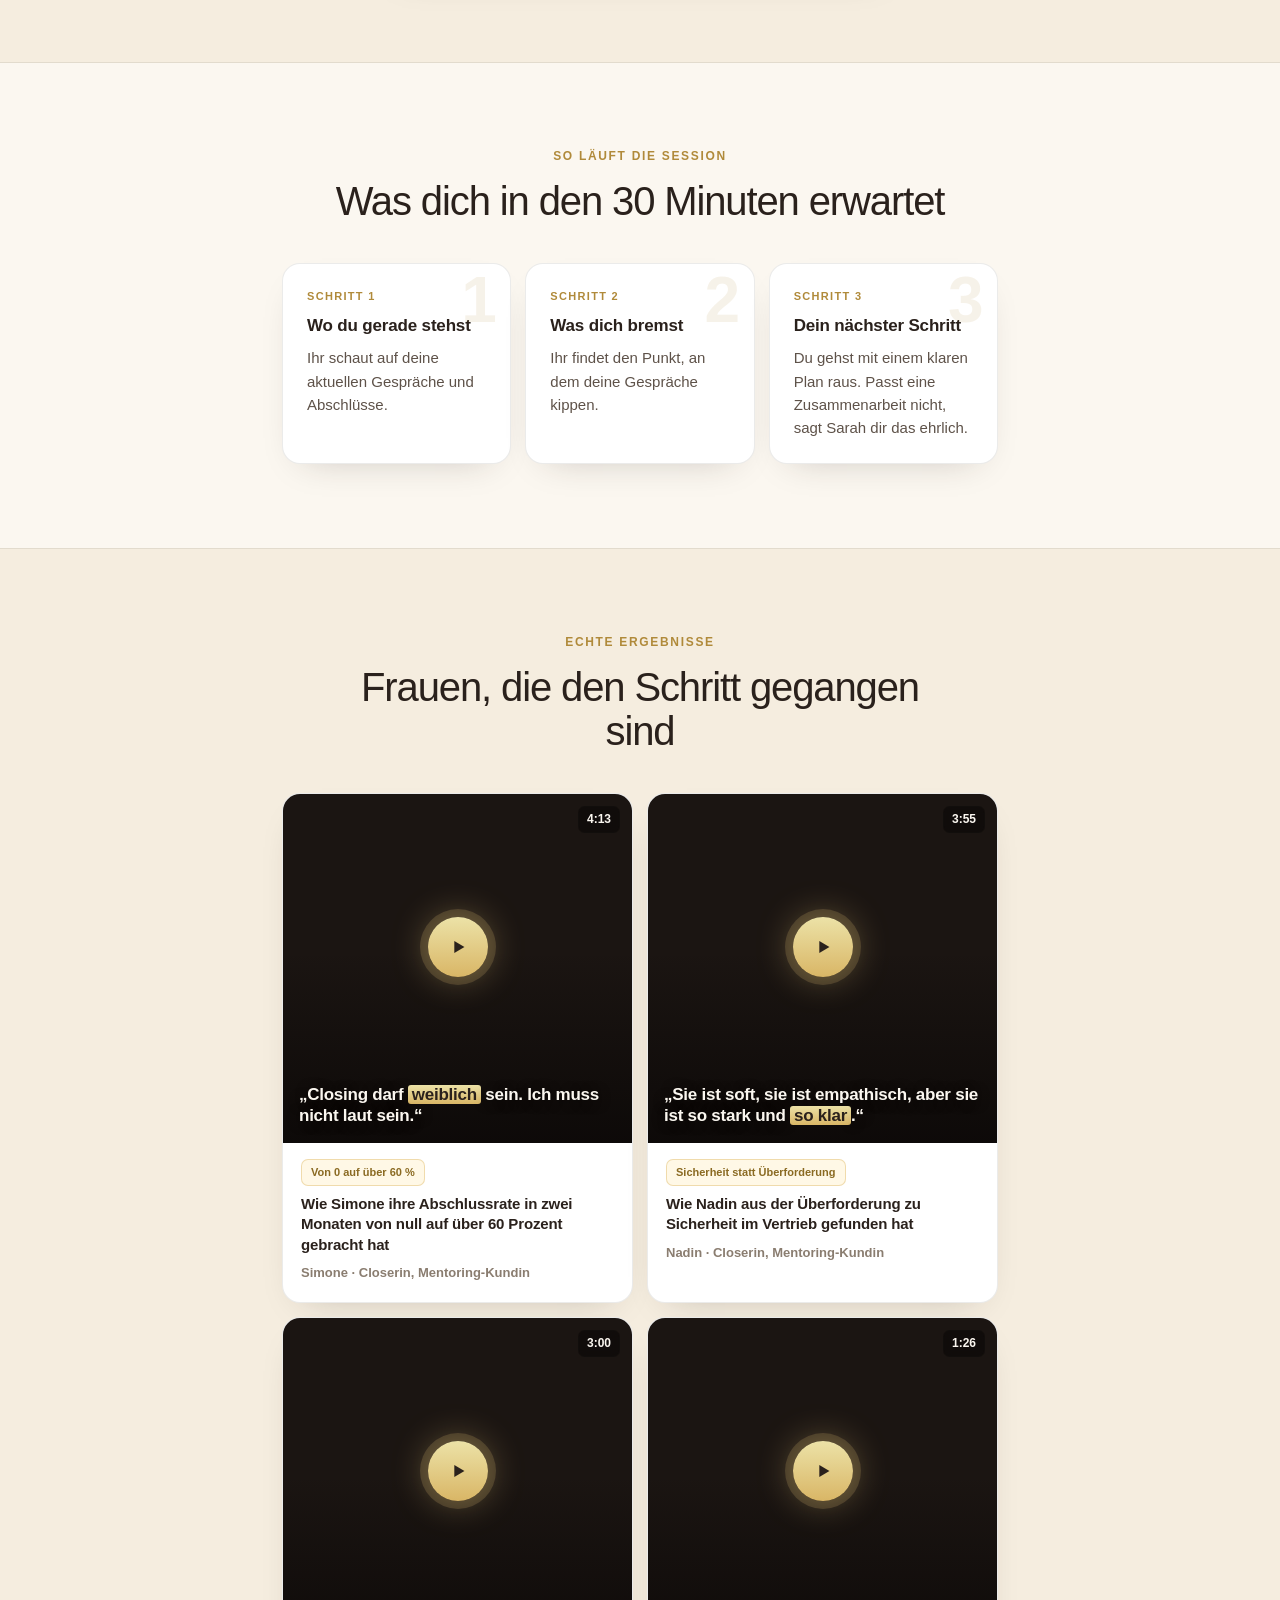
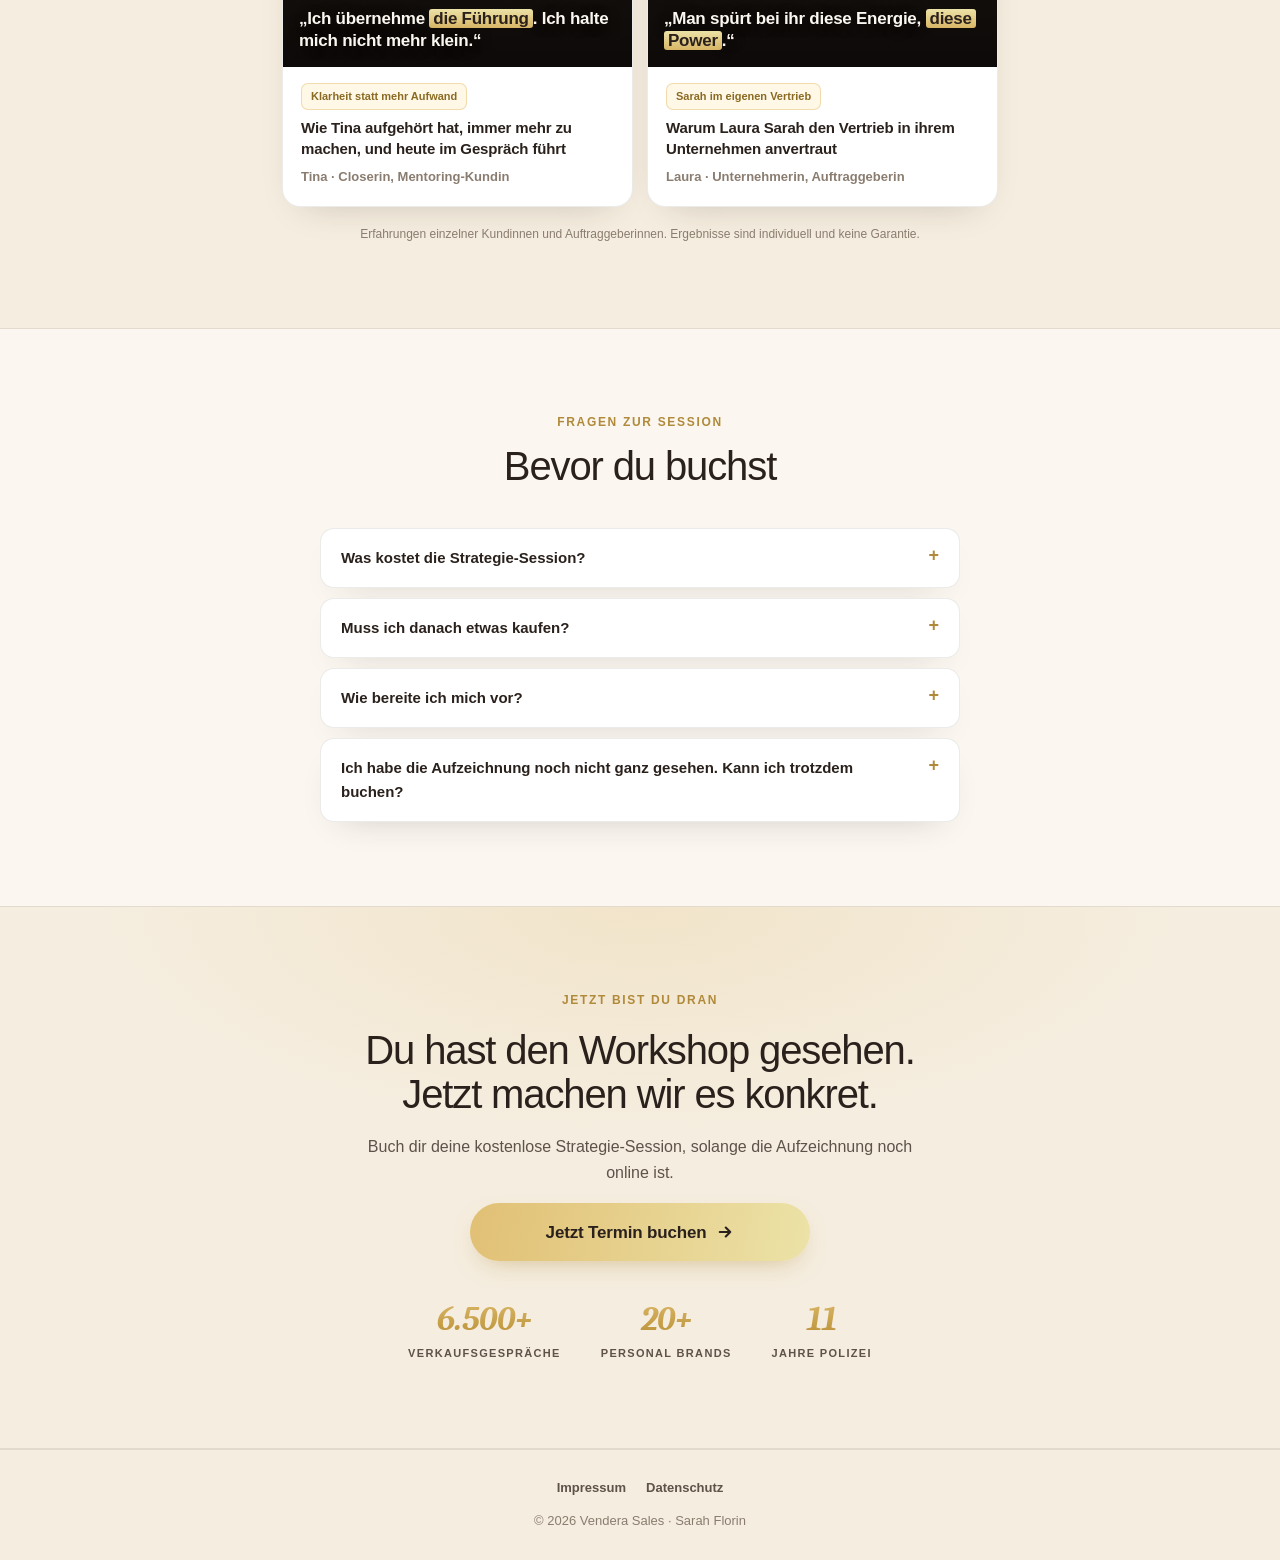
==== commit d51eb644: "Headlines: größer, enger gesetzt, Akzentwort größer mit goldenem Pinselstrich Co-Authored-By: Claude" ====
--- a/aufzeichnung.html
+++ b/aufzeichnung.html
@@ -33,7 +33,7 @@
 <link rel="preconnect" href="https://fast.wistia.net">
 <link rel="preconnect" href="https://embed-ssl.wistia.com">
 <link rel="stylesheet" href="assets/vendera.css?v=36">
-<link rel="stylesheet" href="assets/schrift.css?v=2">
+<link rel="stylesheet" href="assets/schrift.css?v=3">
 </head>
 <body class="hell">
 <div class="bar" id="topbar">
--- a/assets/schrift.css
+++ b/assets/schrift.css
@@ -24,3 +24,12 @@
 h1,h2,.styles_op_1r0guub_title.styles_op_1r0guub_xl,.styles_op_1r0guub_title.styles_op_1r0guub_lg{font-weight:400!important;letter-spacing:-.01em!important}
 h1 .acc,h2 .acc,h1 .styles_op_1r0guub_accent,h2 .styles_op_1r0guub_accent{font-weight:400!important;letter-spacing:0!important}
 .styles_op_77wa9a_note,.styles_op_77wa9a_note *,.styles_op_1r0guub_accent{font-weight:400!important}
+
+/* Headlines mit mehr Charakter */
+h1,h2,.styles_op_1r0guub_title.styles_op_1r0guub_xl,.styles_op_1r0guub_title.styles_op_1r0guub_lg{letter-spacing:-.028em!important;line-height:1.1!important}
+h1{font-size:clamp(34px,5.4vw,60px)!important}
+h1 .acc,h2 .acc,h1 .styles_op_1r0guub_accent,h2 .styles_op_1r0guub_accent{
+  font-size:1.1em;letter-spacing:-.005em!important;color:#A97F2C!important;
+  background:url("data:image/svg+xml,%3Csvg xmlns='http://www.w3.org/2000/svg' viewBox='0 0 200 12' preserveAspectRatio='none'%3E%3Cpath d='M2 9 C 50 3, 120 2, 198 6' fill='none' stroke='%23E1C075' stroke-width='3.2' stroke-linecap='round'/%3E%3C/svg%3E") no-repeat left 100%/100% .2em!important;
+  -webkit-background-clip:border-box!important;background-clip:border-box!important;-webkit-text-fill-color:currentColor;
+  padding:0 .06em .12em;-webkit-box-decoration-break:clone;box-decoration-break:clone;text-shadow:none!important}
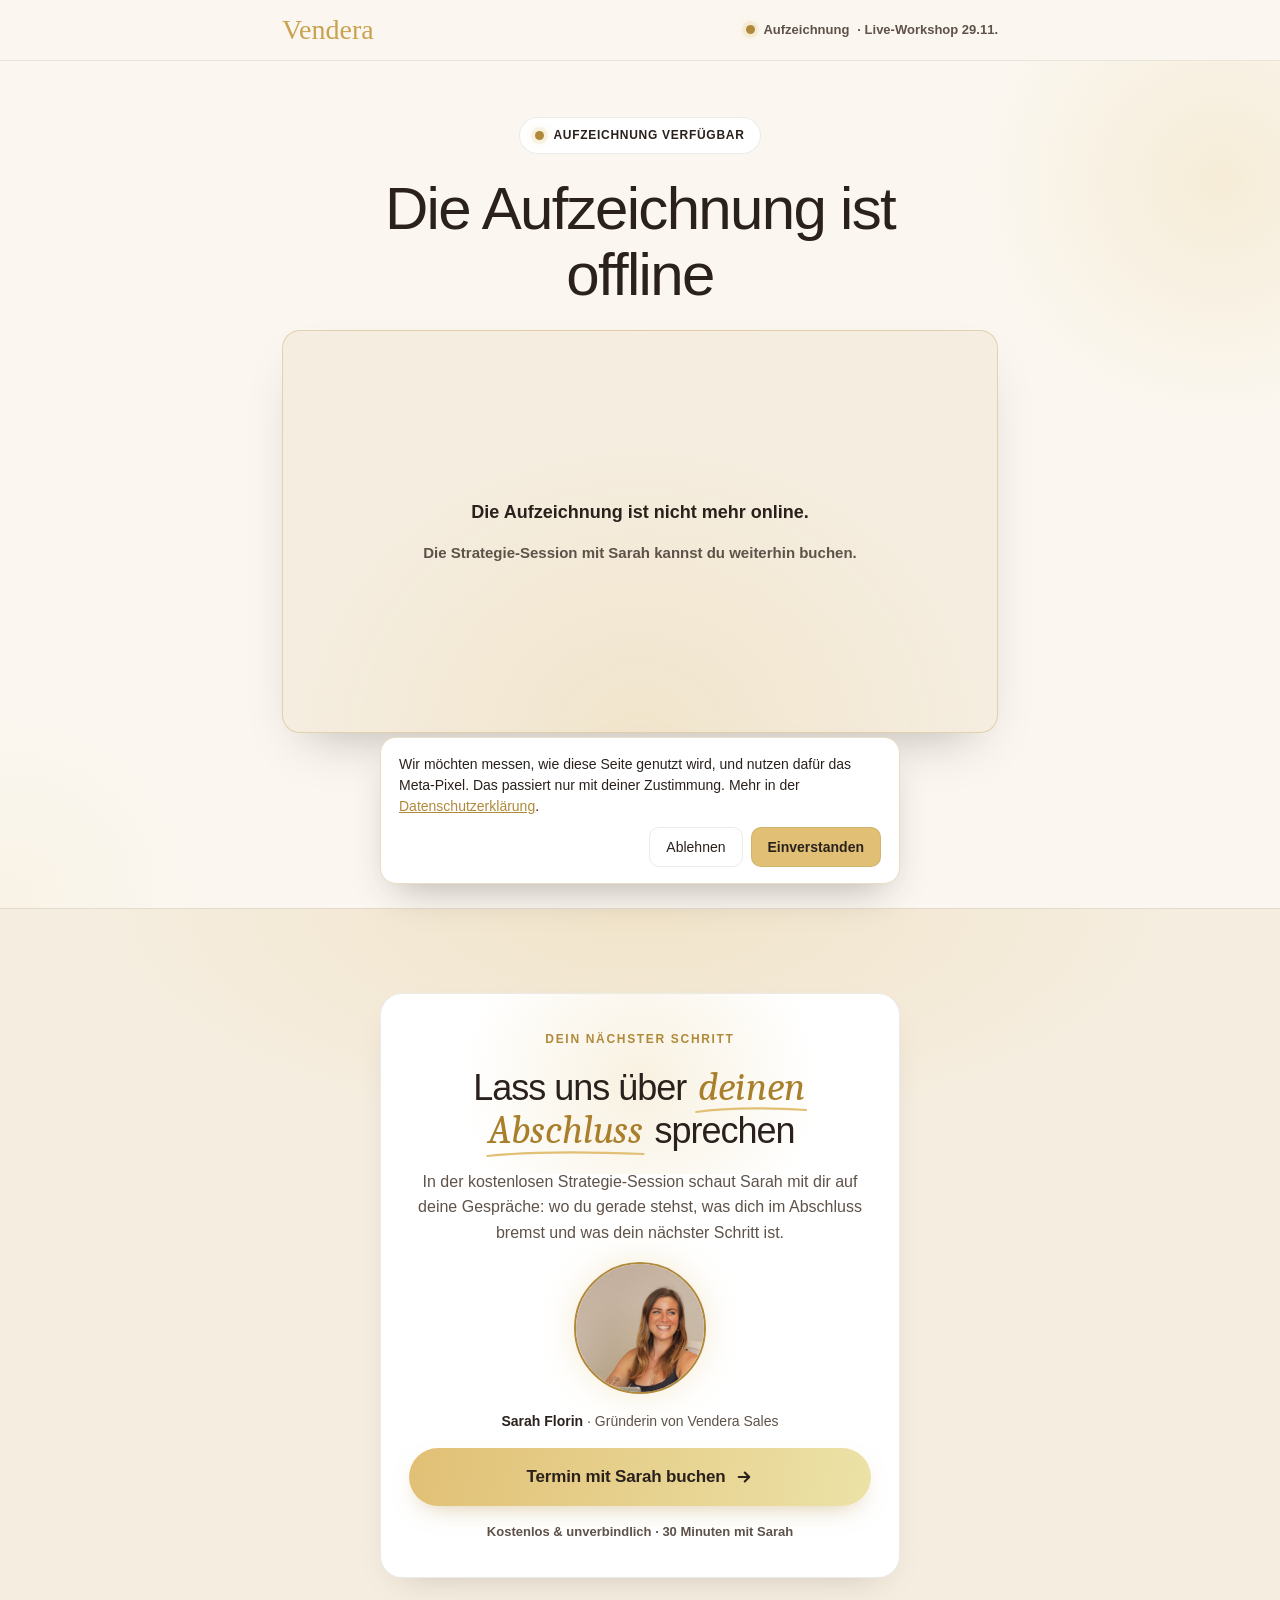
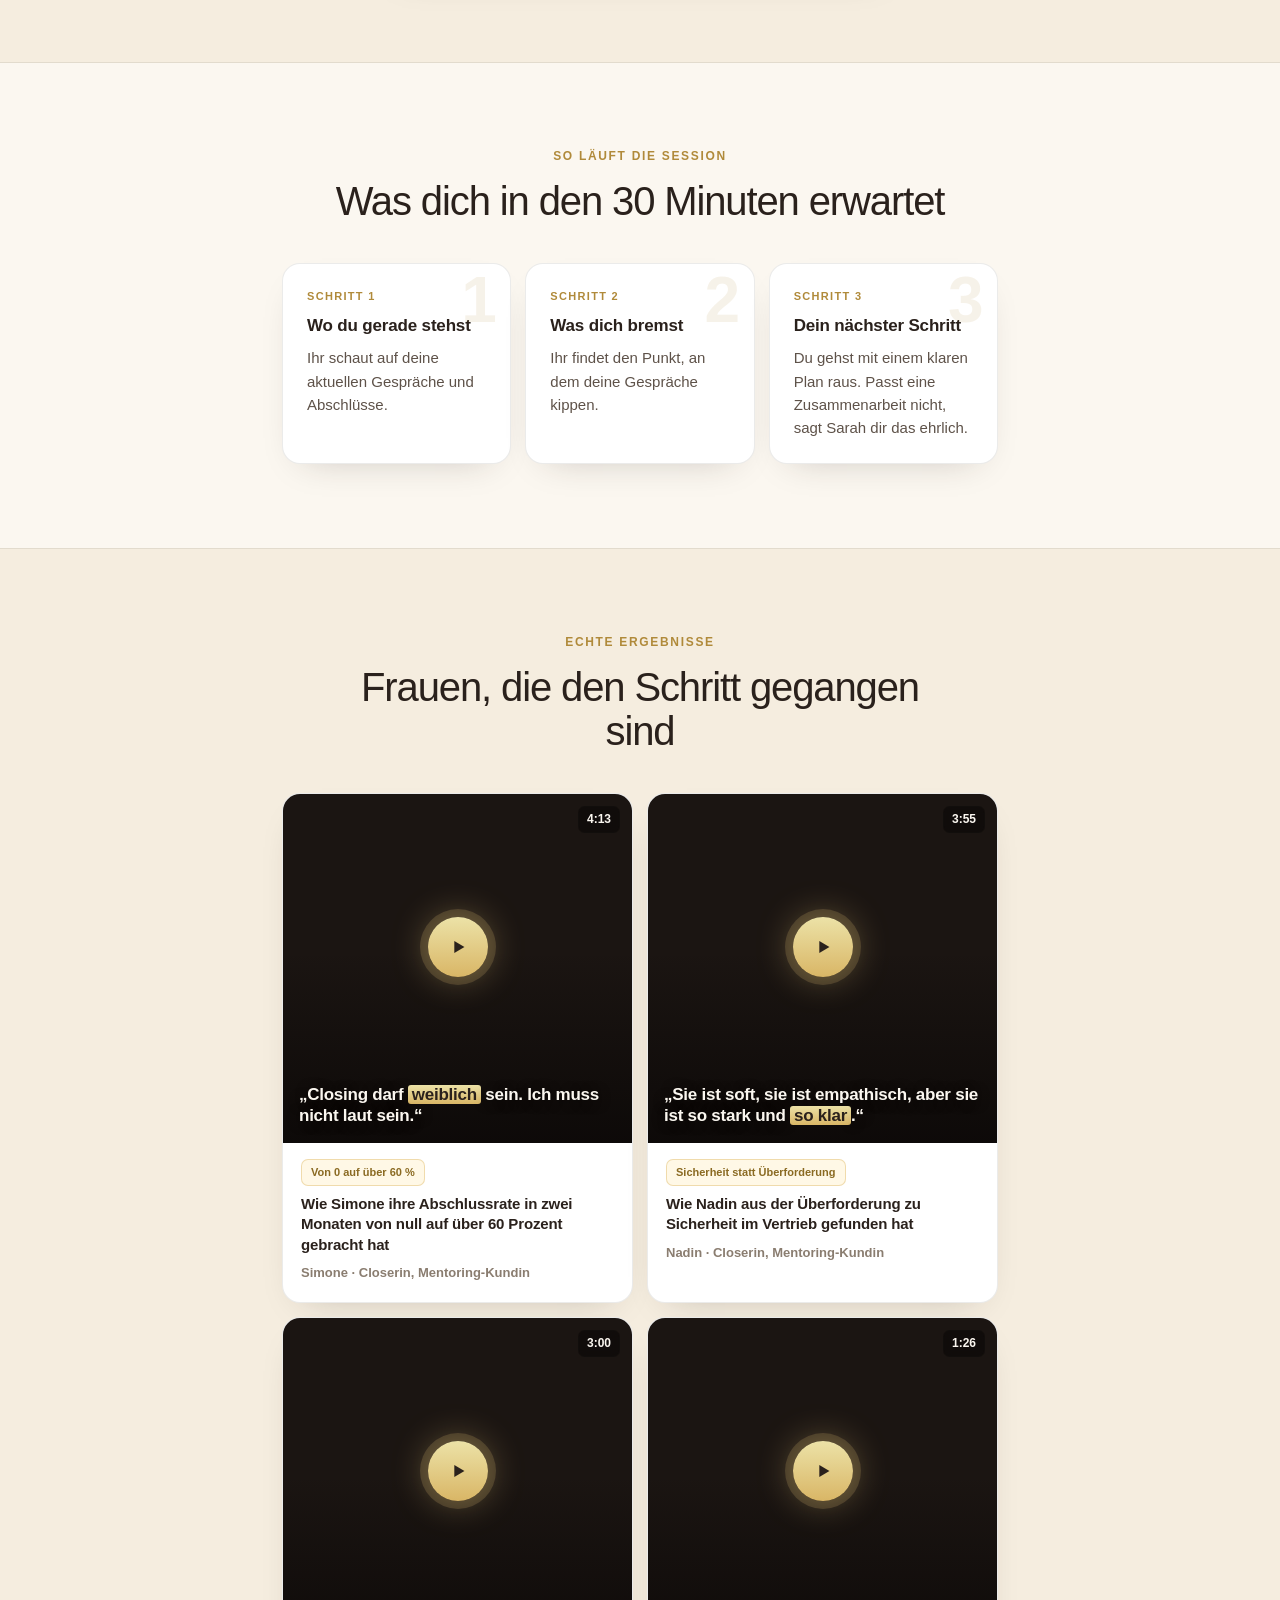
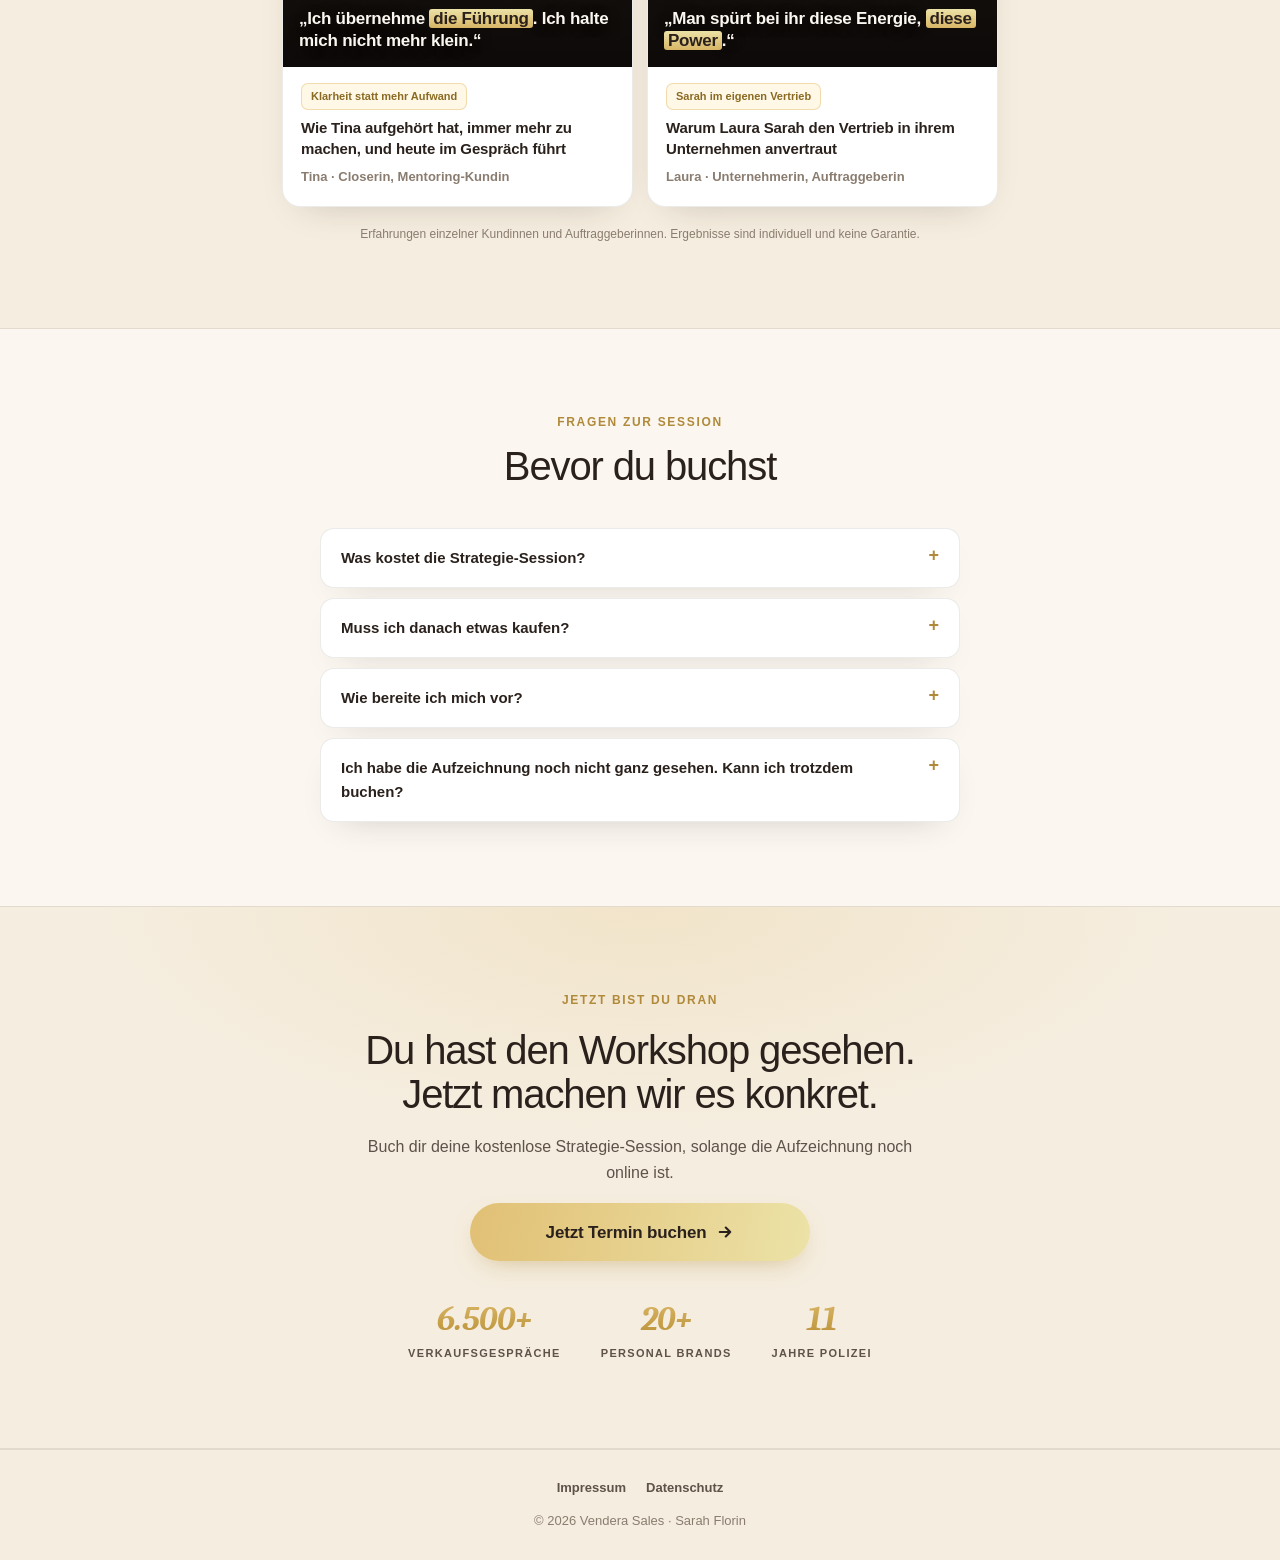
==== commit 8edb6e6e: "Meta-Pixel 1119699347540186 (Webinar Magic Script) auf Anmelde-, Danke- und Aufzeichnungsseite einge" ====
--- a/aufzeichnung.html
+++ b/aufzeichnung.html
@@ -23,7 +23,7 @@
   replayUrl:'',      // Einbettungs-Link der Aufzeichnung (Wistia/YouTube/Vimeo embed)
   buchungslink:'https://calendly.com/sarahflorin/beratungsgespraech?utm_medium=replay',
   formEndpoint:'https://phpafnimpbwbqgswqxqc.supabase.co/functions/v1/vendera-intake', // zählt Aufrufe und Klicks auf "Termin buchen" (anonym)
-  metaPixelId:'',    // Meta-Pixel-ID (lädt erst nach Zustimmung, sendet "Schedule" beim Klick auf Buchen)
+  metaPixelId:'1119699347540186',    // Meta-Pixel-ID (lädt erst nach Zustimmung, sendet "Schedule" beim Klick auf Buchen)
   geschenk:'',       // nur ausfüllen, wenn es das Geschenk wirklich gibt, z. B. 'Sarahs Einwand-Sheets als PDF'
   plaetze:'',        // nur ausfüllen, wenn es die Begrenzung wirklich gibt, z. B. 'Sarah führt in der Woche nach dem Workshop 15 Gespräche.'
   impressumUrl:'https://vendera-sales.de/impressum',
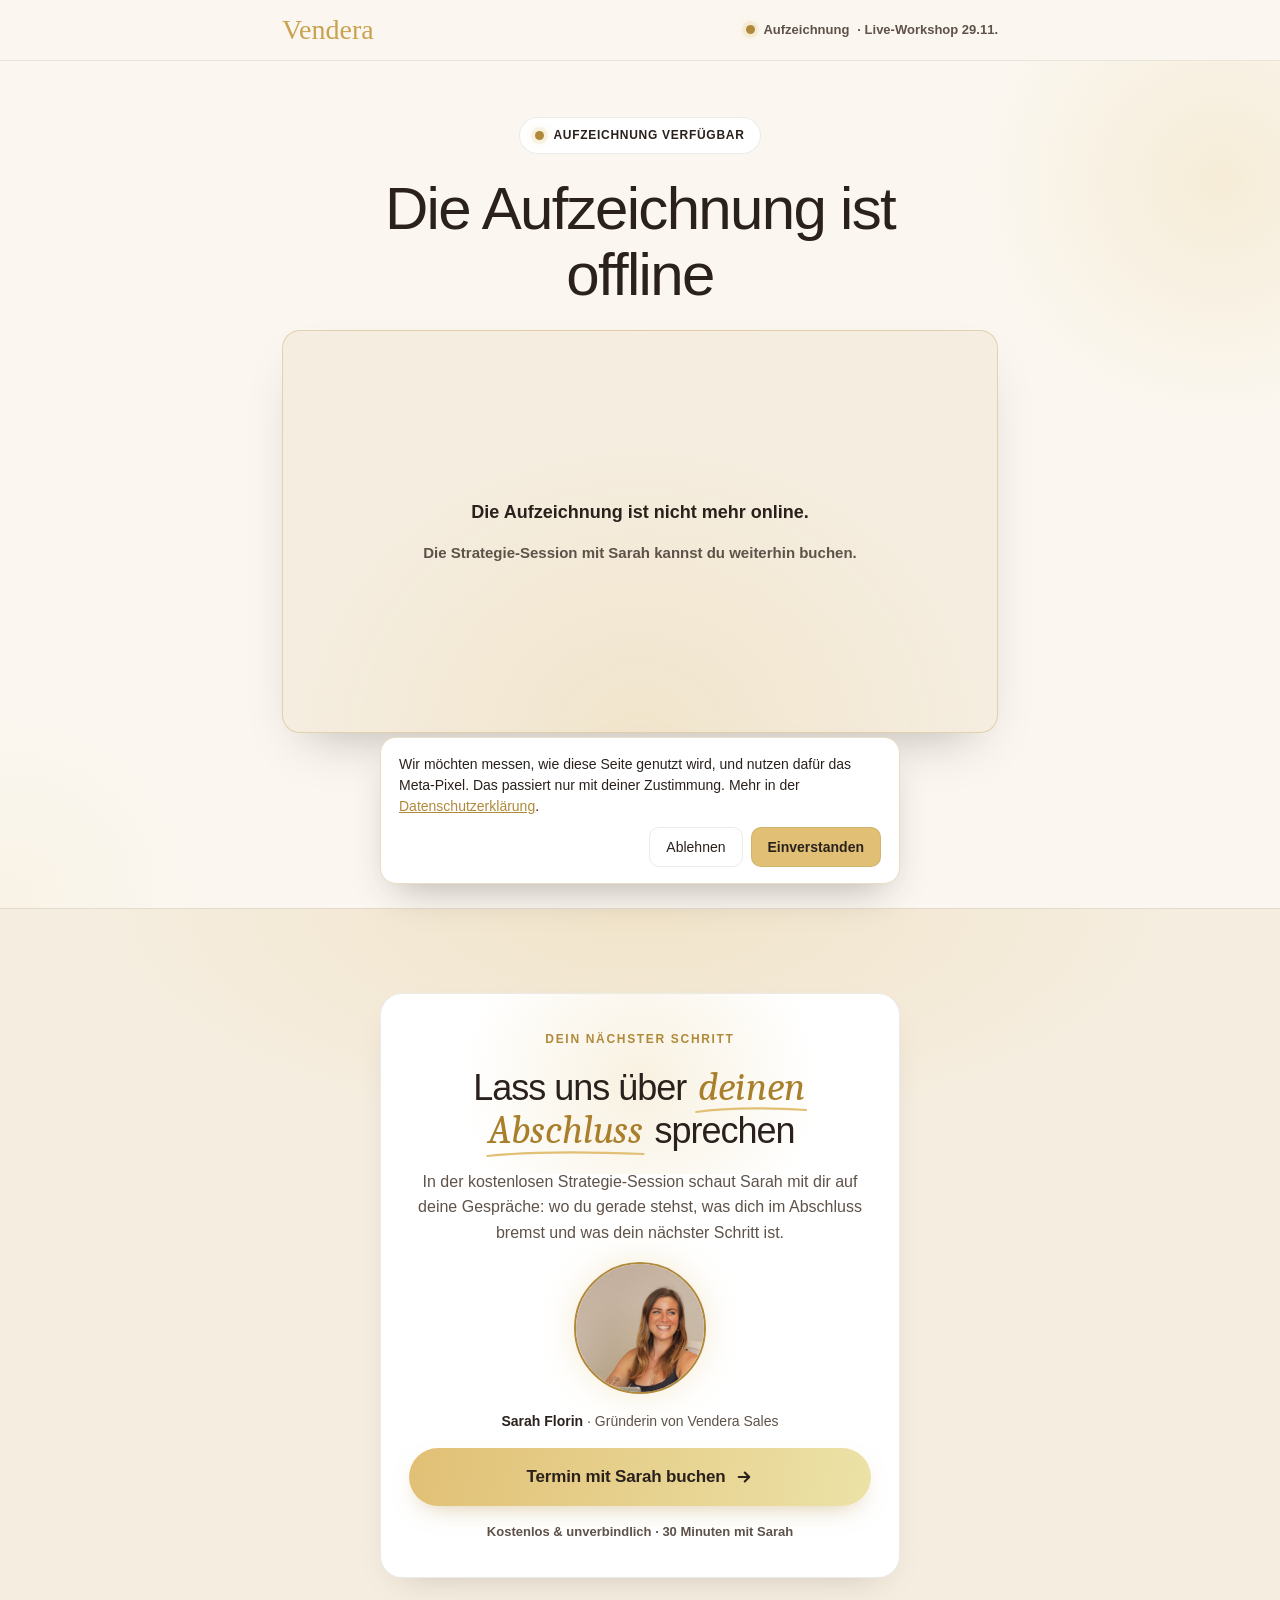
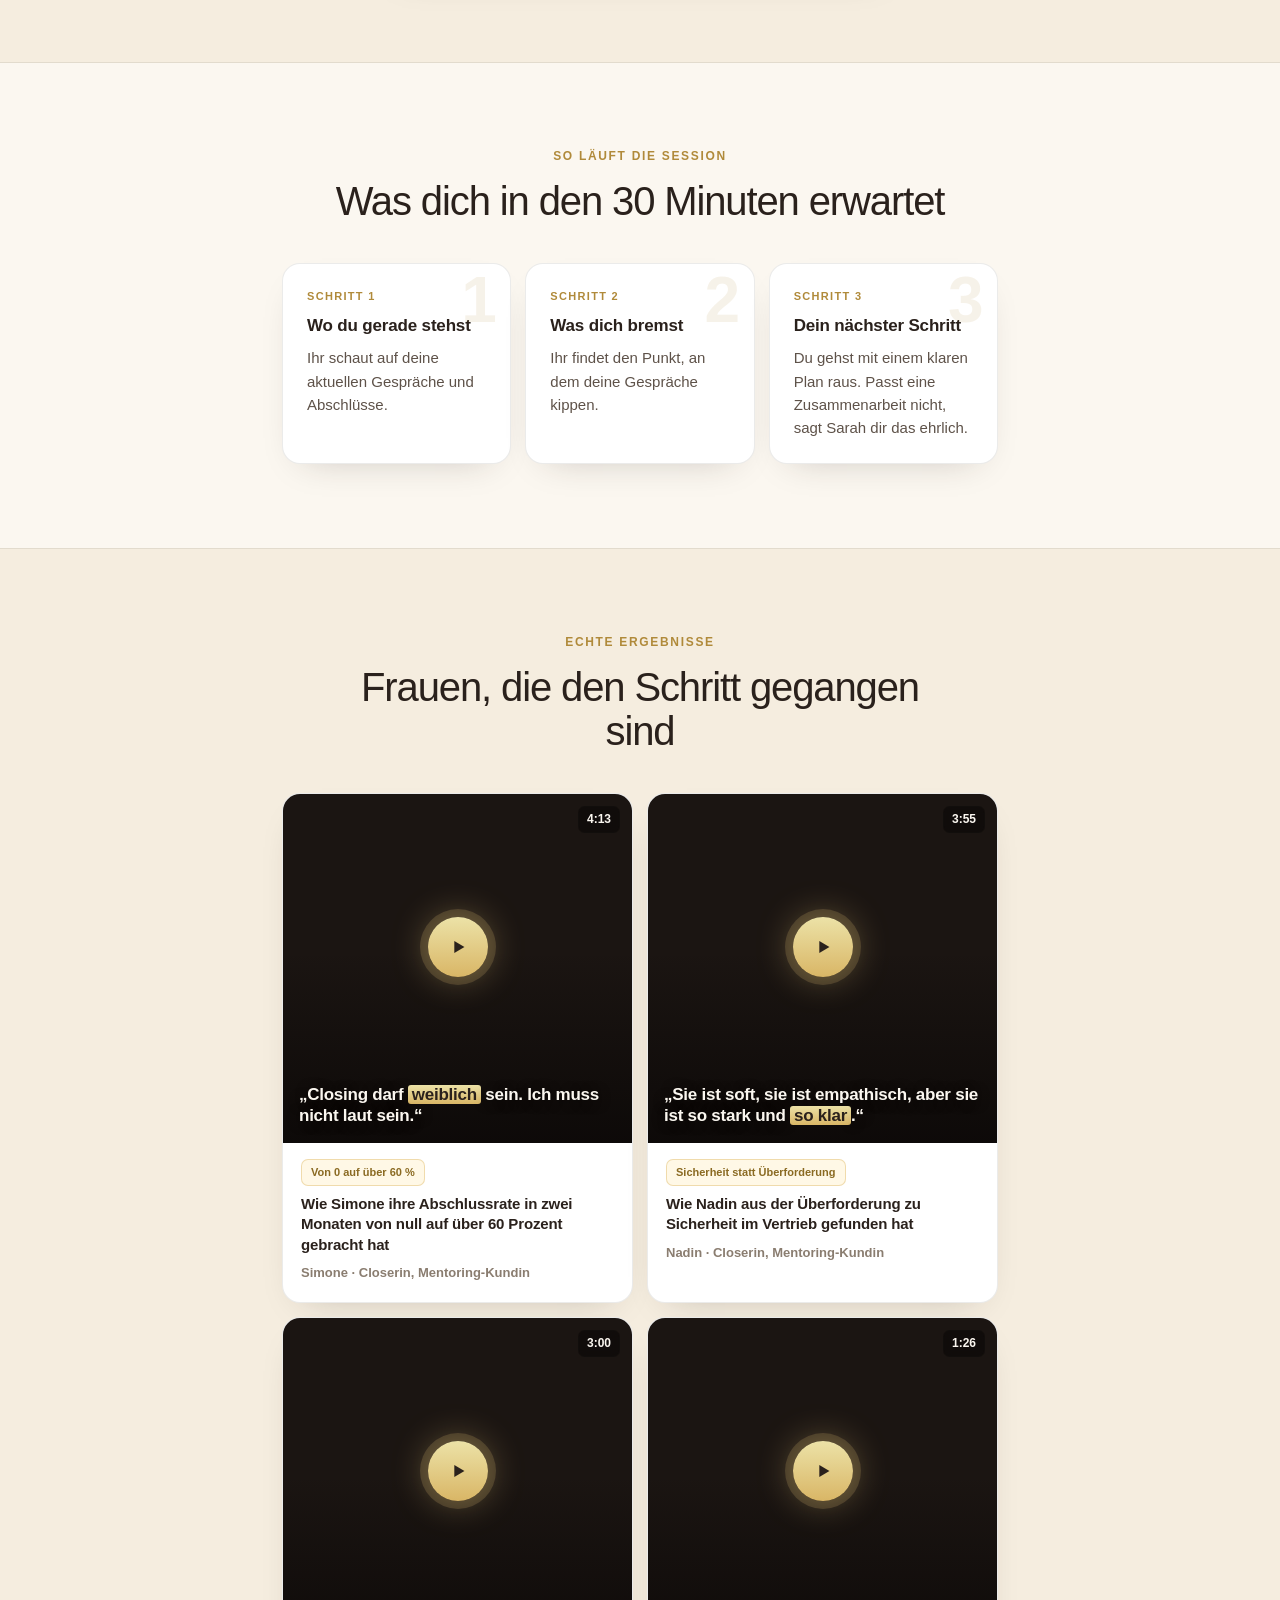
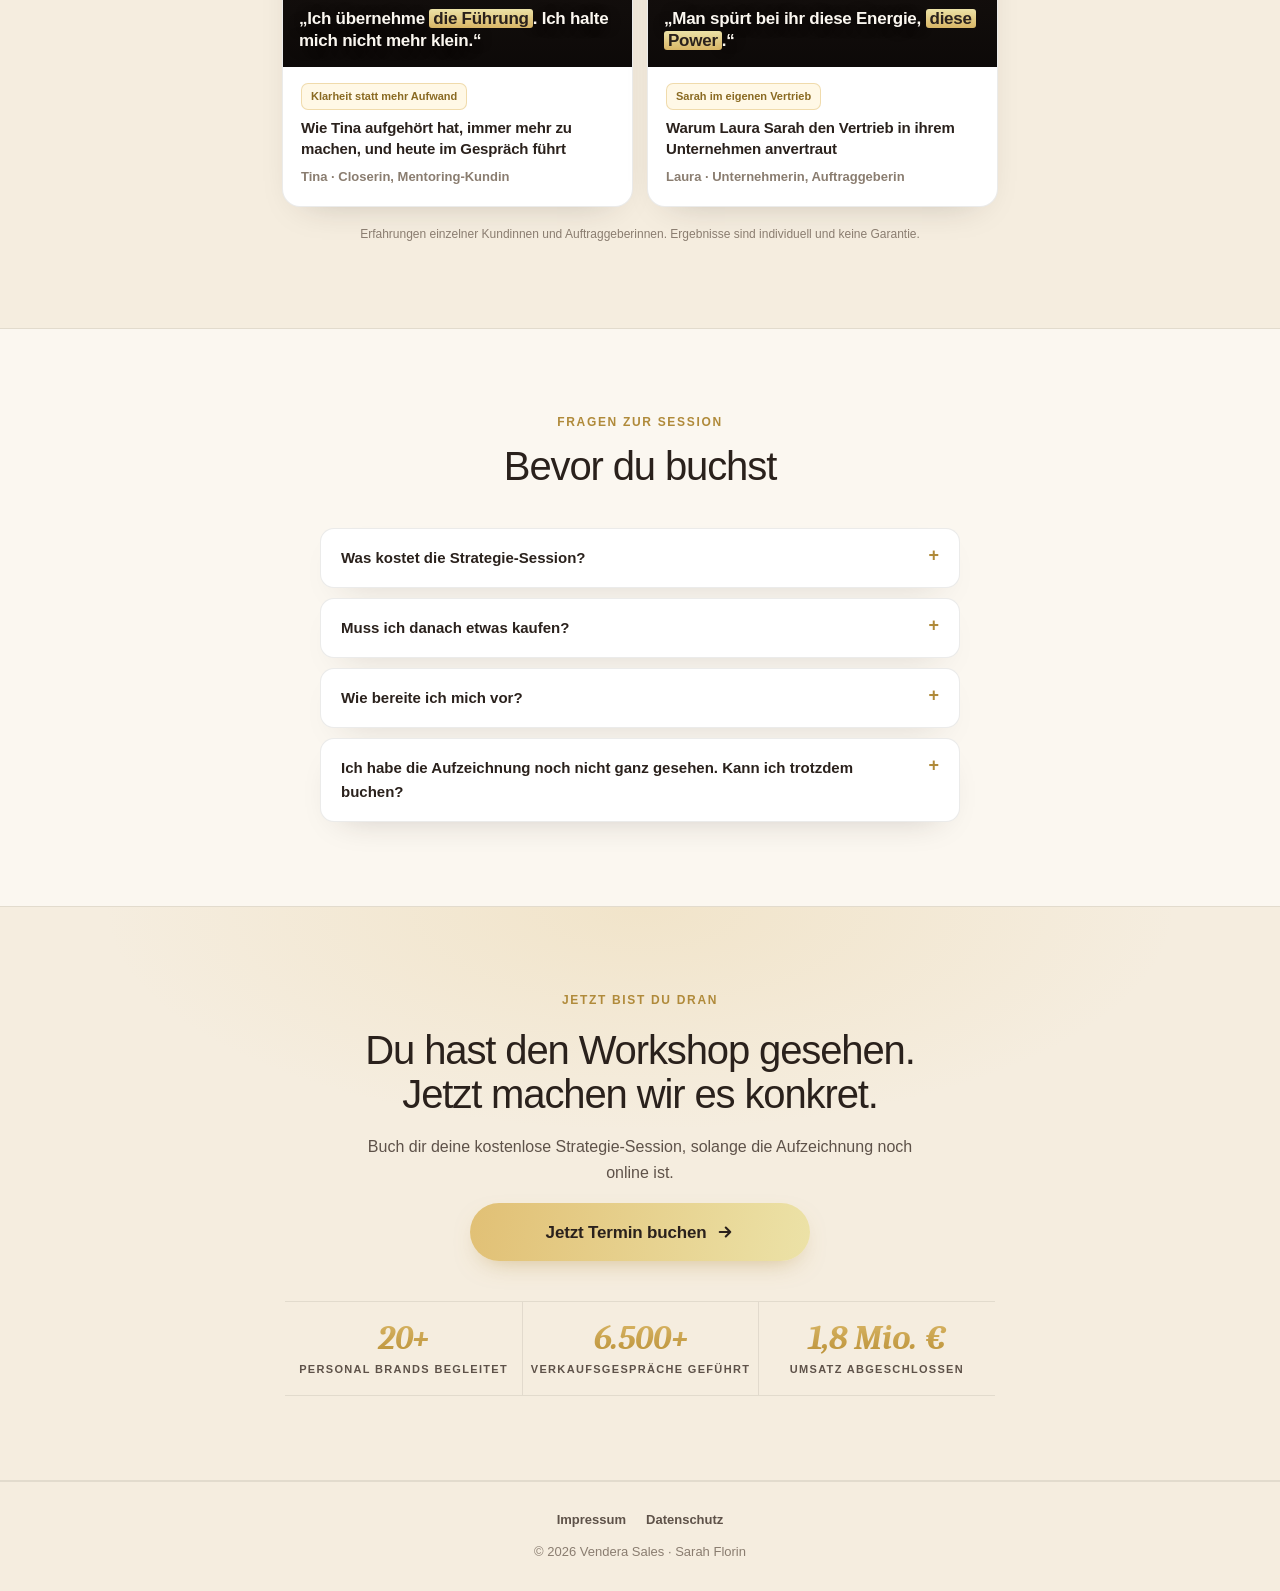
==== commit a9e3c408: "Danke- und Aufzeichnungsseite: Zahlen wie auf der Anmeldeseite (1,8 Mio. € statt 11 Jahre Polizei), " ====
--- a/aufzeichnung.html
+++ b/aufzeichnung.html
@@ -32,7 +32,7 @@
 </script>
 <link rel="preconnect" href="https://fast.wistia.net">
 <link rel="preconnect" href="https://embed-ssl.wistia.com">
-<link rel="stylesheet" href="assets/vendera.css?v=36">
+<link rel="stylesheet" href="assets/vendera.css?v=37">
 <link rel="stylesheet" href="assets/schrift.css?v=3">
 </head>
 <body class="hell">
@@ -131,9 +131,9 @@
 <p class="lead" id="schluss-text">Buch dir deine kostenlose Strategie-Session, solange die Aufzeichnung noch online ist.</p>
 <a href="#buchen" class="btn" data-book style="min-width:min(100%,340px)">Jetzt Termin buchen <svg width="18" height="18" viewBox="0 0 24 24" fill="none" stroke="currentColor" stroke-width="2.8" stroke-linecap="round" stroke-linejoin="round" aria-hidden="true"><path d="M5 12h14M13 6l6 6-6 6"></path></svg></a>
 <div class="stats">
-<div class="stat"><b class="acc">6.500+</b><span>Verkaufsgespräche</span></div>
-<div class="stat"><b class="acc">20+</b><span>Personal Brands</span></div>
-<div class="stat"><b class="acc">11</b><span>Jahre Polizei</span></div>
+<div class="stat"><b class="acc">20+</b><span>Personal Brands begleitet</span></div>
+<div class="stat"><b class="acc">6.500+</b><span>Verkaufsgespräche geführt</span></div>
+<div class="stat"><b class="acc">1,8 Mio. €</b><span>Umsatz abgeschlossen</span></div>
 </div>
 </div>
 </section>
--- a/assets/vendera.css
+++ b/assets/vendera.css
@@ -678,3 +678,9 @@
 @media (max-width:640px){.trust{gap:10px}.trust .rate-av img{width:34px;height:34px;margin-left:-10px}.trust .rate-av img:first-child{margin-left:0}}
 @media (max-width:380px){.trust-tx b{font-size:14px}.trust-tx span{font-size:12.5px}}
 @media (max-width:380px){.cta-col .micro{font-size:11.5px;white-space:nowrap}}
+/* Zahlen auf Danke- und Aufzeichnungsseite wie auf der Anmeldeseite: drei Spalten, mittig */
+.stats{display:grid;grid-template-columns:repeat(3,1fr);gap:0;max-width:720px;margin:22px auto 0;border-top:1px solid var(--line2);border-bottom:1px solid var(--line2)}
+.stat{text-align:center;padding:18px 8px;border-left:1px solid var(--line2)}
+.stat:first-child{border-left:0}
+.stat span{display:block;margin-top:4px;line-height:1.35}
+@media (max-width:480px){.stat b{font-size:22px}.stat span{font-size:9.5px;letter-spacing:.06em}}
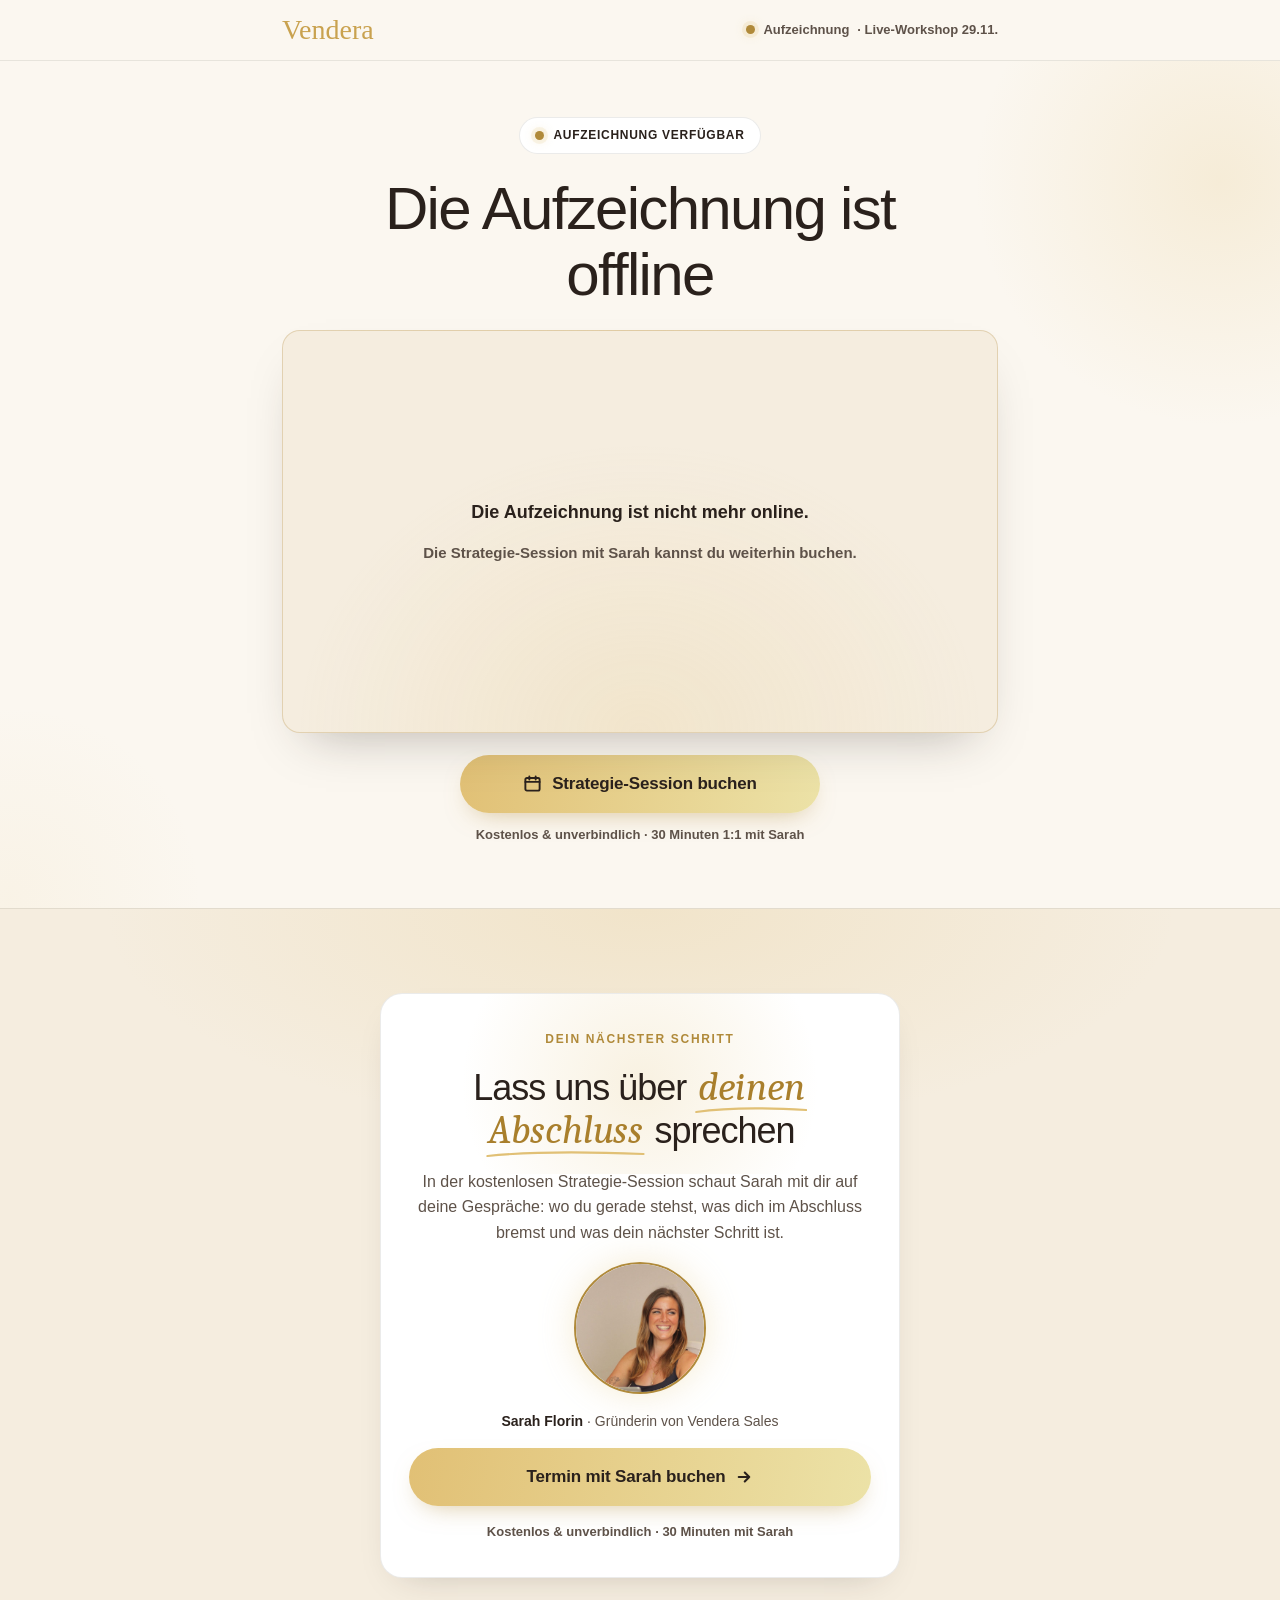
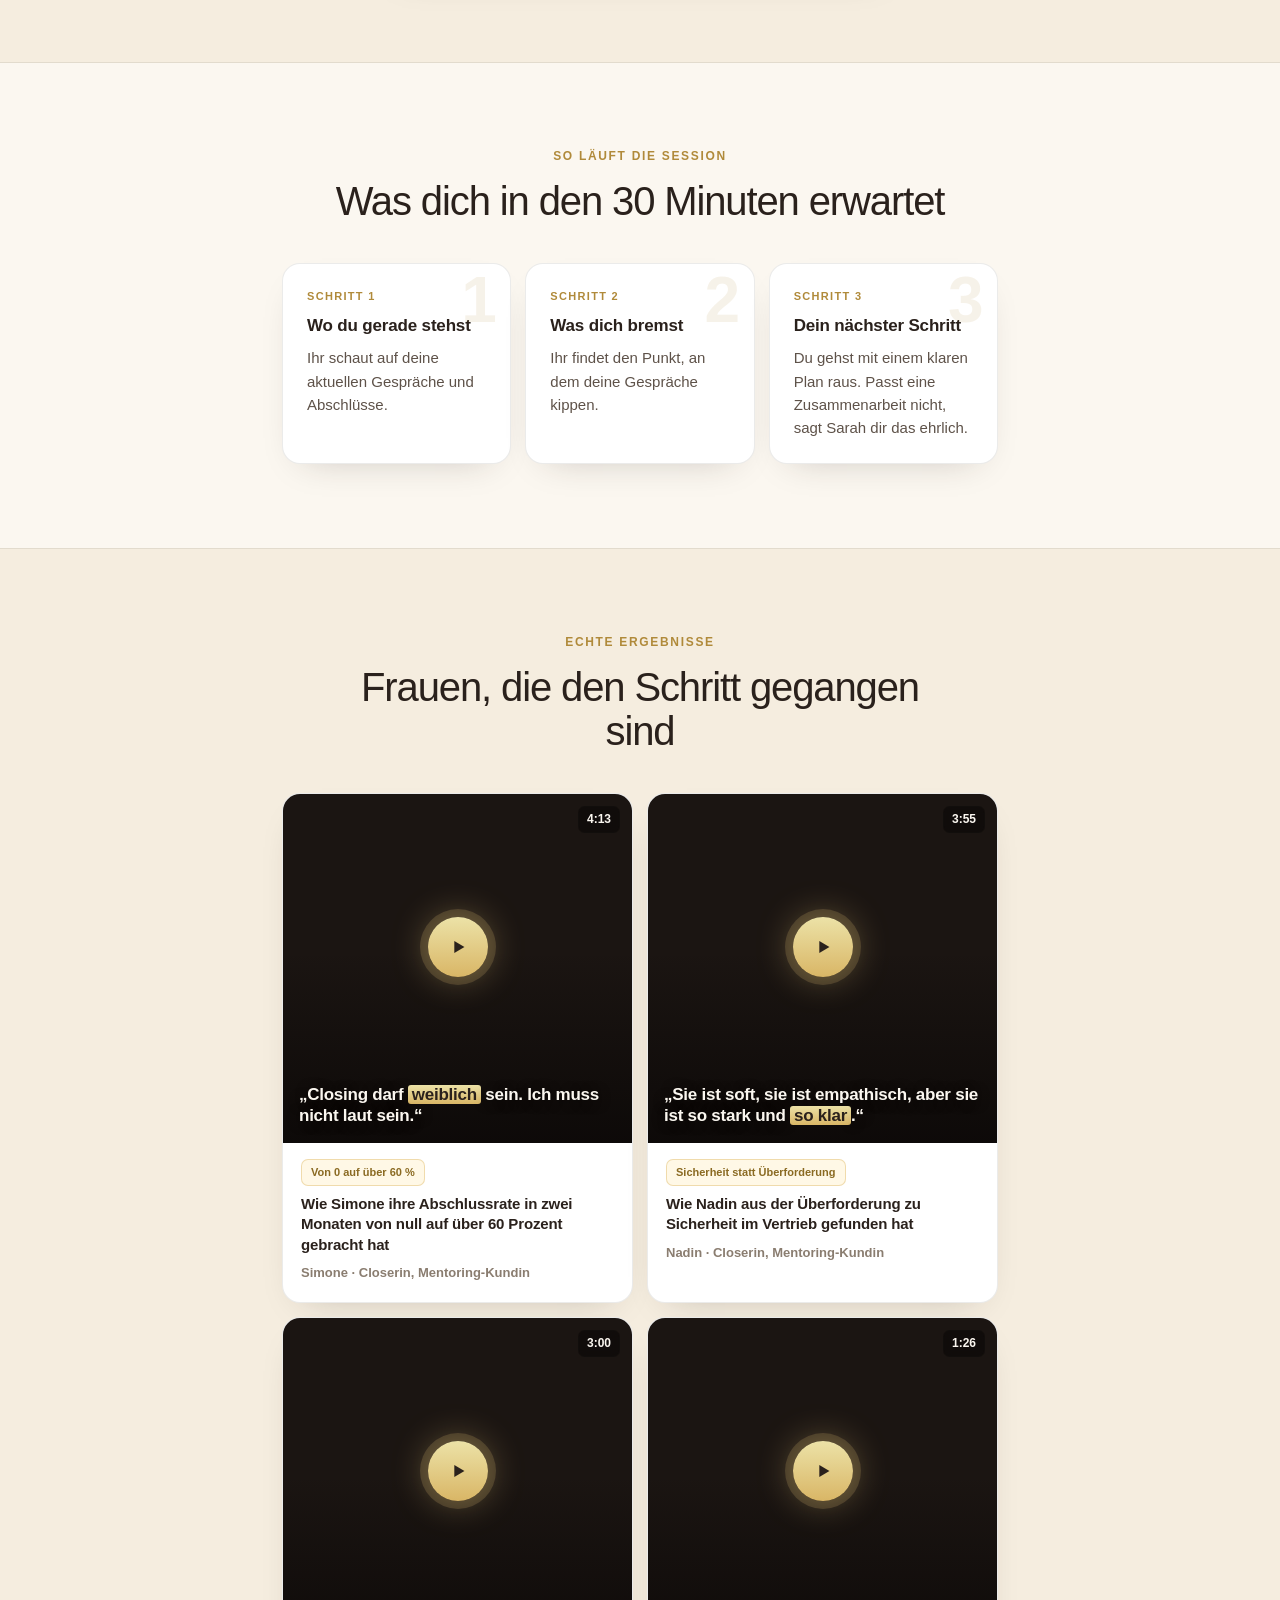
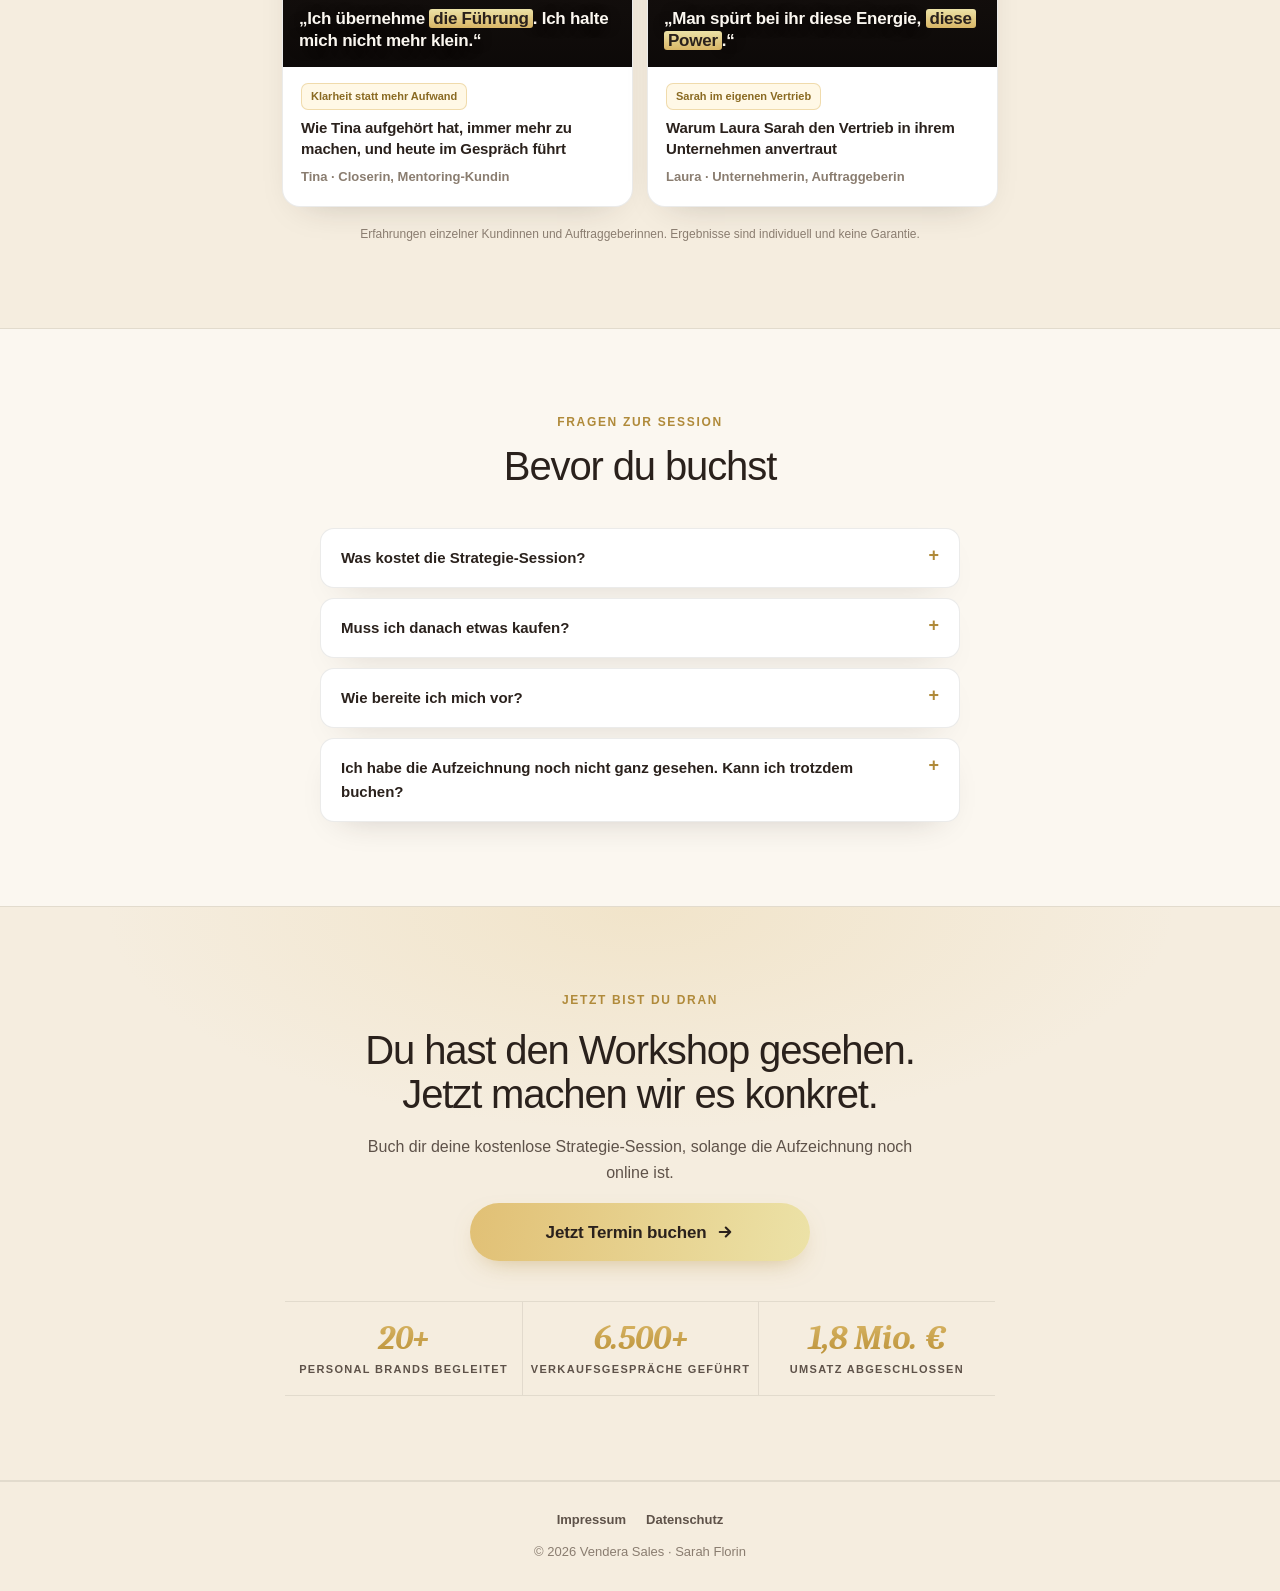
==== commit 5e8719bf: "Testbetrieb Deep Tracking: Meta-Pixel lädt sofort ohne Cookie-Banner, external_id, PageView/Lead mit" ====
--- a/aufzeichnung.html
+++ b/aufzeichnung.html
@@ -24,6 +24,7 @@
   buchungslink:'https://calendly.com/sarahflorin/beratungsgespraech?utm_medium=replay',
   formEndpoint:'https://phpafnimpbwbqgswqxqc.supabase.co/functions/v1/vendera-intake', // zählt Aufrufe und Klicks auf "Termin buchen" (anonym)
   metaPixelId:'1119699347540186',    // Meta-Pixel-ID (lädt erst nach Zustimmung, sendet "Schedule" beim Klick auf Buchen)
+  pixelSofort:true,  // Testbetrieb seit 23.11.: Pixel lädt sofort, ohne Cookie-Banner (false = wieder mit Zustimmung)
   geschenk:'',       // nur ausfüllen, wenn es das Geschenk wirklich gibt, z. B. 'Sarahs Einwand-Sheets als PDF'
   plaetze:'',        // nur ausfüllen, wenn es die Begrenzung wirklich gibt, z. B. 'Sarah führt in der Woche nach dem Workshop 15 Gespräche.'
   impressumUrl:'https://vendera-sales.de/impressum',
@@ -222,9 +223,11 @@
   function pixel(){
     if(!C.metaPixelId||window.fbq)return;
     !function(f,b,e,v,n,t,s){if(f.fbq)return;n=f.fbq=function(){n.callMethod?n.callMethod.apply(n,arguments):n.queue.push(arguments)};if(!f._fbq)f._fbq=n;n.push=n;n.loaded=!0;n.version='2.0';n.queue=[];t=b.createElement(e);t.async=!0;t.src=v;s=b.getElementsByTagName(e)[0];s.parentNode.insertBefore(t,s)}(window,document,'script','https://connect.facebook.net/en_US/fbevents.js');
-    fbq('init',C.metaPixelId);fbq('track','PageView');fbq('track','ViewContent',{content_name:'Aufzeichnung Workshop 29.11.'});
-  }
-  if(C.metaPixelId){
+    var uid='';try{uid=localStorage.getItem('vendera_uid')||'';}catch(x){}
+    fbq('init',C.metaPixelId,uid?{external_id:uid}:{});fbq('track','PageView');fbq('track','ViewContent',{content_name:'Aufzeichnung Workshop 29.11.'});
+  }
+  if(C.metaPixelId&&C.pixelSofort){pixel();}
+  else if(C.metaPixelId){
     var z=store('vendera_consent');
     if(z==='ja')pixel(); else if(z!=='nein')$('consent').classList.add('on');
     $('c-yes').onclick=function(){store('vendera_consent','ja');$('consent').classList.remove('on');pixel();};
